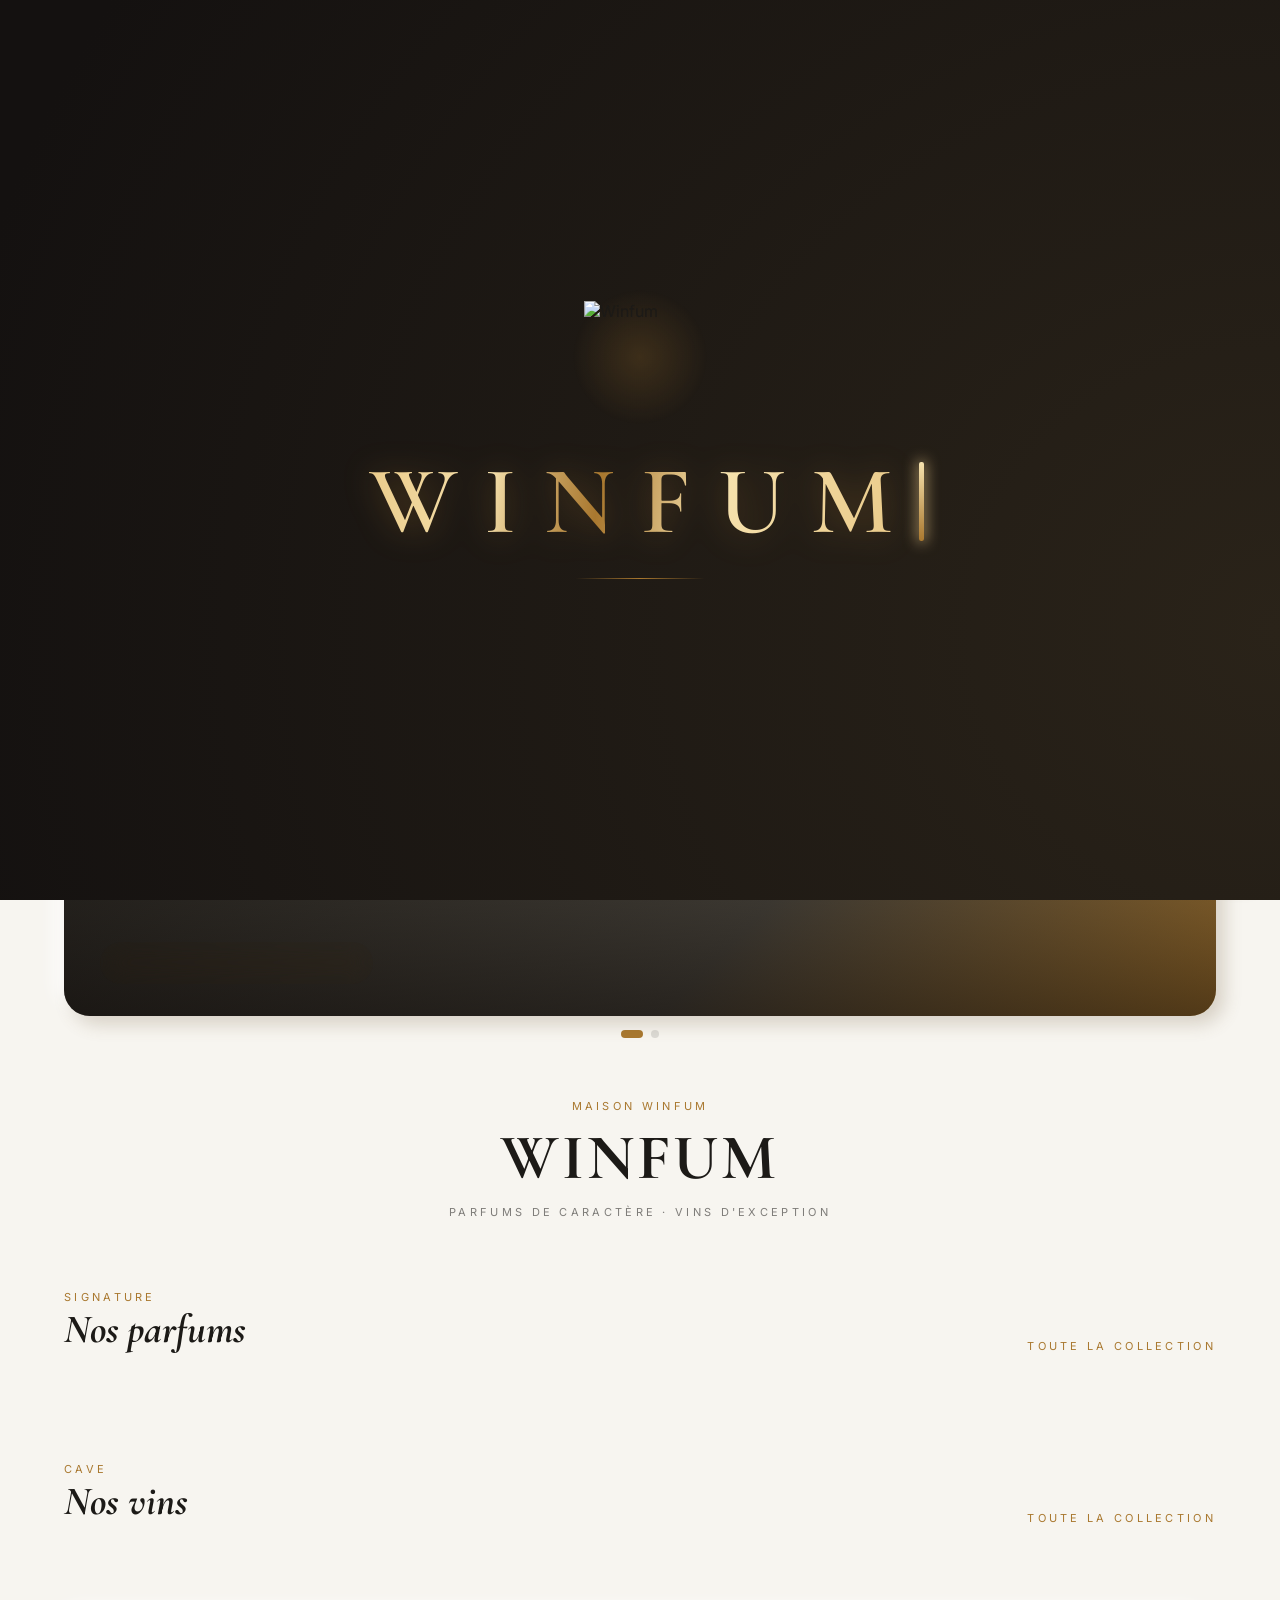
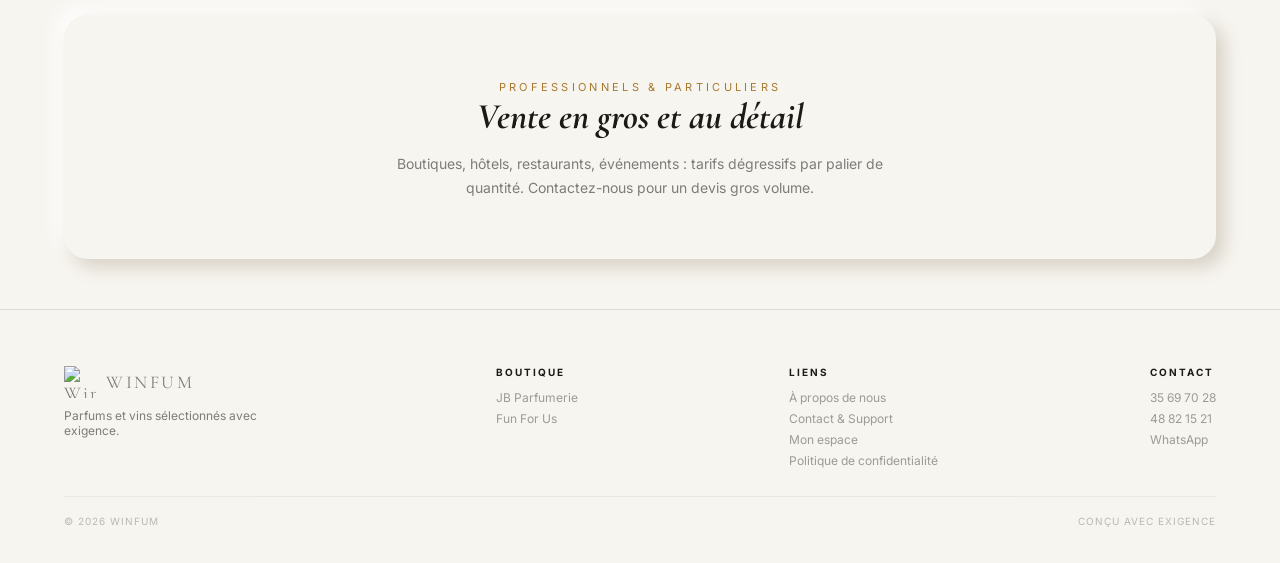
==== index.html @ 091c2624 "Update index.html" ====
<!DOCTYPE html>
<html lang="fr">
<head>
<script>(function(){try{var p=location.pathname,c=p.replace(/\/index\.html$/i,'/').replace(/\.html$/i,'');if(c!==p)history.replaceState(history.state,'',c+location.search+location.hash);}catch(e){}})();</script>
<script>(function(){try{if(localStorage.getItem('winfum_theme')==='dark')document.documentElement.setAttribute('data-theme','dark');}catch(e){}})();</script>

<meta charset="UTF-8">
<meta name="viewport" content="width=device-width, initial-scale=1, viewport-fit=cover">
<script src="winfum-store.js"></script>
<script src="winfum-share.js"></script>
<title>WINFUM — Parfums &amp; Vins d'exception</title>
<link rel="preconnect" href="https://fonts.googleapis.com">
<link rel="stylesheet" href="https://fonts.googleapis.com/css2?family=Cormorant+Garamond:ital,wght@0,400;0,600;0,700;1,500&family=Inter:wght@300;400;500;600&display=swap">
<style>
:root{--ink:#1c1a17;--bg:#f7f5f0;--gold:#a9782f;--wine:#7a1128;--deep:#1c1a17;--muted:rgba(28,26,23,.55);--line:rgba(28,26,23,.12);--glass:rgba(255,255,255,.55);--glass2:rgba(255,255,255,.85);--brd:rgba(255,255,255,.7);--hero-img:none;--parfum-img:none;--vin-img:none;--homme-img:none;--femme-img:none;--mixte-img:none;--promo-img:none;box-sizing:border-box;padding-top:env(safe-area-inset-top,0px);padding-bottom:env(safe-area-inset-bottom,0px)}
:root[data-theme="dark"]{--ink:#f2ede4;--bg:#141210;--muted:rgba(242,237,228,.58);--line:rgba(242,237,228,.14);--glass:rgba(40,36,32,.6);--glass2:rgba(40,36,32,.88);--brd:rgba(255,255,255,.08)}
[data-theme="dark"] body{background:var(--bg)}
[data-theme="dark"] input,[data-theme="dark"] textarea,[data-theme="dark"] select{background:#221f1c;color:#f2ede4;border-color:rgba(255,255,255,.14)}
[data-theme="dark"] img{filter:brightness(.92)}
/* --- corrections & habillage thème sombre --- */
[data-theme="dark"] .sbox,[data-theme="dark"] .card,[data-theme="dark"] .c-item,[data-theme="dark"] .qty button,[data-theme="dark"] #pm,[data-theme="dark"] .round,[data-theme="dark"] .esc,[data-theme="dark"] .ssug span,[data-theme="dark"] .chip{background:#221f1c;border-color:rgba(255,255,255,.1)}
[data-theme="dark"] .qty{background:#2a2723}
[data-theme="dark"] .spec{background:linear-gradient(180deg,#221f1c,#1a1815)}
[data-theme="dark"] .ing div:nth-child(odd){background:#262220}
[data-theme="dark"] .sp,[data-theme="dark"] .price,[data-theme="dark"] .c-line,[data-theme="dark"] .sub span:last-child,[data-theme="dark"] .pm-price b{color:var(--ink)}
[data-theme="dark"] .spec b{color:#e17c8c}
[data-theme="dark"] .round svg{color:#e17c8c}
[data-theme="dark"] .round.active svg{fill:#e17c8c;color:#e17c8c}
[data-theme="dark"] .pm-x,[data-theme="dark"] .x:hover{background:rgba(255,255,255,.08)}
[data-theme="dark"] .card:hover{box-shadow:0 18px 40px rgba(0,0,0,.35)}
.theme-toggle{display:flex;align-items:center;justify-content:center;width:34px;height:34px;border-radius:50%;border:1px solid var(--line);background:transparent;color:var(--ink);cursor:pointer;flex:none;transition:.2s}
.theme-toggle:hover{border-color:var(--gold)}
.theme-toggle svg{width:15px;height:15px}
.theme-toggle .ic-moon{display:none}
[data-theme="dark"] .theme-toggle .ic-sun{display:none}
[data-theme="dark"] .theme-toggle .ic-moon{display:block}
html{scroll-padding-top:100px;scroll-behavior:smooth}
*{margin:0;box-sizing:border-box}
body{font-variant-numeric:lining-nums;background:var(--bg);color:var(--ink);font-family:'Inter',system-ui,sans-serif;overflow-x:hidden}
h1,h2,h3,h4,.serif{font-family:'Cormorant Garamond',serif;font-variant-numeric:lining-nums}
a{color:inherit;text-decoration:none}
img,video{max-width:100%;display:block}
.wrap{max-width:1200px;margin:0 auto;padding:0 24px}
.tag{font-size:11px;letter-spacing:.3em;text-transform:uppercase;color:var(--gold)}
.glass{background:var(--glass);backdrop-filter:blur(16px) saturate(140%);-webkit-backdrop-filter:blur(16px) saturate(140%);border:1px solid var(--brd)}
.reveal{opacity:0;transform:translateY(22px);transition:opacity .7s ease,transform .7s cubic-bezier(.2,.7,.2,1)}
.reveal.in{opacity:1;transform:none}
.cover{position:absolute;inset:0;width:100%;height:100%;object-fit:cover}
.mph{font-family:'Cormorant Garamond',serif;letter-spacing:.15em;text-transform:uppercase;font-size:14px;opacity:.6;text-align:center;padding:0 12px}

/* header */
header{position:fixed;top:0;left:0;right:0;z-index:100;padding-top:env(safe-area-inset-top,0px)}
.bar{display:flex;align-items:center;justify-content:space-between;padding:12px 22px;margin:12px;border-radius:40px}
.brand{display:flex;align-items:center;gap:10px;font-family:'Cormorant Garamond',serif;font-size:20px;letter-spacing:.15em}
.mono{width:32px;height:32px;display:flex}
.mono img{width:100%;height:100%;object-fit:contain}
nav.links{display:flex;gap:24px;font-size:12px;letter-spacing:.1em;text-transform:uppercase}
nav.links a{opacity:.7;transition:.2s}nav.links a:hover{opacity:1}
.cat-dd{position:relative;display:flex;align-items:center}
.cat-dd summary{cursor:pointer;list-style:none;display:flex;align-items:center;gap:4px;opacity:.7;transition:.2s}
.cat-dd summary:hover{opacity:1}.cat-dd[open] summary{opacity:1}
.cat-dd summary::-webkit-details-marker{display:none}
.cat-dd .chev{width:10px;height:10px;transition:.25s}
.cat-dd[open] .chev{transform:rotate(180deg)}
.cat-menu{position:absolute;top:calc(100% + 12px);left:50%;transform:translateX(-50%);min-width:210px;border-radius:16px;padding:8px;display:flex;flex-direction:column;gap:2px;box-shadow:0 18px 40px rgba(28,26,23,.18);z-index:150;background:rgba(255,255,255,.85);backdrop-filter:blur(16px);-webkit-backdrop-filter:blur(16px);border:1px solid rgba(255,255,255,.7)}
.cat-menu a{display:flex;align-items:center;justify-content:space-between;gap:10px;padding:10px 12px;border-radius:10px;font-size:12.5px;text-transform:none;letter-spacing:0;opacity:1}
.cat-menu a:hover{background:rgba(169,120,47,.1)}
.pro{font-size:9px;letter-spacing:.1em;padding:2px 7px;border-radius:20px;background:linear-gradient(120deg,#a9782f,#c9a24a);color:#fff;font-weight:700}
.hdr-right{display:flex;align-items:center;gap:10px}
.icon-btn{position:relative;width:34px;height:34px;border-radius:50%;display:flex;align-items:center;justify-content:center;cursor:pointer;background:none;border:none;color:var(--ink)}
.icon-btn:hover{background:rgba(28,26,23,.06)}.icon-btn svg{width:17px;height:17px}
.badge{position:absolute;top:-2px;right:-2px;background:var(--wine);color:#fff;font-size:9px;font-weight:600;border-radius:50%;width:16px;height:16px;display:flex;align-items:center;justify-content:center}
.burger{display:none;flex-direction:column;gap:5px;cursor:pointer;width:34px;height:34px;align-items:center;justify-content:center}
.burger span{width:18px;height:1px;background:var(--ink)}
@media(max-width:900px){nav.links{display:none}.burger{display:flex}}
@media(max-width:480px){.bar{padding:10px 14px;margin:10px;gap:6px}.hdr-right{gap:2px}.icon-btn,.theme-toggle,.burger{width:30px;height:30px}}

/* overlays: recherche + menu */
.ov{position:fixed;inset:0;background:rgba(20,18,15,.5);backdrop-filter:blur(8px);-webkit-backdrop-filter:blur(8px);opacity:0;visibility:hidden;transition:.35s}
.ov.open{opacity:1;visibility:visible}
#search-overlay{z-index:250;display:flex;justify-content:center;padding:min(14vh,110px) 20px 20px}
#search-overlay{padding:min(12vh,100px) 16px 16px}
.sbox{width:100%;max-width:580px;height:fit-content;background:#fff;border-radius:24px;box-shadow:0 30px 80px rgba(20,10,12,.35);overflow:hidden;transform:translateY(-14px) scale(.98);transition:.4s cubic-bezier(.16,1,.3,1)}
#search-overlay.open .sbox{transform:none}
.sfield{display:flex;align-items:center;gap:12px;padding:18px 20px;border-bottom:1px solid var(--line)}
.sfield>svg{width:20px;height:20px;color:var(--wine);flex:none}
.sfield input{flex:1;min-width:0;background:none;border:none;outline:none;font-size:16px;color:var(--ink);font-family:inherit}
.sfield input::placeholder{color:var(--muted)}
.esc{border:1px solid var(--line);background:#faf7f1;border-radius:20px;padding:6px 12px;font-size:11px;font-family:inherit;color:var(--muted);cursor:pointer}
.esc:hover{color:var(--wine);border-color:var(--wine)}
.ssug{display:flex;gap:8px;flex-wrap:wrap;padding:14px 20px 4px}
.ssug span{display:flex;align-items:center;gap:7px;padding:7px 14px 7px 10px;border-radius:30px;background:#faf7f1;border:1px solid var(--line);font-size:12px;cursor:pointer;transition:.2s}
.ssug span:hover{border-color:var(--wine);color:var(--wine)}
.ssug i{width:9px;height:9px;border-radius:50%}
.slabel{padding:14px 20px 6px;font-size:11px;letter-spacing:.14em;text-transform:uppercase;color:var(--muted)}
.sres{max-height:52vh;overflow-y:auto;padding:0 10px 12px}
.srow{display:flex;align-items:center;gap:14px;padding:10px;border-radius:16px;cursor:pointer;transition:background .2s}
.srow:hover{background:rgba(122,17,40,.06)}
.st{position:relative;width:52px;height:52px;border-radius:14px;flex:none;overflow:hidden;display:flex;align-items:center;justify-content:center;color:#fff;font-size:13px;font-family:'Cormorant Garamond',serif;font-weight:600}
.si{flex:1;min-width:0}.si h4{font-size:19px;line-height:1.1}
.sm{font-size:12px;color:var(--muted);margin-top:3px}
.sp{font-weight:600;font-size:14px;color:var(--deep);flex:none}
.sempty{text-align:center;color:var(--muted);font-size:13px;padding:34px 20px}
.sempty svg{width:34px;height:34px;color:var(--gold);margin:0 auto 10px;display:block}
.x{cursor:pointer;width:30px;height:30px;border-radius:50%;display:flex;align-items:center;justify-content:center;flex:none}
.x:hover{background:rgba(28,26,23,.08)}
.empty{text-align:center;color:var(--muted);font-size:13px;padding:40px 0}
#menu-overlay{z-index:149}
#mobile-menu{position:fixed;top:calc(env(safe-area-inset-top,0px) + 18px);right:18px;left:18px;max-width:380px;margin-left:auto;z-index:150;display:flex;flex-direction:column;padding:18px;border-radius:26px;opacity:0;visibility:hidden;transform:translateY(-24px) scale(.95);transition:.4s cubic-bezier(.16,1,.3,1);background:var(--glass2);backdrop-filter:blur(28px);-webkit-backdrop-filter:blur(28px);border:1px solid var(--brd);box-shadow:0 24px 60px rgba(28,26,23,.18)}
#mobile-menu.open{opacity:1;visibility:visible;transform:none}
.menu-top{display:flex;align-items:center;justify-content:space-between;padding:2px 6px 12px}
#mobile-menu>a{display:flex;align-items:center;gap:14px;font-weight:500;font-size:16px;padding:13px 14px;border-radius:14px}
#mobile-menu>a .ic{width:20px;height:20px;flex:none;color:var(--gold)}
#mobile-menu>a::after{content:'›';margin-left:auto;color:var(--muted);font-size:20px;line-height:1}
#mobile-menu>a:hover{background:rgba(122,17,40,.08)}
.m-div{height:1px;background:var(--line);margin:6px}
.m-sub{font-size:10px;letter-spacing:.2em;text-transform:uppercase;color:var(--gold);padding:12px 14px 2px}

/* hero */
.hero{position:relative;height:78vh;min-height:480px;overflow:hidden;display:flex;align-items:flex-end;background:linear-gradient(150deg,#1c1a17,#4a463e 70%,#a9782f)}
.hero .poster{position:absolute;inset:0;background:var(--hero-img) center top/cover no-repeat}
.hero::before{content:'';position:absolute;inset:0;background:linear-gradient(180deg,rgba(20,8,10,.1) 25%,rgba(15,5,8,.8) 100%);z-index:1}
.hero-c{position:relative;z-index:2;padding:60px 56px 54px;color:#fff;max-width:720px}
.pill{display:inline-block;padding:6px 16px;border-radius:30px;font-size:10px;letter-spacing:.25em;text-transform:uppercase;background:rgba(255,255,255,.15);border:1px solid rgba(255,255,255,.3);backdrop-filter:blur(6px)}
.hero h1{font-size:clamp(46px,8vw,92px);font-style:italic;font-weight:600;margin-top:14px;line-height:.95}
.hero p{color:rgba(255,255,255,.8);margin-top:14px;font-size:15px;line-height:1.6;max-width:460px}
.hero-btns{display:flex;gap:12px;margin-top:24px;flex-wrap:wrap}
.btn{padding:13px 26px;border-radius:30px;font-size:11px;letter-spacing:.15em;text-transform:uppercase;cursor:pointer;border:1px solid rgba(255,255,255,.4);background:rgba(255,255,255,.14);color:#fff;backdrop-filter:blur(6px)}
.btn.solid{background:#fff;color:var(--deep);border-color:#fff}
.mute{position:absolute;bottom:24px;right:24px;z-index:2;width:38px;height:38px;border-radius:50%;background:rgba(255,255,255,.14);border:1px solid rgba(255,255,255,.3);display:none;align-items:center;justify-content:center;color:#fff;cursor:pointer}
.mute svg{width:15px;height:15px}.hero.has-video .mute{display:flex}
@media(max-width:600px){.hero-c{padding:40px 24px 44px}}

/* catégories */
.sec-head{display:flex;justify-content:space-between;align-items:flex-end;padding:60px 0 24px;flex-wrap:wrap;gap:16px}
.sec-head h2{font-size:clamp(28px,4vw,40px);font-style:italic}
.cats{display:flex;gap:16px;overflow-x:auto;padding:6px 2px 12px;scroll-snap-type:x mandatory}
.cat{flex:0 0 200px;height:250px;border-radius:20px;position:relative;overflow:hidden;cursor:pointer;scroll-snap-align:start;transition:transform .35s,box-shadow .2s}
.cat:hover{transform:translateY(-5px)}.cat.active{box-shadow:0 0 0 3px var(--wine)}
.cat .bg{position:absolute;inset:0;background-size:cover;background-position:center}
.c-homme .bg{background-image:var(--homme-img);background-color:#2b2925}
.c-femme .bg{background-image:var(--femme-img);background-color:#e8b9c4}
.c-mixte .bg{background-image:var(--mixte-img);background-color:#c9ab6d}
.c-all .bg{background-image:linear-gradient(150deg,#a9782f,#7a1128)}
.cat::after{content:'';position:absolute;inset:0;background:linear-gradient(180deg,transparent 40%,rgba(0,0,0,.6))}
.cat .tx{position:absolute;left:18px;right:18px;bottom:18px;z-index:2;color:#fff}
.cat .tx small{font-size:10px;letter-spacing:.2em;opacity:.8}
.cat .tx h3{font-size:26px;font-style:italic}
.chips{display:flex;gap:8px;flex-wrap:wrap}
.chip{padding:8px 16px;border-radius:30px;font-size:11px;letter-spacing:.08em;text-transform:uppercase;cursor:pointer;border:1px solid var(--line);background:#fff}
.chip.active{background:var(--deep);color:#fff;border-color:var(--deep)}

/* grille produits */
.grid{display:grid;grid-template-columns:repeat(auto-fill,minmax(240px,1fr));gap:22px;padding-bottom:40px}
.card{background:#fff;border:1px solid var(--line);border-radius:18px;overflow:hidden;cursor:pointer;transition:transform .35s,box-shadow .35s}
.card:hover{transform:translateY(-6px);box-shadow:0 18px 40px rgba(28,26,23,.12)}
.ph{position:relative;height:240px;display:flex;align-items:center;justify-content:center;color:#fff;overflow:hidden}
.g-homme{background:linear-gradient(155deg,#2b2925,#4a463e)}
.g-femme{background:linear-gradient(155deg,#e8b9c4,#f3d9db);color:rgba(28,26,23,.5)}
.g-mixte{background:linear-gradient(155deg,#c9ab6d,#e6d9bd);color:rgba(28,26,23,.5)}
.abv{position:absolute;top:12px;left:12px;z-index:2;padding:5px 11px;border-radius:20px;background:rgba(0,0,0,.4);color:#fff;font-size:10px;letter-spacing:.08em;backdrop-filter:blur(4px)}
.fav{position:absolute;top:12px;right:12px;z-index:2;width:34px;height:34px;border-radius:50%;background:rgba(255,255,255,.92);display:flex;align-items:center;justify-content:center;cursor:pointer}
.fav svg{width:15px;height:15px;color:var(--wine)}.fav.active svg{fill:var(--wine)}
.info{padding:16px 18px 18px}
.info .k{font-size:9px;letter-spacing:.2em;text-transform:uppercase;color:var(--gold)}
.info h3{font-size:22px;margin-top:4px}
.info .rg{font-size:12px;color:var(--muted);margin-top:2px}
.price{font-weight:600;font-size:22px;line-height:1;margin-top:12px;color:var(--deep);letter-spacing:-.01em}
.price span{font-size:14px;font-weight:500;margin-left:4px;color:var(--gold)}
.pack{font-size:12px;color:var(--muted);margin-top:4px}
.add{margin-top:14px;width:100%;padding:12px;background:var(--deep);border:none;border-radius:30px;color:#fff;font-size:11px;letter-spacing:.15em;text-transform:uppercase;cursor:pointer;transition:background .2s}
.add:hover{background:var(--wine)}

/* moments partagés */

/* promo JB */
.promo{margin:10px 0 50px;border-radius:24px;overflow:hidden;position:relative;min-height:240px;display:flex;align-items:center;background:linear-gradient(120deg,#3a0f18,#7a1128 60%,#9a2138)}
.promo .pbg{position:absolute;inset:0;background:var(--promo-img) center/cover no-repeat}
.promo::before{content:'';position:absolute;inset:0;background:linear-gradient(90deg,rgba(15,13,11,.85),rgba(15,13,11,.2));z-index:1}
.promo .pc{position:relative;z-index:2;color:#fff;padding:40px 44px}
.promo h3{font-size:clamp(26px,4vw,36px);font-style:italic;margin-top:8px}
.promo p{opacity:.85;margin-top:8px;font-size:14px;max-width:400px;line-height:1.6}
.promo .btn{display:inline-block;margin-top:18px}

footer{padding:56px 24px 36px;border-top:1px solid var(--line);font-size:12px;color:var(--muted)}
.cols{display:flex;flex-wrap:wrap;gap:40px;justify-content:space-between;padding-bottom:28px}
footer h4{font-family:Inter;color:var(--ink);font-size:10px;letter-spacing:.2em;text-transform:uppercase;margin-bottom:12px}
footer .l{display:flex;flex-direction:column;gap:6px}footer .l a{opacity:.75}
.bottom{border-top:1px solid var(--line);padding-top:18px;display:flex;justify-content:space-between;font-size:10px;letter-spacing:.1em;text-transform:uppercase;opacity:.5;flex-wrap:wrap;gap:10px}

/* panier */
#cart-overlay{z-index:200}
#cart-drawer{position:fixed;top:12px;right:12px;bottom:12px;width:min(390px,92vw);background:var(--glass2);backdrop-filter:blur(24px);-webkit-backdrop-filter:blur(24px);z-index:201;transform:translateX(calc(100% + 24px));transition:transform .5s cubic-bezier(.16,1,.4,1);display:flex;flex-direction:column;border:1px solid var(--brd);border-radius:22px;overflow:hidden}
#cart-drawer.open{transform:none}
.cart-head{display:flex;justify-content:space-between;align-items:center;padding:18px 20px;border-bottom:1px solid var(--line)}
.cart-head h3{font-size:24px}
#cart-items{flex:1;overflow-y:auto;padding:14px 16px}
.c-item{display:flex;gap:12px;padding:12px;border-radius:16px;margin-bottom:10px;background:#fff;border:1px solid var(--line)}
.c-thumb{width:58px;height:58px;border-radius:12px;flex:none;overflow:hidden;position:relative;display:flex;align-items:center;justify-content:center;color:#fff;font-size:11px;font-family:'Cormorant Garamond',serif}
.c-body{flex:1;min-width:0}
.c-top{display:flex;justify-content:space-between;gap:8px}
.c-top .nm{font-family:'Cormorant Garamond',serif;font-weight:700;font-size:18px}
.c-top .un{font-size:11.5px;color:var(--muted)}
.c-rm{flex:none;width:28px;height:28px;border-radius:50%;border:none;background:none;color:var(--muted);cursor:pointer;display:flex;align-items:center;justify-content:center}
.c-rm:hover{background:rgba(122,17,40,.08);color:var(--wine)}.c-rm svg{width:14px;height:14px}
.c-bot{display:flex;justify-content:space-between;align-items:center;margin-top:10px}
.qty{display:flex;align-items:center;background:#f3eee4;border-radius:30px;padding:3px}
.qty button{width:26px;height:26px;border-radius:50%;border:1px solid var(--line);background:#fff;color:var(--ink);font-size:15px;line-height:1;cursor:pointer;transition:.2s}
.qty button:hover{background:var(--wine);color:#fff;border-color:var(--wine)}
.qty span{width:30px;text-align:center;font-size:13px;font-weight:600}
.c-line{font-weight:600;font-size:15px;color:var(--deep)}
.cart-foot{padding:16px 20px;border-top:1px solid var(--line)}
.sub{display:flex;justify-content:space-between;align-items:baseline;margin-bottom:12px}
.sub span:first-child{font-size:12px;letter-spacing:.1em;text-transform:uppercase;color:var(--muted)}
.sub span:last-child{font-weight:600;font-size:22px;color:var(--deep)}
.checkout{width:100%;padding:14px;background:var(--deep);color:#fff;border:none;border-radius:30px;font-size:11px;letter-spacing:.15em;text-transform:uppercase;cursor:pointer}
.checkout:hover{background:var(--wine)}

/* fiche produit */
#pm-overlay{z-index:400}
#pm{position:fixed;left:50%;bottom:0;transform:translate(-50%,100%);width:min(600px,100%);max-height:93vh;background:#fff;z-index:401;border-radius:26px 26px 0 0;overflow-y:auto;transition:transform .5s cubic-bezier(.16,1,.3,1);padding-bottom:env(safe-area-inset-bottom,0px)}
@media(min-width:760px){#pm{bottom:3vh;border-radius:26px;max-height:92vh}}
#pm.open{transform:translate(-50%,0)}
.pm-x{position:absolute;top:14px;right:14px;background:rgba(28,26,23,.07);z-index:5}
.pm-top{padding:26px 24px 0}
.pm-badge{display:inline-block;padding:6px 14px;border-radius:20px;background:linear-gradient(120deg,#2b2925,#4a463e);color:#e9c988;font-size:10px;letter-spacing:.2em;text-transform:uppercase}
.pm-top h2{font-size:34px;font-style:italic;margin-top:10px}
.pm-top .rg{font-size:13px;color:var(--muted);margin-top:2px}
.pm-media{position:relative;margin:16px 24px 0;border-radius:18px;overflow:hidden}
.pm-scroll{display:flex;overflow-x:auto;scroll-snap-type:x mandatory;scrollbar-width:none}
.pm-scroll::-webkit-scrollbar{display:none}
.pm-slide{flex:0 0 100%;scroll-snap-align:start;aspect-ratio:1/1;position:relative;display:flex;align-items:center;justify-content:center;cursor:zoom-in;color:#fff}
.pm-slide .pl{position:absolute;z-index:2;width:54px;height:54px;border-radius:50%;background:rgba(255,255,255,.9);display:flex;align-items:center;justify-content:center;color:var(--wine)}
.pm-slide .pl svg{width:18px;height:18px;margin-left:3px}
.pm-dots{position:absolute;bottom:12px;left:50%;transform:translateX(-50%);display:flex;gap:6px;z-index:3}
.pm-dots i{width:6px;height:6px;border-radius:50%;background:rgba(255,255,255,.55);transition:.3s}
.pm-dots i.on{background:#fff;width:18px;border-radius:4px}
.pm-price{padding:22px 24px 0;display:flex;align-items:baseline;justify-content:space-between}
.pm-price b{font-weight:600;font-size:32px;line-height:1;color:var(--deep);letter-spacing:-.01em}
.pm-price b span{font-size:16px;font-weight:500;color:var(--gold);margin-left:5px}
.pm-pack{padding:6px 24px 0;font-size:13px;color:var(--muted)}
.specs{display:grid;grid-template-columns:repeat(3,1fr);gap:10px;padding:20px 24px 0}
.spec{border:1px solid var(--line);border-radius:16px;padding:14px 8px;text-align:center;background:linear-gradient(180deg,#fff,#faf6ee)}
.spec b{font-weight:600;font-size:17px;color:var(--wine);display:block;margin-bottom:2px}
.spec small{font-size:9px;letter-spacing:.14em;text-transform:uppercase;color:var(--muted)}
.pm-desc{padding:20px 24px 0;font-size:14px;line-height:1.75;color:var(--muted)}
.ing-h{padding:24px 24px 0;display:flex;align-items:center;gap:10px}
.ing-h h4{font-size:22px;font-style:italic}
.ing-h::after{content:'';flex:1;height:1px;background:var(--line)}
.ing{margin:12px 24px 0;border:1px solid var(--line);border-radius:18px;overflow:hidden}
.ing div{display:flex;justify-content:space-between;gap:16px;padding:13px 16px;font-size:13px;border-bottom:1px solid var(--line)}
.ing div:last-child{border:none}.ing div:nth-child(odd){background:#fbf8f2}
.ing span{color:var(--muted)}.ing b{font-weight:600;text-align:right}
.pm-act{display:flex;gap:10px;padding:24px}
.pm-add{flex:1;padding:15px;background:var(--deep);color:#fff;border:none;border-radius:30px;font-size:12px;letter-spacing:.12em;text-transform:uppercase;cursor:pointer}
.pm-add:hover{background:var(--wine)}
.round{width:48px;height:48px;border-radius:50%;border:1px solid var(--line);background:#fff;display:flex;align-items:center;justify-content:center;cursor:pointer;flex:none}
.round svg{width:18px;height:18px}.round.active svg{fill:var(--wine);color:var(--wine)}
.rel{padding:0 0 26px}
.rel h4{padding:0 24px;font-family:Inter;font-size:12px;letter-spacing:.1em;text-transform:uppercase;color:var(--muted);margin-bottom:12px}
.rel-s{display:flex;gap:12px;overflow-x:auto;padding:0 24px 4px}
.rel-c{flex:0 0 140px;cursor:pointer}
.rel-c .ph{height:120px;border-radius:12px;font-size:14px}
.rel-c .nm{font-size:13px;margin-top:6px}.rel-c .pr{font-size:12px;color:var(--muted)}

/* viewer */
#viewer{z-index:500;background:rgba(10,5,7,.8);display:flex;align-items:center;justify-content:center;flex-direction:column}
.v-media{position:relative;width:min(640px,88vw);height:64vh;border-radius:18px;overflow:hidden;display:flex;align-items:center;justify-content:center;background:#2b1015;color:#fff}
.v-media video,.v-media img{width:100%;height:100%;object-fit:contain}
.v-act{display:flex;gap:14px;margin-top:16px}
.v-btn{width:42px;height:42px;border-radius:50%;background:rgba(255,255,255,.12);border:1px solid rgba(255,255,255,.25);display:flex;align-items:center;justify-content:center;cursor:pointer;color:#fff}
.v-btn svg{width:16px;height:16px}
.v-nav{position:fixed;top:50%;transform:translateY(-50%);width:46px;height:46px;border-radius:50%;background:rgba(255,255,255,.12);border:1px solid rgba(255,255,255,.25);display:flex;align-items:center;justify-content:center;cursor:pointer;color:#fff;z-index:501}
.v-nav.l{left:20px}.v-nav.r{right:20px}
.v-close{position:fixed;top:calc(env(safe-area-inset-top,0px) + 20px);right:22px;color:#fff;font-size:22px;cursor:pointer;z-index:501}
@media(prefers-reduced-motion:reduce){*{transition:none!important}.reveal{opacity:1;transform:none}}

.stars{display:flex;gap:2px;margin-top:8px}
.pm-stars-row{display:flex;align-items:center;gap:10px;padding:14px 24px 0;font-size:12px;color:var(--muted)}
.pm-stars{display:flex;gap:2px}
.bdg{display:flex;gap:8px;flex-wrap:wrap;padding:14px 24px 0}
.bdg span{font-size:10px;letter-spacing:.1em;text-transform:uppercase;padding:6px 12px;border-radius:20px;border:1px solid var(--line);color:var(--muted)}

.g-rouge{background:linear-gradient(155deg,#4a0a17,#7a1128)}
.g-blanc{background:linear-gradient(155deg,#c9b06a,#efe4c4);color:rgba(28,26,23,.5)}
.g-rose{background:linear-gradient(155deg,#d98fa0,#f3d3db);color:rgba(28,26,23,.5)}
#preloader{position:fixed;inset:0;background:radial-gradient(ellipse at 50% 35%,#2a2319,#141110 75%);background-size:200% 200%;animation:bgShift 4s ease infinite;z-index:999;display:flex;flex-direction:column;align-items:center;justify-content:center;gap:18px;transition:opacity .8s ease .1s,visibility .8s}
@keyframes bgShift{50%{background-position:60% 60%}}
#preloader.hide{opacity:0;visibility:hidden;pointer-events:none}
.logo-mark{width:136px;height:136px;border-radius:50%;display:flex;align-items:center;justify-content:center;opacity:0;transform:scale(.4) rotate(-25deg);filter:blur(8px);animation:logoIn 1.1s cubic-bezier(.16,1,.3,1) .1s forwards,logoPulse 2.6s ease-in-out 1.3s infinite;position:relative;background:radial-gradient(circle,rgba(169,120,47,.22),transparent 70%)}
.logo-mark::before{content:'';position:absolute;inset:-22px;border:1px solid rgba(212,175,105,.22);border-radius:50%;opacity:0;animation:ringOut 1.8s ease .3s forwards}
@keyframes logoPulse{0%,100%{filter:drop-shadow(0 0 0 rgba(212,175,105,0))}50%{filter:drop-shadow(0 0 22px rgba(212,175,105,.45))}}
.logo-mark::after{content:'';position:absolute;inset:-10px;border:1px solid rgba(212,175,105,.4);border-radius:50%;opacity:0;animation:ringOut 1.3s ease .5s forwards}
@keyframes logoIn{to{opacity:1;transform:scale(1) rotate(0);filter:blur(0)}}
@keyframes ringOut{0%{opacity:1;transform:scale(.8)}100%{opacity:0;transform:scale(1.6)}}
#pre-word{position:relative;display:flex;align-items:center;justify-content:center;min-height:1.15em;font-family:'Cormorant Garamond',serif;font-weight:600;font-size:clamp(42px,11vw,96px);letter-spacing:.14em;text-indent:.14em;text-transform:uppercase;white-space:nowrap}
#pre-word .tw{position:relative;display:inline-flex;filter:drop-shadow(0 2px 16px rgba(169,120,47,.4))}
#pre-word .ch{display:inline-block;background:linear-gradient(100deg,#e9c988 0%,#f6e2ae 22%,#a9782f 45%,#f6e2ae 68%,#e9c988 100%);background-size:600% 100%;background-position:calc(var(--i)*20%) 0;-webkit-background-clip:text;background-clip:text;color:transparent;animation:chIn .42s cubic-bezier(.16,1,.3,1) both}
#pre-word .tw.shine .ch{animation:chShine .75s ease calc(var(--i)*.085s) both}
@keyframes chShine{0%,100%{filter:brightness(1)}42%{filter:brightness(2.2) drop-shadow(0 0 12px rgba(255,236,190,.95));transform:translateY(-.03em)}}
@keyframes chIn{0%{opacity:0;transform:translateY(.28em) scale(1.35);filter:blur(7px)}55%{opacity:1;filter:blur(0)}100%{opacity:1;transform:none;filter:blur(0)}}
#pre-word .caret{display:inline-block;width:.055em;height:.82em;margin-left:.12em;border-radius:2px;background:linear-gradient(180deg,#f6e2ae,#a9782f);box-shadow:0 0 14px 2px rgba(233,201,136,.65);animation:caretBlink .62s steps(1) infinite;vertical-align:-.06em}
#pre-word .caret.done{animation:caretBlink .62s steps(1) 4,caretOut .5s ease 2.5s forwards}
@keyframes caretBlink{0%,49%{opacity:1}50%,100%{opacity:0}}
@keyframes caretOut{to{opacity:0;width:0;margin:0}}
.pre-sub .sc{opacity:0}.pre-sub .sc.on{opacity:1}
@media(prefers-reduced-motion:reduce){#pre-word .ch{animation:none}#pre-word .caret{animation:none;opacity:0}}
.pre-line{width:0;height:1px;background:linear-gradient(90deg,transparent,var(--gold),transparent);opacity:0;animation:lineGrow .7s ease forwards paused}
@keyframes lineGrow{0%{opacity:1}to{width:130px;opacity:1}}
.pre-sub{font-size:10px;letter-spacing:.35em;text-transform:uppercase;color:rgba(247,245,240,.62);min-height:1.4em}
@keyframes fadeIn{to{opacity:1}}

/* annonces à la une */
.ann{padding:calc(env(safe-area-inset-top,0px) + 92px) 0 6px}
.ann-head{max-width:1200px;margin:0 auto;padding:0 24px 16px}
.ann-head h2{font-size:clamp(30px,4.6vw,46px);font-style:italic;line-height:1;margin-top:6px}
.ann-rail{display:flex;gap:16px;overflow-x:auto;padding:4px max(24px,calc((100vw - 1200px)/2 + 24px)) 14px;scroll-snap-type:x proximity;scrollbar-width:none}
.ann-rail::-webkit-scrollbar{display:none}
.ann-card{position:relative;flex:none;height:clamp(300px,50vh,430px);aspect-ratio:var(--r,.8);max-width:90vw;border-radius:22px;overflow:hidden;cursor:pointer;scroll-snap-align:start;background:linear-gradient(150deg,#2b1015,#7a1128 60%,#a9782f);color:#fff;display:flex;align-items:center;justify-content:center;transition:transform .4s,box-shadow .4s}
.ann-card:hover{transform:translateY(-5px);box-shadow:0 20px 44px rgba(28,26,23,.22)}
.ann-card::after{content:'';position:absolute;inset:0;background:linear-gradient(180deg,rgba(0,0,0,.25),transparent 30%,transparent 40%,rgba(10,5,7,.85));pointer-events:none}
.ann-tag{position:absolute;top:14px;left:14px;z-index:2;padding:6px 12px;border-radius:20px;font-size:10px;letter-spacing:.14em;text-transform:uppercase;background:rgba(255,255,255,.18);border:1px solid rgba(255,255,255,.35);backdrop-filter:blur(8px)}
.ann-card .pl{position:absolute;top:12px;right:12px;z-index:2;width:38px;height:38px;border-radius:50%;background:rgba(255,255,255,.9);color:var(--wine);display:flex;align-items:center;justify-content:center}
.ann-card .pl svg{width:14px;height:14px;margin-left:2px}
.ann-tx{position:absolute;left:0;right:0;bottom:0;z-index:2;padding:18px 20px 20px}
.ann-tx h3{font-size:clamp(22px,3vw,30px);font-style:italic;line-height:1.05}
.ann-tx p{font-size:13px;line-height:1.5;opacity:.85;margin-top:6px;display:-webkit-box;-webkit-line-clamp:2;-webkit-box-orient:vertical;overflow:hidden}
.ann-cta{display:inline-block;margin-top:12px;padding:8px 16px;border-radius:30px;background:#fff;color:var(--deep);font-size:10px;letter-spacing:.14em;text-transform:uppercase;font-weight:600}


.intro{padding:100px 24px 60px;text-align:center}
.intro h1{font-size:clamp(40px,9vw,90px);letter-spacing:.05em;text-transform:uppercase;line-height:.95}
.intro p{margin-top:16px;color:var(--muted);letter-spacing:.3em;font-size:11px;text-transform:uppercase}
.wholesale{margin:30px 0 50px;padding:60px 24px;text-align:center;border-radius:24px}
.wholesale h3{font-size:clamp(24px,4vw,36px);font-style:italic}
.wholesale p{color:var(--muted);max-width:520px;margin:14px auto 0;font-size:14px;line-height:1.7}

/* viewer : légende + actions */
.v-media{position:relative;width:min(720px,90vw);height:62vh}
.v-cap{color:#fff;text-align:center;margin-top:14px;max-width:min(640px,88vw)}
.v-cap h3{font-size:24px;font-style:italic}.v-cap p{font-size:13px;opacity:.75;margin-top:4px;line-height:1.5}
.v-cta{display:none;align-items:center;padding:0 20px;height:42px;border-radius:30px;background:#fff;color:var(--deep);font-size:11px;letter-spacing:.12em;text-transform:uppercase;font-weight:600}
.v-act{align-items:center;flex-wrap:wrap;justify-content:center}
#pm[data-type="parfum"] .only-vin{display:none}
#pm[data-type="vin"] .only-parfum{display:none}
a.pm-badge{text-decoration:none}

#toast{position:fixed;left:50%;bottom:calc(env(safe-area-inset-bottom,0px) + 90px);transform:translate(-50%,20px);background:#1c1a17;color:#fff;padding:11px 20px;border-radius:30px;font-size:13px;opacity:0;pointer-events:none;transition:.3s;z-index:700}
#toast.on{opacity:1;transform:translate(-50%,0)}

/* ============ v2 : en-tête, carrousel, affiches larges, néomorphisme ============ */
:root{--nm-hi:rgba(255,255,255,.95);--nm-lo:rgba(112,92,60,.24)}
:root[data-theme="dark"]{--nm-hi:rgba(255,255,255,.05);--nm-lo:rgba(0,0,0,.6)}

/* en-tête : recherche · logo + nom · panier / profil / thème / menu */
.bar{justify-content:flex-start;gap:14px;padding:9px 12px 9px 10px}
.hsearch{flex:1 1 auto;min-width:0;max-width:300px;height:40px;display:flex;align-items:center;gap:10px;padding:0 16px;border:none;border-radius:22px;background:var(--bg);color:var(--muted);font:inherit;font-size:13.5px;text-align:left;cursor:pointer;box-shadow:inset 3px 3px 7px var(--nm-lo),inset -3px -3px 7px var(--nm-hi);transition:color .2s}
.hsearch:hover{color:var(--ink)}
.hsearch svg{width:16px;height:16px;flex:none;color:var(--wine)}
.hsearch span{white-space:nowrap;overflow:hidden;text-overflow:ellipsis}
.brand{flex:none;font-size:17px;letter-spacing:.14em}
.hdr-right{margin-left:auto;gap:9px}
.icon-btn,.theme-toggle,.burger{width:38px;height:38px;border-radius:50%;border:none;background:var(--bg);color:var(--ink);box-shadow:3px 3px 7px var(--nm-lo),-3px -3px 7px var(--nm-hi);transition:box-shadow .2s,color .2s;padding:0}
.icon-btn:hover,.theme-toggle:hover{background:var(--bg);color:var(--wine)}
.icon-btn:active,.theme-toggle:active,.burger:active{box-shadow:inset 2px 2px 5px var(--nm-lo),inset -2px -2px 5px var(--nm-hi)}
.burger{display:flex}
:focus-visible{outline:2px solid var(--gold);outline-offset:2px}
@media(max-width:480px){
  .bar{gap:8px;padding:8px 8px 8px 8px}
  .brand{font-size:13px;letter-spacing:.08em;gap:6px}.mono{width:24px;height:24px}
  .hsearch{height:36px;padding:0 11px;gap:7px;font-size:12.5px}
  .hdr-right{gap:6px}.icon-btn,.theme-toggle,.burger{width:33px;height:33px}
}
@media(max-width:389px){.hdr-right>a.icon-btn{display:none}}

/* annonces : carrousel */
.ann{padding:calc(env(safe-area-inset-top,0px) + 88px) 0 4px}
.ann-head{padding-bottom:12px}
.ann-head h2{font-size:clamp(26px,4vw,38px)}
.ann-wrap{position:relative}
.ann-rail{position:relative;scroll-snap-type:x mandatory;scroll-padding-inline:max(24px,calc((100vw - 1200px)/2 + 24px));gap:14px;padding-bottom:10px}
.ann-card{height:clamp(255px,42vh,360px);scroll-snap-align:start;border-radius:20px}
.ann-nav{position:absolute;top:calc(50% - 5px);transform:translateY(-50%);z-index:5;width:42px;height:42px;border-radius:50%;border:none;background:var(--bg);color:var(--ink);font-size:22px;line-height:1;cursor:pointer;box-shadow:4px 4px 10px var(--nm-lo),-4px -4px 10px var(--nm-hi);transition:box-shadow .2s}
.ann-nav:active{box-shadow:inset 2px 2px 5px var(--nm-lo),inset -2px -2px 5px var(--nm-hi)}
.ann-nav.l{left:max(10px,calc((100vw - 1200px)/2 - 6px))}
.ann-nav.r{right:max(10px,calc((100vw - 1200px)/2 - 6px))}
.ann-dots,.hs-dots{display:flex;justify-content:center;gap:8px}
.ann-dots{padding:6px 0 0}
.ann-dots button,.hs-dots button{width:8px;height:8px;border-radius:50%;border:none;padding:0;cursor:pointer;background:var(--line);transition:.3s}
.ann-dots button.active{background:var(--gold);width:22px;border-radius:6px}
.ann-wrap.no-scroll .ann-nav,.ann-wrap.no-scroll+.ann-dots{display:none}
@media(max-width:700px){.ann-nav{display:none}.ann-card{height:clamp(240px,40vh,320px)}}

/* grandes affiches : rectangle couché, 1 slide / 7 s */
.hero-s{max-width:1200px;margin:20px auto 0;padding:0 24px}
.hero-s[hidden]{display:none}
.hs{position:relative;aspect-ratio:21/9;max-height:min(440px,62vh);width:100%;border-radius:26px;overflow:hidden;background:linear-gradient(135deg,#1c1a17,#4a463e 65%,#a9782f);box-shadow:8px 8px 18px var(--nm-lo),-8px -8px 18px var(--nm-hi)}
.hs-slide{position:absolute;inset:0;opacity:0;visibility:hidden;transition:opacity .9s ease,visibility .9s}
.hs-slide.active{opacity:1;visibility:visible}
.hs-slide img{position:absolute;inset:0;width:100%;height:100%;object-fit:cover}
.hs-slide::after{content:'';position:absolute;inset:0;background:linear-gradient(180deg,transparent 55%,rgba(10,6,4,.55));pointer-events:none}
.hs-btn{position:absolute;left:clamp(16px,3vw,36px);bottom:clamp(16px,3vw,32px);z-index:2;display:inline-flex;align-items:center;gap:10px;padding:13px 26px;border-radius:40px;background:rgba(255,255,255,.94);color:#1c1a17;font-size:11px;font-weight:600;letter-spacing:.14em;text-transform:uppercase;box-shadow:0 10px 24px rgba(0,0,0,.25);transition:transform .25s}
.hs-btn:hover{transform:translateX(4px)}
.hs-btn svg{width:14px;height:14px}
.hs .arrow{position:absolute;top:50%;transform:translateY(-50%);z-index:3;width:42px;height:42px;border-radius:50%;display:flex;align-items:center;justify-content:center;font-size:22px;line-height:1;border:1px solid rgba(255,255,255,.25);color:#fff;background:rgba(20,16,12,.38);backdrop-filter:blur(6px);-webkit-backdrop-filter:blur(6px);cursor:pointer;transition:background .2s}
.hs .arrow:hover{background:rgba(20,16,12,.6)}
.hs .arrow.left{left:14px}.hs .arrow.right{right:14px}
.hs-dots{padding:14px 0 0}
.hs-dots button.active{background:var(--gold);width:22px;border-radius:6px}
@media(max-width:700px){.hero-s{padding:0 16px;margin-top:16px}.hs{aspect-ratio:16/9;border-radius:20px}.hs .arrow{display:none!important}.hs-btn{padding:10px 18px;font-size:10px}}

/* mise en ordre du reste */
.intro{padding:56px 24px 22px}
.intro h1{font-size:clamp(34px,7vw,64px)}
.sec-head{padding:44px 0 20px}
.card{border:none;background:var(--bg);box-shadow:7px 7px 16px var(--nm-lo),-7px -7px 16px var(--nm-hi)}
.card:hover{box-shadow:10px 10px 22px var(--nm-lo),-8px -8px 18px var(--nm-hi)}
[data-theme="dark"] .card{background:var(--bg);border:none}
[data-theme="dark"] .card:hover{box-shadow:10px 10px 22px var(--nm-lo),-8px -8px 18px var(--nm-hi)}
.wholesale{background:var(--bg);border:none;backdrop-filter:none;-webkit-backdrop-filter:none;box-shadow:8px 8px 18px var(--nm-lo),-8px -8px 18px var(--nm-hi)}

@media(min-width:760px){#pm:not(.open){transform:translate(-50%,calc(100% + 6vh))}}
/* bouton WhatsApp : pro + néomorphisme */
.wa{position:fixed;right:18px;bottom:calc(env(safe-area-inset-bottom,0px) + 18px);z-index:90;width:60px;height:60px;border-radius:50%;background:var(--bg);color:#25d366;display:flex;align-items:center;justify-content:center;box-shadow:7px 7px 15px var(--nm-lo),-6px -6px 14px var(--nm-hi);transition:box-shadow .25s,transform .25s}
.wa svg{width:29px;height:29px;fill:currentColor;stroke:none}
.wa::after{content:'';position:absolute;top:8px;right:8px;width:11px;height:11px;border-radius:50%;background:#25d366;border:2px solid var(--bg)}
.wa:hover{transform:translateY(-2px)}
.wa:active{transform:none;box-shadow:inset 4px 4px 9px var(--nm-lo),inset -4px -4px 9px var(--nm-hi)}

.bar.glass{background:var(--bg);backdrop-filter:none;-webkit-backdrop-filter:none;border:none;box-shadow:6px 6px 14px var(--nm-lo),-5px -5px 12px var(--nm-hi)}
.cat-menu{background:var(--bg)!important;border:none!important;box-shadow:8px 8px 18px var(--nm-lo),-6px -6px 14px var(--nm-hi)!important}
.sbox,#pm,#cart-drawer,#mobile-menu,[data-theme="dark"] .sbox,[data-theme="dark"] #pm,[data-theme="dark"] #cart-drawer,[data-theme="dark"] #mobile-menu{background:var(--bg);backdrop-filter:none;-webkit-backdrop-filter:none;border:none}
.sfield,.ssug span,.esc,.round,.qty,.qty button,.c-item,[data-theme="dark"] .sfield,[data-theme="dark"] .ssug span,[data-theme="dark"] .esc,[data-theme="dark"] .round,[data-theme="dark"] .qty,[data-theme="dark"] .qty button,[data-theme="dark"] .c-item{background:var(--bg);border:none;box-shadow:4px 4px 9px var(--nm-lo),-3px -3px 8px var(--nm-hi)}
.sfield,[data-theme="dark"] .sfield{box-shadow:inset 3px 3px 7px var(--nm-lo),inset -3px -3px 7px var(--nm-hi)}
.chip,[data-theme="dark"] .chip{background:var(--bg);border:none;box-shadow:4px 4px 9px var(--nm-lo),-3px -3px 8px var(--nm-hi)}
.add,.checkout,.pm-add,[data-theme="dark"] .add,[data-theme="dark"] .checkout,[data-theme="dark"] .pm-add{box-shadow:4px 4px 9px var(--nm-lo),-3px -3px 8px var(--nm-hi)}
.spec,.ing,[data-theme="dark"] .spec,[data-theme="dark"] .ing{background:var(--bg);border:none;box-shadow:4px 4px 9px var(--nm-lo),-3px -3px 8px var(--nm-hi)}
.ing div:nth-child(odd),[data-theme="dark"] .ing div:nth-child(odd){background:transparent}

mark{background:rgba(201,162,74,.30);color:inherit;border-radius:3px;padding:0 2px}
.sx{font-size:11.5px;line-height:1.45;color:var(--muted);margin-top:3px;display:-webkit-box;-webkit-line-clamp:2;-webkit-box-orient:vertical;overflow:hidden}
.g-dflt-parfum{background:linear-gradient(155deg,#a9782f,#e6d9bd);color:rgba(28,26,23,.55)}
.g-dflt-vin{background:linear-gradient(155deg,#4a0a17,#a9782f)}

/* ===== « Comment commander ? » + panier au-dessus de la fiche produit ===== */
#cart-overlay{z-index:450}#cart-drawer{z-index:451}
.pm-how{padding:14px 24px 0}
.how-link{display:inline-flex;align-items:center;gap:8px;border:none;cursor:pointer;font:600 12px 'Inter',sans-serif;letter-spacing:.02em;color:var(--wine);background:var(--bg);padding:10px 16px;border-radius:30px;box-shadow:4px 4px 9px var(--nm-lo),-3px -3px 8px var(--nm-hi);transition:box-shadow .2s}
.how-link svg{width:16px;height:16px;flex:none}
.how-link:active{box-shadow:inset 3px 3px 7px var(--nm-lo),inset -3px -3px 7px var(--nm-hi)}
[data-theme="dark"] .how-link{color:#e17c8c}
#how-overlay{z-index:650}
#how{position:fixed;left:50%;top:50%;z-index:651;width:min(430px,calc(100vw - 28px));max-height:86vh;overflow-y:auto;background:var(--bg);color:var(--ink);border-radius:26px;padding:26px 24px 22px;box-shadow:12px 12px 30px rgba(0,0,0,.3),-6px -6px 18px var(--nm-hi);opacity:0;visibility:hidden;transform:translate(-50%,-46%) scale(.96);transition:.35s cubic-bezier(.16,1,.3,1)}
#how.open{opacity:1;visibility:visible;transform:translate(-50%,-50%)}
.how-x{position:absolute;top:14px;right:14px}
#how h3{font-size:30px;font-style:italic;margin-top:6px;line-height:1.05}
.how-intro{font-size:13.5px;line-height:1.65;color:var(--muted);margin-top:10px}
.how-steps{list-style:none;margin:18px 0 0;padding:0;counter-reset:hw}
.how-steps li{display:flex;gap:13px;align-items:flex-start;margin-bottom:15px;font-size:13.5px;line-height:1.55;color:var(--muted)}
.how-steps li::before{counter-increment:hw;content:counter(hw);flex:none;width:28px;height:28px;border-radius:50%;display:flex;align-items:center;justify-content:center;font:600 13px 'Inter',sans-serif;color:#fff;background:linear-gradient(135deg,#a9782f,#c9a24a);box-shadow:3px 3px 7px var(--nm-lo)}
.how-steps b{display:block;color:var(--ink);font-weight:600;font-size:14px;margin-bottom:1px}
.how-wa{color:#1a9d4d;font-weight:600}
.how-ok{width:100%;margin-top:6px;padding:14px;border:none;border-radius:30px;background:var(--deep);color:#fff;font:500 12px 'Inter',sans-serif;letter-spacing:.14em;text-transform:uppercase;cursor:pointer;box-shadow:4px 4px 9px var(--nm-lo),-3px -3px 8px var(--nm-hi)}
.how-ok:hover{background:var(--wine)}

/* ===== boutons « verre » sur les affiches et les annonces ===== */
.hs-btn,.ann-cta,.v-cta{color:#fff;font-weight:600;border:1px solid rgba(255,255,255,.5);background:linear-gradient(135deg,rgba(255,255,255,.36),rgba(255,255,255,.10));-webkit-backdrop-filter:blur(14px) saturate(170%);backdrop-filter:blur(14px) saturate(170%);box-shadow:0 8px 24px rgba(0,0,0,.28),inset 0 1px 0 rgba(255,255,255,.7),inset 0 -1px 0 rgba(255,255,255,.12);text-shadow:0 1px 6px rgba(0,0,0,.4);overflow:hidden;transition:transform .25s,background .25s,box-shadow .25s}
.hs-btn::before,.ann-cta::before,.v-cta::before{content:'';position:absolute;inset:0;border-radius:inherit;background:linear-gradient(115deg,rgba(255,255,255,.45) 0%,rgba(255,255,255,0) 42%);opacity:.55;pointer-events:none}
.ann-cta,.v-cta{position:relative}
.ann-cta{display:inline-flex;align-items:center;gap:8px;padding:10px 18px;margin-top:12px}
.ann-cta svg,.v-cta svg{width:13px;height:13px;flex:none}
.v-cta{gap:8px}
.hs-btn:hover,.ann-cta:hover,.v-cta:hover{background:linear-gradient(135deg,rgba(255,255,255,.5),rgba(255,255,255,.18));box-shadow:0 10px 28px rgba(0,0,0,.34),inset 0 1px 0 rgba(255,255,255,.85),inset 0 -1px 0 rgba(255,255,255,.18)}
.hs-btn:active,.ann-cta:active,.v-cta:active{transform:scale(.97)}

/* ===== couvertures produits : la photo ENTIÈRE est visible (haut + bas), quel que soit son format ===== */
.ph{height:auto;aspect-ratio:1/1}
.ph .cover:not(video),.rel-c .ph .cover,.c-thumb .cover,.st .cover{object-fit:contain}
.ph:has(img.cover),.rel-c .ph:has(img.cover),.c-thumb:has(img.cover),.st:has(img.cover){background:#fff}
.ph img.cover{padding:2%;transition:transform .5s cubic-bezier(.2,.7,.2,1)}
.card:hover .ph img.cover{transform:scale(1.04)}
.rel-c .ph{height:auto;aspect-ratio:1/1}
[data-theme="dark"] .ph:has(img.cover),[data-theme="dark"] .rel-c .ph:has(img.cover),[data-theme="dark"] .c-thumb:has(img.cover),[data-theme="dark"] .st:has(img.cover){background:#fff}
@media(max-width:560px){.grid{grid-template-columns:repeat(2,minmax(0,1fr));gap:14px}.info{padding:12px 12px 14px}.info h3{font-size:18px}.price{font-size:19px;margin-top:8px}.add{padding:11px 6px;font-size:10px;letter-spacing:.1em}}
</style>
<link rel="stylesheet" href="winfum-fiche.css">
<script src="winfum-fiche.js"></script>
</head>
<body>

<div id="preloader"><div class="logo-mark"><img class="logo-img" alt="Winfum" style="width:82%;height:82%;object-fit:contain"></div><div id="pre-word"></div><div class="pre-line" id="pre-line"></div><div class="pre-sub" id="pre-sub">Parfums · Vins</div></div>

<header>
  <div class="bar glass">
    <button class="hsearch" onclick="openSearch()" aria-label="Rechercher"><svg viewBox="0 0 24 24" fill="none" stroke="currentColor" stroke-width="2"><circle cx="11" cy="11" r="7"/><path d="M21 21l-4.3-4.3"/></svg><span>Rechercher…</span></button>
    <a class="brand" href="index.html"><span class="mono"><img class="logo-img" alt="Winfum"></span>WINFUM</a>
    <div class="hdr-right">
      <button class="icon-btn" onclick="openCart()" aria-label="Panier"><svg viewBox="0 0 24 24" fill="none" stroke="currentColor" stroke-width="2"><circle cx="9" cy="21" r="1"/><circle cx="19" cy="21" r="1"/><path d="M1 1h4l2.7 13.4a2 2 0 002 1.6h9.6a2 2 0 002-1.6L23 6H6"/></svg><span class="badge" id="cart-count">0</span></button>
      <a class="icon-btn" href="espace.html" aria-label="Mon espace"><svg viewBox="0 0 24 24" fill="none" stroke="currentColor" stroke-width="2"><circle cx="12" cy="8" r="4"/><path d="M4 21c0-4.4 3.6-8 8-8s8 3.6 8 8"/></svg></a>
      <button class="theme-toggle" onclick="toggleTheme()" aria-label="Changer de thème"><svg class="ic-sun" viewBox="0 0 24 24" fill="none" stroke="currentColor" stroke-width="2"><circle cx="12" cy="12" r="4"/><path d="M12 2v2M12 20v2M4.9 4.9l1.4 1.4M17.7 17.7l1.4 1.4M2 12h2M20 12h2M4.9 19.1l1.4-1.4M17.7 6.3l1.4-1.4"/></svg><svg class="ic-moon" viewBox="0 0 24 24" fill="none" stroke="currentColor" stroke-width="2"><path d="M21 12.8A9 9 0 1111.2 3 7 7 0 0021 12.8z"/></svg></button>
      <button class="burger" onclick="toggleMenu(true)" aria-label="Menu"><span></span><span></span></button>
    </div>
  </div>
</header>

<div class="ov" id="menu-overlay" onclick="toggleMenu(false)"></div>
<div id="mobile-menu">
  <div class="menu-top"><span class="brand" style="font-size:18px;gap:8px"><span class="mono" style="width:26px;height:26px"><img class="logo-img" alt="Winfum"></span>WINFUM</span><span class="x" onclick="toggleMenu(false)">✕</span></div>
  <div class="m-sub">Nos catégories</div>
  <a href="jbparfumerie.html" onclick="toggleMenu(false)"><svg class="ic" viewBox="0 0 24 24" fill="none" stroke="currentColor" stroke-width="1.7" stroke-linecap="round" stroke-linejoin="round" style="color:#a9782f"><rect x="9.5" y="2" width="5" height="3.2" rx="1"/><path d="M12 5.2V8"/><path d="M8.5 8h7a3.5 3.5 0 013.5 3.5v6a3.5 3.5 0 01-3.5 3.5h-7A3.5 3.5 0 015 17.5v-6A3.5 3.5 0 018.5 8z"/><path d="M9.2 14.2h5.6"/></svg><span>JB Parfumerie</span><span class="pro" style="margin-left:auto">PRO</span></a>
  <a href="funforus.html" onclick="toggleMenu(false)"><svg class="ic" viewBox="0 0 24 24" fill="none" stroke="currentColor" stroke-width="1.7" stroke-linecap="round" stroke-linejoin="round" style="color:#7a1128"><path d="M8 3h8l-1 8a3 3 0 01-6 0L8 3z"/><path d="M12 14v7M9 21h6"/></svg><span>Fun For Us · Vins</span><span class="pro" style="margin-left:auto">PRO</span></a>
  <div class="m-div"></div>
  <a href="espace.html"><svg class="ic" viewBox="0 0 24 24" fill="none" stroke="currentColor" stroke-width="1.7" stroke-linecap="round" stroke-linejoin="round"><circle cx="12" cy="8" r="4"/><path d="M4 21c0-4.4 3.6-8 8-8s8 3.6 8 8"/></svg><span>Mon espace</span></a>
  <div class="m-div"></div>
  <a href="#annonces" onclick="toggleMenu(false)"><svg class="ic" viewBox="0 0 24 24" fill="none" stroke="currentColor" stroke-width="1.7" stroke-linecap="round" stroke-linejoin="round"><path d="M4 4h13v16H6a2 2 0 01-2-2V4z"/><path d="M17 8h3v10a2 2 0 01-2 2M8 8h5M8 12h5"/></svg><span>Actualités</span></a>
  <a href="apropos.html"><svg class="ic" viewBox="0 0 24 24" fill="none" stroke="currentColor" stroke-width="1.7" stroke-linecap="round" stroke-linejoin="round"><circle cx="12" cy="12" r="9"/><path d="M12 16v-5M12 8h.01"/></svg><span>À propos de nous</span></a>
  <a href="contact-support.html"><svg class="ic" viewBox="0 0 24 24" fill="none" stroke="currentColor" stroke-width="1.7" stroke-linecap="round" stroke-linejoin="round"><path d="M4 4h16v13H7l-3 3V4z"/></svg><span>Contact &amp; Support</span></a>
</div>

<div class="ov" id="search-overlay" onclick="if(event.target===this)closeSearch()">
  <div class="sbox">
    <div class="sfield">
      <svg viewBox="0 0 24 24" fill="none" stroke="currentColor" stroke-width="2"><circle cx="11" cy="11" r="7"/><path d="M21 21l-4.3-4.3"/></svg>
      <input id="search-input" placeholder="Nom, description, catégorie, prix…" autocomplete="off">
      <button class="esc" onclick="closeSearch()">Fermer</button>
    </div>
    <div class="ssug"><span onclick="quickSearch('parfum')"><i style="background:#a9782f"></i>Parfums</span><span onclick="quickSearch('vin')"><i style="background:#7a1128"></i>Vins</span><span onclick="quickSearch('homme')"><i style="background:#4a463e"></i>Homme</span><span onclick="quickSearch('femme')"><i style="background:#d98fa0"></i>Femme</span></div>
    <div class="slabel" id="slabel"></div>
    <div class="sres" id="search-results"></div>
  </div>
</div>

<section class="ann" id="annonces">
  <div class="ann-head"><span class="tag">Annonces Winfum</span><h2 class="serif">À la une</h2></div>
  <div class="ann-wrap" id="ann-wrap">
    <button class="ann-nav l" onclick="annStep(-1)" aria-label="Précédent">‹</button>
    <div class="ann-rail" id="ann-rail"></div>
    <button class="ann-nav r" onclick="annStep(1)" aria-label="Suivant">›</button>
  </div>
  <div class="ann-dots" id="ann-dots"></div>
</section>

<section class="hero-s" id="hero-s">
  <div class="hs" id="hs">
    <div id="hs-track"></div>
    <button class="arrow left" onclick="goHero(-1)" aria-label="Affiche précédente">‹</button><button class="arrow right" onclick="goHero(1)" aria-label="Affiche suivante">›</button>
  </div>
  <div class="hs-dots" id="hs-dots"></div>
</section>

<section class="intro reveal">
  <span class="tag">Maison Winfum</span>
  <h1 class="serif" style="margin-top:14px">Winfum</h1>
  <p>Parfums de caractère · Vins d'exception</p>
</section>

<main class="wrap">
  <section id="parfums">
    <div class="sec-head reveal"><div><span class="tag">Signature</span><h2 class="serif">Nos parfums</h2></div><a href="jbparfumerie.html" class="tag">Toute la collection</a></div>
    <div class="grid" id="grid-parfum"></div>
  </section>
  <section id="vins">
    <div class="sec-head reveal"><div><span class="tag">Cave</span><h2 class="serif">Nos vins</h2></div><a href="funforus.html" class="tag">Toute la collection</a></div>
    <div class="grid" id="grid-vin"></div>
  </section>
  <div class="wholesale glass reveal" id="gros">
    <span class="tag">Professionnels &amp; particuliers</span>
    <h3 class="serif">Vente en gros et au détail</h3>
    <p>Boutiques, hôtels, restaurants, événements : tarifs dégressifs par palier de quantité. Contactez-nous pour un devis gros volume.</p>
  </div>
</main>

<footer id="contact">
  <div class="wrap">
    <div class="cols">
      <div><div class="brand" style="font-size:18px;margin-bottom:10px"><span class="mono"><img class="logo-img" alt="Winfum"></span>WINFUM</div><p style="max-width:220px">Parfums et vins sélectionnés avec exigence.</p></div>
      <div><h4>Boutique</h4><div class="l"><a href="jbparfumerie.html">JB Parfumerie</a><a href="funforus.html">Fun For Us</a></div></div>
      <div><h4>Liens</h4><div class="l"><a href="apropos.html">À propos de nous</a><a href="contact-support.html">Contact &amp; Support</a><a href="espace.html">Mon espace</a><a href="confidentiality.html">Politique de confidentialité</a></div></div>
      <div><h4>Contact</h4><div class="l"><a href="tel:35697028">35 69 70 28</a><a href="tel:48821521">48 82 15 21</a><a href="https://wa.me/50948821521" target="_blank">WhatsApp</a></div></div>
    </div>
    <div class="bottom"><span>© 2026 Winfum</span><span>Conçu avec exigence</span></div>
  </div>
</footer>

<a class="wa" href="https://wa.me/50948821521" target="_blank" rel="noopener" aria-label="Discuter sur WhatsApp"><svg viewBox="0 0 24 24"><path d="M17.472 14.382c-.297-.149-1.758-.867-2.03-.967-.273-.099-.471-.148-.67.15-.197.297-.767.966-.94 1.164-.173.199-.347.223-.644.075-.297-.15-1.255-.463-2.39-1.475-.883-.788-1.48-1.761-1.653-2.059-.173-.297-.018-.458.13-.606.134-.133.298-.347.446-.52.149-.174.198-.298.298-.497.099-.198.05-.371-.025-.52-.075-.149-.669-1.612-.916-2.207-.242-.579-.487-.5-.669-.51-.173-.008-.371-.01-.57-.01-.198 0-.52.074-.792.372-.272.297-1.04 1.016-1.04 2.479 0 1.462 1.065 2.875 1.213 3.074.149.198 2.096 3.2 5.077 4.487.709.306 1.262.489 1.694.625.712.227 1.36.195 1.871.118.571-.085 1.758-.719 2.006-1.413.248-.694.248-1.289.173-1.413-.074-.124-.272-.198-.57-.347m-5.421 7.403h-.004a9.87 9.87 0 01-5.031-1.378l-.361-.214-3.741.982.998-3.648-.235-.374a9.86 9.86 0 01-1.51-5.26c.001-5.45 4.436-9.884 9.888-9.884 2.64 0 5.122 1.03 6.988 2.898a9.825 9.825 0 012.893 6.994c-.003 5.45-4.437 9.884-9.885 9.884m8.413-18.297A11.815 11.815 0 0012.05 0C5.495 0 .16 5.335.157 11.892c0 2.096.547 4.142 1.588 5.945L.057 24l6.305-1.654a11.882 11.882 0 005.683 1.448h.005c6.554 0 11.89-5.335 11.893-11.893a11.821 11.821 0 00-3.48-8.413z"/></svg></a>
<div id="toast"></div>

<div class="ov" id="cart-overlay" onclick="closeCart()"></div>
<div id="cart-drawer">
  <div class="cart-head"><h3 class="serif">Votre panier</h3><span class="x" onclick="closeCart()">✕</span></div>
  <div id="cart-items"></div>
  <div class="cart-foot"><div class="sub"><span>Total</span><span id="cart-total">0 G</span></div><button class="checkout" onclick="checkout()">Commander sur WhatsApp</button></div>
</div>

<div class="ov" id="how-overlay" onclick="closeHow()"></div>
<div id="how" role="dialog" aria-modal="true" aria-labelledby="how-t">
  <span class="x how-x" onclick="closeHow()" aria-label="Fermer">✕</span>
  <span class="tag">Commande</span>
  <h3 class="serif" id="how-t">Comment commander ?</h3>
  <p class="how-intro">C'est simple : tout se passe sur <span class="how-wa">WhatsApp</span>, avec nous.</p>
  <ol class="how-steps">
    <li><div><b>Ajoutez vos produits au panier</b>Choisissez les articles et les quantités que vous voulez.</div></li>
    <li><div><b>Touchez « Commander sur WhatsApp »</b>Ce bouton apparaît dans le panier dès qu'un produit y est ajouté.</div></li>
    <li><div><b>Votre liste nous est transférée</b>Elle arrive automatiquement chez nous sur WhatsApp, déjà écrite : il ne vous reste qu'à envoyer le message.</div></li>
    <li><div><b>Donnez-nous vos coordonnées</b>Vous nous donnez vos coordonnées, puis nous validons la transaction ensemble.</div></li>
  </ol>
  <button class="how-ok" onclick="closeHow()">J'ai compris</button>
</div>

<div class="ov" id="pm-overlay" onclick="closeProduct()"></div>
<div id="pm"></div>

<div class="ov" id="viewer">
  <div class="v-close" onclick="closeViewer()">✕</div>
  <div class="v-nav l" onclick="navViewer(-1)">‹</div><div class="v-nav r" onclick="navViewer(1)">›</div>
  <div class="v-media" id="v-media"></div>
  <div class="v-cap"><h3 class="serif" id="v-title"></h3><p id="v-text"></p></div>
  <div class="v-act" style="margin-top:14px">
    <a class="v-btn" id="v-dl" download target="_blank" title="Enregistrer"><svg viewBox="0 0 24 24" fill="none" stroke="currentColor" stroke-width="2"><path d="M12 3v12m0 0l-4-4m4 4l4-4M4 21h16"/></svg></a>
    <div class="v-btn" onclick="shareCurrent()" title="Partager"><svg viewBox="0 0 24 24" fill="none" stroke="currentColor" stroke-width="2"><circle cx="18" cy="5" r="3"/><circle cx="6" cy="12" r="3"/><circle cx="18" cy="19" r="3"/><path d="M8.6 13.5l6.8 3.9M15.4 6.6L8.6 10.5"/></svg></div>
    <div class="v-btn" onclick="copyCurrent()" title="Copier le lien direct"><svg viewBox="0 0 24 24" fill="none" stroke="currentColor" stroke-width="2"><path d="M10 13a5 5 0 007 0l3-3a5 5 0 00-7-7l-1 1"/><path d="M14 11a5 5 0 00-7 0l-3 3a5 5 0 007 7l1-1"/></svg></div>
    <a class="v-cta" id="v-cta" href="#"></a>
  </div>
</div>

<script>
/* ============================================================
   ZONE ADMIN — COLLEZ VOS LIENS ICI puis Ctrl+S
   Laissez "" pour ne rien afficher (un fond élégant apparaît).
   ============================================================ */
const LOGO_URL="https://i.postimg.cc/cH4Hyzb7/Logo-winfum.png";
const PARFUM_POSTER_URL="https://i.postimg.cc/B6YvqgWW/Parfum-winfum.png";
const VIN_POSTER_URL="https://i.postimg.cc/W3W42nRL/Vin-winfum.png";

/* ANNONCES À LA UNE (affiches ou vidéos) — la carte s'adapte toute seule au format du média.
   t = 'image' ou 'video' · u = lien du média · tag/title/text = textes · cta+link = bouton (facultatif)
   Supprimez une ligne pour retirer une annonce ; tableau vide = la section disparaît.  */
let announcements=[
 {id:'a1',t:'image',u:'',ratio:.8,tag:'Nouveauté',title:'Nouvelle collection Homme',text:'Ambre Noir et Cèdre Royal : des sillages boisés signés JB Parfumerie.',cta:'Voir les parfums',link:'jbparfumerie.html'},
 {id:'a2',t:'video',u:'',ratio:1.78,tag:'Vidéo',title:'Vendanges 2026',text:'Dans le chai avec Fun For Us : la récolte en images.',cta:'Voir les vins',link:'funforus.html'},
 {id:'a3',t:'image',u:'',ratio:1,tag:'Professionnels',title:'Offre gros volume',text:'Tarifs dégressifs pour boutiques, hôtels et restaurants.',cta:'Nous écrire',link:'https://wa.me/50948821521'},
];

/* PRODUITS — prix en G. Modifiez aussi les mêmes produits dans jbparfumerie.html / funforus.html */
let products=[
 {id:'p1',type:'parfum',cat:'homme',coll:'JB Parfumerie',page:'jbparfumerie.html',name:'Ambre Noir',retail:65,pack:'Pack de 6 pour 350 G',rating:4.6,ph:'AN',desc:"Un sillage boisé et ambré, profond et racé, pour l'homme qui affirme sa présence sans un mot.",media:[{t:'image',u:''},{t:'image',u:''},{t:'video',u:''}]},
 {id:'p3',type:'parfum',cat:'femme',coll:'JB Parfumerie',page:'jbparfumerie.html',name:'Fleur de Lune',retail:70,pack:'Pack de 6 pour 380 G',rating:4.8,ph:'FL',desc:"Un bouquet floral lumineux, entre jasmin et musc blanc, pour une élégance douce et féminine.",media:[{t:'image',u:''},{t:'image',u:''},{t:'video',u:''}]},
 {id:'p5',type:'parfum',cat:'mixte',coll:'JB Parfumerie',page:'jbparfumerie.html',name:'Petit Prince',retail:35,pack:'Pack de 6 pour 190 G',rating:4.3,ph:'PP',desc:"Une fragrance douce et fraîche, pensée pour toute la famille, homme comme femme.",media:[{t:'image',u:''},{t:'image',u:''}]},
 {id:'v1',type:'vin',cat:'rouge',coll:'Fun For Us',page:'funforus.html',name:'Château Rouge',region:'Plaine du Cul-de-Sac, Haïti',retail:233,pack:'Pack de 6 pour 1290 G',abv:'13%',vol:'75 cl',rating:4.7,ph:'CR',
  desc:"Un rouge corsé aux tanins soyeux, notes de fruits noirs mûrs et pointe d'épices boisées. Idéal avec des grillades ou des fromages affinés.",
  ing:[['Cépage','Cabernet Sauvignon & Merlot'],['Élevage','12 mois en fût de chêne'],['Origine du raisin','Terroir haïtien sélectionné'],['Sucre résiduel','< 2 g/L (sec)']],
  media:[{t:'image',u:''},{t:'image',u:''},{t:'video',u:''}]},
 {id:'v2',type:'vin',cat:'blanc',coll:'Fun For Us',page:'funforus.html',name:'Domaine Blanc',region:'Léogâne, Haïti',retail:198,pack:'Pack de 6 pour 1080 G',abv:'12%',vol:'75 cl',rating:4.5,ph:'DB',
  desc:"Un blanc frais et vif, arômes d'agrumes et de fleurs blanches, parfait à l'apéritif ou avec des fruits de mer.",
  ing:[['Cépage','Chardonnay & Ugni Blanc'],['Élevage','6 mois en cuve inox'],['Origine du raisin','Terroir haïtien sélectionné'],['Sucre résiduel','< 3 g/L (sec)']],
  media:[{t:'image',u:''},{t:'image',u:''}]},
 {id:'v3',type:'vin',cat:'rose',coll:'Fun For Us',page:'funforus.html',name:'Rosé Éclat',region:'Kenscoff, Haïti',retail:182,pack:'Pack de 6 pour 990 G',abv:'11.5%',vol:'75 cl',rating:4.6,ph:'RE',
  desc:"Robe pâle et lumineuse, notes de fraise et de pêche blanche. Un rosé léger et gourmand pour toutes les occasions.",
  ing:[['Cépage','Grenache & Syrah'],['Élevage','4 mois en cuve inox'],['Origine du raisin','Terroir haïtien sélectionné'],['Sucre résiduel','4 g/L (demi-sec)']],
  media:[{t:'image',u:''},{t:'image',u:''},{t:'video',u:''}]},
];
/* ============================================================ */
const DEMO_PRODUCTS=products.slice();

const $=id=>document.getElementById(id);
const CATL={homme:'Homme',femme:'Femme',mixte:'Mixte',rouge:'Rouge',blanc:'Blanc',rose:'Rosé'};
const cssImg=(k,u)=>document.documentElement.style.setProperty(k,u?`url("${u}")`:'none');
document.querySelectorAll('.logo-img').forEach(i=>i.src=LOGO_URL);
cssImg('--parfum-img',PARFUM_POSTER_URL);cssImg('--vin-img',VIN_POSTER_URL);

/* preloader : le mot WINFUM est « tapé » lettre par lettre sous le logo (curseur doré, léger temps d'hésitation, reflet qui passe à la fin) */
(function(){
  const word="WINFUM",pw=$('pre-word'),sub=$('pre-sub'),subTxt=(sub.textContent||'Parfums · Vins').trim(),reduce=matchMedia('(prefers-reduced-motion:reduce)').matches;
  pw.innerHTML='<span class="tw"></span><i class="caret"></i>';
  const tw=pw.querySelector('.tw'),caret=pw.querySelector('.caret');sub.innerHTML='';
  const gaps=[620,150,170,340,150,165];      /* délai avant chaque lettre (ms) : W-I-N … pause … F-U-M */
  let t=0;
  word.split('').forEach((l,i)=>{t+=reduce?0:gaps[i];setTimeout(()=>{const s=document.createElement('span');s.className='ch';s.style.setProperty('--i',i);s.textContent=l;tw.appendChild(s);},t);});
  const typed=t+420;
  setTimeout(()=>{caret.classList.add('done');tw.classList.add('shine');$('pre-line').style.animationDelay='0s';$('pre-line').style.animationPlayState='running';},typed+80);
  setTimeout(()=>{subTxt.split('').forEach((c,i)=>{const s=document.createElement('span');s.className='sc';s.textContent=c;sub.appendChild(s);setTimeout(()=>s.classList.add('on'),reduce?0:i*38);});},typed+520);
  const end=typed+520+subTxt.length*38+900;
  setTimeout(()=>$('preloader').classList.add('hide'),end);
})();

const io=new IntersectionObserver(es=>es.forEach(e=>{if(e.isIntersecting){e.target.classList.add('in');io.unobserve(e.target)}}),{threshold:.1});
document.querySelectorAll('.reveal').forEach(el=>io.observe(el));


/* grandes affiches (rectangle couché) — 1 slide toutes les 7 secondes */
const HERO_DELAY=7000;
let heroSlides=[
 {u:PARFUM_POSTER_URL,cta:'Voir la boutique Parfums',link:'jbparfumerie.html'},
 {u:VIN_POSTER_URL,cta:'Voir la boutique Vins',link:'funforus.html'}
];
let heroIdx=0,heroTimer=null,heroHold=false;
const esc=s=>String(s==null?'':s).replace(/[&<>"']/g,c=>({'&':'&amp;','<':'&lt;','>':'&gt;','"':'&quot;',"'":'&#39;'}[c]));
const ARR='<svg viewBox="0 0 24 24" fill="none" stroke="currentColor" stroke-width="2.2" stroke-linecap="round" stroke-linejoin="round"><path d="M5 12h14M13 6l6 6-6 6"/></svg>';
function renderHero(){
  const n=heroSlides.length;if(heroIdx>=n)heroIdx=0;
  $('hero-s').hidden=!n;
  $('hs-track').innerHTML=heroSlides.map((s,i)=>`<div class="hs-slide${i===heroIdx?' active':''}">${s.u?`<img src="${esc(s.u)}" alt="${esc(s.title||'Affiche Winfum')}"${i?' loading="lazy"':''}>`:''}<a class="hs-btn" href="${esc(s.link||'#parfums')}"${/^https?:/.test(s.link||'')?' target="_blank" rel="noopener"':''}>${esc(s.cta||'Découvrir')}${ARR}</a></div>`).join('');
  $('hs-dots').innerHTML=n>1?heroSlides.map((_,i)=>`<button class="${i===heroIdx?'active':''}" onclick="setHero(${i})" aria-label="Affiche ${i+1}"></button>`).join(''):'';
  document.querySelectorAll('#hs .arrow').forEach(a=>a.style.display=n>1?'':'none');
  heroRestart();
}
function setHero(i){heroIdx=i;document.querySelectorAll('.hs-slide').forEach((s,j)=>s.classList.toggle('active',j===i));document.querySelectorAll('#hs-dots button').forEach((d,j)=>d.classList.toggle('active',j===i));heroRestart();}
function goHero(d){setHero((heroIdx+d+heroSlides.length)%heroSlides.length);}
function heroRestart(){clearInterval(heroTimer);if(heroSlides.length>1&&!heroHold)heroTimer=setInterval(()=>goHero(1),HERO_DELAY);}
(function(){
  const hs=$('hs');let hx=null;
  hs.addEventListener('mouseenter',()=>{heroHold=true;clearInterval(heroTimer);});
  hs.addEventListener('mouseleave',()=>{heroHold=false;heroRestart();});
  hs.addEventListener('touchstart',e=>{hx=e.touches[0].clientX;},{passive:true});
  hs.addEventListener('touchend',e=>{if(hx===null)return;const d=e.changedTouches[0].clientX-hx;hx=null;if(Math.abs(d)>45)goHero(d>0?-1:1);});
})();

/* utilitaires */
const PLAY='<svg viewBox="0 0 24 24" fill="currentColor"><path d="M8 5v14l11-7z"/></svg>';
function mediaEl(m,full,label){
  if(!m||!m.u)return `<span class="mph">${label||''}</span>`;
  const st=full?' style="position:static"':'';
  if(m.t==='video')return `<video class="cover" src="${m.u}" ${full?'controls autoplay':'muted preload="metadata"'} playsinline${st}></video>`;
  return `<img class="cover" src="${m.u}" alt="" loading="lazy"${st}>`;
}
const cover=p=>p.media[0].t==='image'?p.media[0]:null;
const HEART='<svg viewBox="0 0 24 24" fill="none" stroke="currentColor" stroke-width="2"><path d="M20.8 4.6a5.5 5.5 0 00-7.8 0L12 5.6l-1-1a5.5 5.5 0 10-7.8 7.8l1 1L12 21l7.8-7.6 1-1a5.5 5.5 0 000-7.8z"/></svg>';
function starsHTML(r,s=12){let h='';for(let i=1;i<=5;i++){const f=i<=Math.round(r);h+=`<svg viewBox="0 0 24 24" ${f?'fill="currentColor"':'fill="none" stroke="currentColor" stroke-width="2"'} style="color:var(--gold);width:${s}px;height:${s}px"><path d="M12 2l2.9 6.9 7.1.6-5.4 4.9 1.7 7-6.3-3.9L5.7 21l1.7-7L2 8.5l7.1-.6z"/></svg>`;}return h;}
const base=()=>location.href.split('#')[0];
function toast(m){const t=$('toast');t.textContent=m;t.classList.add('on');clearTimeout(toast.h);toast.h=setTimeout(()=>t.classList.remove('on'),2200);}
async function copyLink(u){try{await navigator.clipboard.writeText(u);toast('Lien copié')}catch(e){prompt('Copiez ce lien :',u)}}
function shareLink(u,title,text){if(navigator.share)navigator.share({title,text:text||title,url:u}).catch(()=>{});else copyLink(u);}

/* annonces */
const setRatio=(el,w,h)=>{if(w&&h){el.style.setProperty('--r',Math.min(2.2,Math.max(.55,w/h)));requestAnimationFrame(annRefresh);}};
let annIdx=0,annTimer=null,annHold=false,annSync=null;
const annPad=()=>parseFloat(getComputedStyle($('ann-rail')).paddingLeft)||0;
function annDots(){document.querySelectorAll('#ann-dots button').forEach((b,j)=>b.classList.toggle('active',j===annIdx));}
function annGo(i){const r=$('ann-rail'),c=r.children[i];if(!c)return;annIdx=i;r.scrollTo({left:c.offsetLeft-annPad(),behavior:'smooth'});annDots();}
function annStep(d){const n=$('ann-rail').children.length;annGo((annIdx+d+n)%n);annRestart();}
function annRefresh(){const r=$('ann-rail');$('ann-wrap').classList.toggle('no-scroll',r.scrollWidth<=r.clientWidth+4);}
function annRestart(){clearInterval(annTimer);const r=$('ann-rail');if(annHold||r.children.length<2||r.scrollWidth<=r.clientWidth+4)return;annTimer=setInterval(()=>annGo((annIdx+1)%r.children.length),5000);}
(function(){
  const w=$('ann-wrap'),r=$('ann-rail');
  w.addEventListener('mouseenter',()=>{annHold=true;clearInterval(annTimer);});
  w.addEventListener('mouseleave',()=>{annHold=false;annRestart();});
  w.addEventListener('touchstart',()=>{annHold=true;clearInterval(annTimer);},{passive:true});
  w.addEventListener('touchend',()=>{annHold=false;setTimeout(annRestart,3000);},{passive:true});
  r.addEventListener('scroll',()=>{clearTimeout(annSync);annSync=setTimeout(()=>{const p=annPad();let best=0,bd=1e9;[...r.children].forEach((c,i)=>{const d=Math.abs(c.offsetLeft-p-r.scrollLeft);if(d<bd){bd=d;best=i;}});if(r.scrollLeft+r.clientWidth>=r.scrollWidth-4)best=r.children.length-1;annIdx=best;annDots();},90);},{passive:true});
  addEventListener('resize',annRefresh);
})();
function annBtn(a){
  const ext=/^https?:/.test(a.link||'');
  if(a.link)return `<a class="ann-cta" href="${esc(a.link)}"${ext?' target="_blank" rel="noopener"':''} onclick="event.stopPropagation()">${esc(a.cta||'Découvrir')}${ARR}</a>`;
  return `<span class="ann-cta">${esc(a.cta||'Voir')}${ARR}</span>`;
}
function renderAnn(){
  const rail=$('ann-rail');rail.innerHTML='';
  $('annonces').style.display=announcements.length?'':'none';
  if(!announcements.length)return;
  announcements.forEach((a,i)=>{
    const el=document.createElement('div');el.className='ann-card';
    el.style.setProperty('--r',a.ratio||(a.t==='video'?1.78:.8));
    const med=!a.u?`<span class="mph">${esc(a.title)}</span>`:a.t==='video'?`<video class="cover" src="${esc(a.u)}" muted autoplay loop playsinline></video>`:`<img class="cover" src="${esc(a.u)}" alt="">`;
    el.innerHTML=med+`<div class="ann-tag">${esc(a.tag||(a.t==='video'?'Vidéo':'Affiche'))}</div>`+(a.t==='video'?`<div class="pl">${PLAY}</div>`:'')+`<div class="ann-tx"><h3 class="serif">${esc(a.title)}</h3><p>${esc(a.text||'')}</p>${annBtn(a)}</div>`;
    el.onclick=()=>openViewer(announcements.map(x=>({...x,label:x.title})),i,'ann');
    rail.appendChild(el);
    const m=el.querySelector('img,video');
    if(m){if(m.tagName==='IMG')m.onload=()=>setRatio(el,m.naturalWidth,m.naturalHeight);else m.onloadedmetadata=()=>setRatio(el,m.videoWidth,m.videoHeight);}
  });
  $('ann-dots').innerHTML=announcements.map((_,i)=>`<button onclick="annGo(${i});annRestart()" aria-label="Annonce ${i+1}"></button>`).join('');
  annIdx=0;rail.scrollLeft=0;annDots();annRefresh();annRestart();
}

/* favoris */
let favs=[];try{favs=JSON.parse(localStorage.getItem('winfum_favs')||'[]')}catch(e){}
function toggleFav(id,el){
  if(el.dataset.busy)return;el.dataset.busy='1';setTimeout(()=>{delete el.dataset.busy;},400);
  const on=!favs.includes(id);favs=on?[...favs,id]:favs.filter(x=>x!==id);
  try{localStorage.setItem('winfum_favs',JSON.stringify(favs))}catch(e){}
  el.classList.toggle('active',on);toast(on?'Ajouté à vos favoris ♥':'Retiré des favoris');
}

/* grilles */
function renderGrids(){
  ['parfum','vin'].forEach(type=>{
    const g=$('grid-'+type);g.innerHTML='';
    const L=products.filter(p=>p.type===type);
    if(!L.length)g.innerHTML='<div class="sempty" style="grid-column:1/-1">Nos produits arrivent bientôt.</div>';
    L.forEach(p=>{
      const el=document.createElement('div');el.className='card reveal';el.dataset.pid=p.id;
      el.innerHTML=`<div class="ph g-${gk(p)}">${mediaEl(cover(p),false,p.name)}${p.details&&p.details.badge?`<span class="cbadge">${WinfumFiche.esc(p.details.badge)}</span>`:''}${p.abv?`<span class="abv">${p.abv} vol.</span>`:''}<div class="fav ${favs.includes(p.id)?'active':''}">${HEART}</div></div>
        <div class="info"><div class="k">${catName(p)}</div><h3 class="serif ${WinfumFiche.tfClass(p)}">${p.name}</h3>${p.region?`<div class="rg">${p.region}</div>`:''}${p.rating?`<div class="stars">${WinfumFiche.stars(p.rating)}${p.ratingCount?`<small>(${p.ratingCount})</small>`:''}</div>`:''}
        <div class="price">${p.retail}<span>G</span></div><div class="pack">${p.pack}</div><button class="add">Ajouter au panier</button></div>`;
      el.querySelector('.fav').onclick=e=>{e.stopPropagation();toggleFav(p.id,e.currentTarget)};
      el.querySelector('.add').onclick=e=>{e.stopPropagation();addToCart(p.id)};
      el.onclick=()=>openProduct(p.id);
      g.appendChild(el);io.observe(el);
    });
  });
}

/* menu + recherche */
function toggleMenu(o){$('mobile-menu').classList.toggle('open',o);$('menu-overlay').classList.toggle('open',o);}
function toggleTheme(){const html=document.documentElement,isDark=html.getAttribute('data-theme')==='dark';if(isDark){html.removeAttribute('data-theme');try{localStorage.setItem('winfum_theme','light')}catch(e){}}else{html.setAttribute('data-theme','dark');try{localStorage.setItem('winfum_theme','dark')}catch(e){}}}

/* ============================================================ */
/* Contenu géré depuis l'admin / manager (table banners) */
const SUPABASE_URL="https://cxobpfaffgevxblnbwft.supabase.co";
const SUPABASE_ANON_KEY="sb_publishable_bA-89TIqjkUhoA5NIlf7uQ_UUbb8oSB";
async function getSb(){
  if(!window.supabase){await new Promise((res,rej)=>{const s=document.createElement('script');s.src='https://cdn.jsdelivr.net/npm/@supabase/supabase-js@2/dist/umd/supabase.js';s.onload=res;s.onerror=rej;document.head.appendChild(s);});}
  return window.WINFUM_SB||(window.WINFUM_SB=window.supabase.createClient(SUPABASE_URL,SUPABASE_ANON_KEY));
}
async function loadBanners(){
  try{
    const sb=await getSb();
    const {data,error}=await sb.from('banners').select('*').in('placement',['home_announce','home_hero']).eq('is_active',true).order('sort_order',{ascending:true});
    if(error)throw error;
    const rows=data||[];
    const ann=rows.filter(b=>b.placement==='home_announce').map(b=>({id:String(b.id),t:b.media_type==='video'?'video':'image',u:b.image_url||'',tag:b.tag||'',title:b.title||'',text:b.body||'',cta:b.cta_label||'',link:b.link_url||''}));
    const hero=rows.filter(b=>b.placement==='home_hero'&&b.image_url).map(b=>({u:b.image_url,cta:b.cta_label||'',link:b.link_url||'',title:b.title||''}));
    if(ann.length){announcements=ann;renderAnn();}
    if(hero.length){heroSlides=hero;heroIdx=0;renderHero();}
  }catch(e){console.warn('Bannières :',e.message||e);}
}

/* ============================================================ */
/* Produits ajoutés depuis l'admin / manager (table products) */
const SHOW_DEMO_WHEN_EMPTY=true; // true : les produits d'exemple restent tant qu'un département n'a AUCUN produit réel. false : on ne les affiche jamais.
function slugCat(name){return (name||'').toLowerCase().normalize('NFD').replace(/[\u0300-\u036f]/g,'').replace(/[^a-z0-9]+/g,'-').replace(/(^-|-$)/g,'')||'autre';}
function mapRow(r,catsById){
  const dept=r.department==='vin'?'vin':'parfum',c=catsById[r.category_id],label=c?c.name:'Autre',slug=slugCat(label);
  CATL[slug]=label;
  const media=[...(r.images||[]).filter(Boolean).map(u=>({t:'image',u})),...(r.videos||[]).filter(Boolean).map(u=>({t:'video',u}))];
  const p={id:r.id,type:dept,cat:slug,catLabel:label,coll:dept==='vin'?'Fun For Us':'JB Parfumerie',page:dept==='vin'?'funforus.html':'jbparfumerie.html',name:r.name||'',retail:r.price_retail,pack:r.pack_label||'',rating:r.rating||0,ratingCount:0,details:r.details||{},ph:(r.name||'').slice(0,2).toUpperCase(),desc:r.description||'',sku:r.sku||'',unit:r.unit_label||'',media:media.length?media:[{t:'image',u:''}]};
  if(dept==='vin'){
    p.region=r.region||'';p.abv=r.abv!=null?r.abv+'%':'';p.vol=r.volume_cl?r.volume_cl+' cl':'';
    const ing=[];if(r.grape)ing.push(['Cépage',r.grape]);if(r.aging)ing.push(['Élevage',r.aging]);ing.push(['Origine du raisin',r.region||'Haïti']);if(r.residual_sugar)ing.push(['Sucre résiduel',r.residual_sugar]);
    p.ing=ing;
  }
  return p;
}
/* notes des clients : moyenne + nombre d'avis par produit (table product_reviews ; ignorée si elle n'existe pas encore) */
async function loadRatings(sb){
  try{const r=await sb.from('product_reviews').select('product_id,rating').eq('is_active',true).limit(5000);if(r.error)throw r.error;
    const m={};(r.data||[]).forEach(x=>{(m[x.product_id]=m[x.product_id]||[]).push(x.rating);});
    products.forEach(p=>{const a=m[String(p.id)];if(a&&a.length){p.rating=Math.round(a.reduce((s,v)=>s+v,0)/a.length*10)/10;p.ratingCount=a.length;}});}catch(e){}
}
async function loadProducts(){
  try{
    const sb=await getSb();
    const [catsRes,prodRes]=await Promise.all([
      sb.from('categories').select('*').eq('is_active',true),
      sb.from('products').select('*').eq('is_active',true).in('department',['parfum','vin']).order('created_at',{ascending:false})
    ]);
    if(prodRes.error)throw prodRes.error;
    const catsById={};(catsRes.data||[]).forEach(c=>catsById[c.id]=c);
    const real={parfum:[],vin:[]};
    (prodRes.data||[]).forEach(r=>{const p=mapRow(r,catsById);real[p.type].push(p);});
    const next=[];
    ['parfum','vin'].forEach(d=>{if(real[d].length)next.push(...real[d]);else if(SHOW_DEMO_WHEN_EMPTY)next.push(...DEMO_PRODUCTS.filter(p=>p.type===d));});
    products=next;window.__shopReady=true;
    await loadRatings(sb);
    renderGrids();renderCart();
    WS.suggest(products,[['parfum','Parfums','#a9782f'],['vin','Vins','#7a1128']],null,catName);
    if($('search-overlay').classList.contains('open'))renderSearch($('search-input').value);
    handleDeepLink();
  }catch(e){window.__shopReady=true;renderCart();console.warn('Produits :',e.message||e);}
}
document.addEventListener('click',e=>{document.querySelectorAll('.cat-dd[open]').forEach(d=>{if(!d.contains(e.target))d.removeAttribute('open')})});
function openSearch(){$('search-overlay').classList.add('open');setTimeout(()=>$('search-input').focus(),250);renderSearch('');}
function closeSearch(){$('search-overlay').classList.remove('open');$('search-input').value='';}
$('search-input').addEventListener('input',e=>renderSearch(e.target.value));
function quickSearch(q){$('search-input').value=q;renderSearch(q);}
/* ===== Recherche avancée : sans accents, plusieurs mots, fautes légères, descriptions, prix (ex. « vin < 200 ») ===== */
const WS=(()=>{
  const esc=s=>String(s==null?'':s).replace(/[&<>"']/g,c=>({'&':'&amp;','<':'&lt;','>':'&gt;','"':'&quot;',"'":'&#39;'}[c]));
  const norm=s=>String(s==null?'':s).toLowerCase().replace(/œ/g,'oe').replace(/æ/g,'ae').normalize('NFD').replace(/[\u0300-\u036f]/g,'').replace(/[^a-z0-9\s]/g,' ').replace(/\s+/g,' ').trim();
  const stem=w=>w.length>3&&/[sx]$/.test(w)?w.slice(0,-1):w;
  function lev(a,b,max){
    if(Math.abs(a.length-b.length)>max)return max+1;
    let prev=Array.from({length:b.length+1},(_,i)=>i);
    for(let i=1;i<=a.length;i++){
      const cur=[i];let min=i;
      for(let j=1;j<=b.length;j++){const v=Math.min(prev[j]+1,cur[j-1]+1,prev[j-1]+(a[i-1]===b[j-1]?0:1));cur[j]=v;if(v<min)min=v;}
      if(min>max)return max+1;prev=cur;
    }
    return prev[b.length];
  }
  function wm(t,w){
    if(w===t)return 1;
    if(w.startsWith(t))return .9;
    if(t.length>=3&&w.includes(t))return .6;
    if(t.length>=4){
      const max=t.length>=8?2:1;
      const d=Math.min(lev(t,w,max),lev(t,w.slice(0,t.length),max));
      if(d<=max)return .45;
    }
    return 0;
  }
  function parse(q){
    let raw=String(q||'').toLowerCase();const price={min:null,max:null};
    raw=raw.replace(/(\d+)\s*(?:-|à|a)\s*(\d+)\s*g?\b/g,(m,a,b)=>{price.min=Math.min(+a,+b);price.max=Math.max(+a,+b);return ' ';});
    raw=raw.replace(/(?:<=?|moins de|maximum|max|jusqu'?à|jusqu'?a|sous)\s*(\d+)\s*g?\b/g,(m,n)=>{price.max=+n;return ' ';});
    raw=raw.replace(/(?:>=?|plus de|minimum|min|à partir de|a partir de|dès|des)\s*(\d+)\s*g?\b/g,(m,n)=>{price.min=+n;return ' ';});
    const tokens=[...new Set(norm(raw).split(' ').filter(Boolean).map(stem))];
    return {tokens,price};
  }
  function search(list,q,fieldsFn){
    const {tokens,price}=parse(q);
    const hasPrice=price.min!=null||price.max!=null;
    if(!tokens.length&&!hasPrice)return {list:list.slice(),tokens:[],mode:'all'};
    const inPrice=p=>(price.min==null||p.retail>=price.min)&&(price.max==null||p.retail<=price.max);
    const res=list.map((p,i)=>{
      if(!inPrice(p))return null;
      const fields=fieldsFn(p).map(([txt,w])=>({w,words:norm(txt).split(' ').filter(Boolean)}));
      let sum=0,hit=0;
      tokens.forEach(t=>{
        let best=0;
        fields.forEach(f=>{let m=0;for(const w of f.words){const s=wm(t,w);if(s>m)m=s;if(m===1)break;}if(m)best=Math.max(best,m*f.w);});
        if(best>0){hit++;sum+=best;}
      });
      return {p,i,sum,hit};
    }).filter(Boolean);
    let out=res.filter(r=>r.hit===tokens.length),mode='and';
    if(!out.length&&tokens.length>1){out=res.filter(r=>r.hit>0);mode='or';}
    out.sort((a,b)=>b.sum-a.sum||(hasPrice&&!tokens.length?a.p.retail-b.p.retail:a.i-b.i));
    return {list:out.map(r=>r.p),tokens,mode};
  }
  const isWord=s=>/[\p{L}\p{N}]/u.test(s);
  function hl(text,tokens){
    const src=String(text==null?'':text);if(!tokens.length)return esc(src);
    return src.split(/([^\p{L}\p{N}]+)/u).map(part=>{
      if(!part)return '';if(!isWord(part))return esc(part);
      const w=norm(part);return w&&tokens.some(t=>wm(t,w)>=.6)?'<mark>'+esc(part)+'</mark>':esc(part);
    }).join('');
  }
  function snippet(text,tokens){
    const src=String(text||'').replace(/\s+/g,' ').trim();if(!src||!tokens.length)return '';
    const parts=src.split(' ');
    const idx=parts.findIndex(p=>norm(p).split(' ').some(w=>w&&tokens.some(t=>wm(t,w)>=.6)));
    if(idx<0)return '';
    const s=Math.max(0,idx-5),e=Math.min(parts.length,idx+12);
    return (s>0?'… ':'')+hl(parts.slice(s,e).join(' '),tokens)+(e<parts.length?' …':'');
  }
  function fields(p,dept){
    const d=dept||p.type;
    return [[p.name,10],[p.catLabel||p.cat,6],[d==='vin'?'vin vins wine bouteille cuvee':'parfum parfums fragrance senteur eau de parfum cologne flacon',5],[p.coll||'',4],[p.region||'',5],[(p.ing||[]).flat().join(' '),4],[p.pack||'',2],[p.desc||'',2],[(p.sku||'')+' '+(p.unit||''),2],[p.retail+' g '+(p.abv||'')+' '+(p.vol||''),2]];
  }
  const COL={homme:'#4a463e',femme:'#d98fa0',mixte:'#c9ab6d',rouge:'#7a1128',blanc:'#c9a24a',rose:'#d98fa0'};
  function suggest(prods,lead,dept,labelOf){
    const box=document.querySelector('.ssug');if(!box)return;
    const items=(lead||[]).slice(),seen=new Set();
    prods.forEach(p=>{const k=labelOf(p);if(k&&!seen.has(k)&&items.length<8){seen.add(k);items.push([k,k,COL[p.cat]||(((dept||p.type)==='vin')?'#7a1128':'#a9782f')]);}});
    if(!items.length)return;
    box.innerHTML=items.map(([q,l,c])=>'<span data-q="'+esc(q)+'"><i style="background:'+c+'"></i>'+esc(l)+'</span>').join('');
    box.querySelectorAll('span').forEach(s=>s.onclick=()=>quickSearch(s.dataset.q));
  }
  return {search,hl,snippet,fields,suggest,esc,norm};
})();
const gk=p=>['homme','femme','mixte','rouge','blanc','rose'].includes(p.cat)?p.cat:(p.type==='vin'?'dflt-vin':'dflt-parfum');
const catName=p=>p.catLabel||CATL[p.cat]||p.cat;
function renderSearch(q){
  const box=$('search-results'),t=q.trim(),r=WS.search(products,q,p=>WS.fields(p)),list=r.list;
  $('slabel').textContent=t?(list.length?(list.length+(list.length>1?' résultats':' résultat')+(r.mode==='or'?' proches':'')):'Aucun résultat'):'Toute la boutique';
  box.innerHTML=list.length?'':'<div class="sempty"><svg viewBox="0 0 24 24" fill="none" stroke="currentColor" stroke-width="1.5"><circle cx="11" cy="11" r="7"/><path d="M21 21l-4.3-4.3"/></svg>Aucun résultat pour « '+WS.esc(t)+' ».<br>Essayez un nom, une catégorie, un mot de la description ou un prix (ex. « vin &lt; 200 »).</div>';
  list.forEach(p=>{
    const m=cover(p),el=document.createElement('div');el.className='srow';
    const sn=WS.snippet(p.desc,r.tokens)||WS.snippet((p.ing||[]).flat().join(' · '),r.tokens);
    el.innerHTML=`<div class="st g-${gk(p)}">${m&&m.u?`<img class="cover" src="${m.u}" alt="">`:p.ph}</div><div class="si"><h4 class="serif">${WS.hl(p.name,r.tokens)}</h4><div class="sm">${p.type==='vin'?'Vin':'Parfum'} · ${WS.esc(catName(p))} · ${WS.esc(p.coll)}</div>${sn?`<div class="sx">${sn}</div>`:''}</div><div class="sp">${p.retail} G</div>`;
    el.onclick=()=>{closeSearch();openProduct(p.id)};box.appendChild(el);
  });
}

/* fiche produit */
let curP=null;
function openProduct(id,replace){
  const p=products.find(x=>x.id===id);if(!p)return;curP=p;
  const P=Object.assign({},p,{brand:p.coll,brandHref:p.page});WinfumShare.prepare(P);
  WinfumFiche.render($('pm'),P,{isFav:favs.includes(p.id),onFav:el=>toggleFav(p.id,el),onAdd:()=>addToCart(p.id),
    onViewer:i=>openViewer(p.media.map(x=>({...x,label:p.name})),i,'media'),
    related:products.filter(x=>x.type===p.type&&x.id!==p.id).map(r=>({id:r.id,name:r.name,retail:r.retail,tf:WinfumFiche.tfClass(r),thumb:`<div class="ph g-${gk(r)}">${mediaEl(cover(r),false,r.ph)}</div>`})),
    onOpen:openProduct,current:()=>curP&&curP.id,onRated:(avg,n)=>{p.rating=avg;p.ratingCount=n;}});
  $('pm-overlay').classList.add('open');$('pm').classList.add('open');$('pm').scrollTop=0;
  if(!replace)history.pushState({pm:1,pid:id},'',location.pathname+'#p-'+id);
}
function closeProduct(fromPop){
  $('pm-overlay').classList.remove('open');$('pm').classList.remove('open');
  if(fromPop!==true&&history.state&&history.state.pm)history.back();
}
window.addEventListener('popstate',e=>{
  if(sheetPops>0){sheetPops--;return;}
  if(SHEETS.length){SHEETS.pop().close();return;}
  if(e.state&&e.state.sheet)return;
  if(e.state&&e.state.pm)openProduct(e.state.pid,true);else{closeProduct(true);closeViewer();}
});
function shareProduct(){if(curP)WinfumShare.product(curP);}

/* viewer (produits + annonces) */
let vList=[],vIdx=0,vMode='media';
function openViewer(list,i,mode){vList=list;vIdx=i;vMode=mode||'media';renderViewer();$('viewer').classList.add('open');}
function renderViewer(){
  const it=vList[vIdx];$('v-media').innerHTML=mediaEl(it,true,it.label||'');
  $('v-title').textContent=vMode==='ann'?it.title:'';$('v-text').textContent=vMode==='ann'?(it.text||''):'';
  const dl=$('v-dl');dl.style.display=it.u?'flex':'none';if(it.u)dl.href=it.u;
  const cta=$('v-cta');if(it.link){cta.style.display='inline-flex';cta.innerHTML=esc(it.cta||'Découvrir')+ARR;cta.href=it.link;if(/^https?:/.test(it.link)){cta.target='_blank';cta.rel='noopener';}else{cta.removeAttribute('target');cta.removeAttribute('rel');}}else cta.style.display='none';
  if(vMode==='ann')history.replaceState(history.state,'',location.pathname+location.search+'#a-'+it.id);
}
const itemLink=()=>{const it=vList[vIdx];return vMode==='ann'?base()+'#a-'+it.id:(it.u||location.href);};
function shareCurrent(){const it=vList[vIdx];shareLink(itemLink(),it.title||it.label||'Winfum',it.text);}
function copyCurrent(){copyLink(itemLink());}
function navViewer(d){vIdx=(vIdx+d+vList.length)%vList.length;renderViewer();}
function closeViewer(){
  $('viewer').classList.remove('open');$('v-media').innerHTML='';
  if(vMode==='ann'&&location.hash.startsWith('#a-'))history.replaceState(history.state,'',location.pathname+location.search);
}
document.addEventListener('keydown',e=>{
  if($('viewer').classList.contains('open')){
    if(e.key==='ArrowRight')navViewer(1);if(e.key==='ArrowLeft')navViewer(-1);if(e.key==='Escape')closeViewer();
  }else if(e.key==='Escape'){if($('how').classList.contains('open')){closeHow();return;}if($('cart-drawer').classList.contains('open')){closeCart();return;}closeProduct();closeSearch();toggleMenu(false);}
});
let tx=null;
$('viewer').addEventListener('touchstart',e=>tx=e.touches[0].clientX);
$('viewer').addEventListener('touchend',e=>{if(tx===null)return;const d=e.changedTouches[0].clientX-tx;if(Math.abs(d)>50)navViewer(d>0?-1:1);tx=null;});

/* lien partagé : défile jusqu'au produit, le met en évidence, puis ouvre sa fiche */
let deepDone=false;
function handleDeepLink(){
  if(deepDone)return;const m=location.hash.match(/^#[pv]-(.+)/);if(!m)return;
  let id=m[1];try{id=decodeURIComponent(id)}catch(e){}
  const p=products.find(x=>String(x.id)===id);if(!p)return;
  deepDone=true;WinfumShare.reveal(p.id,openProduct);
}

/* panier */
let cart=[];try{cart=JSON.parse(localStorage.getItem('winfum_cart')||'[]')}catch(e){}
function save(){try{localStorage.setItem('winfum_cart',JSON.stringify(cart.map(c=>({id:c.id,qty:c.qty}))))}catch(e){}renderCart();}
let addLock=false;
function addToCart(id){
  if(addLock)return;addLock=true;setTimeout(()=>addLock=false,500);
  const h=cart.find(c=>c.id===id);if(h)h.qty++;else cart.push({id,qty:1});save();openCart();
  toast('Produit ajouté au panier ✓');
}
function changeQty(id,d){const h=cart.find(c=>c.id===id);if(!h)return;h.qty+=d;if(h.qty<=0)cart=cart.filter(c=>c.id!==id);save();}
function removeItem(id){cart=cart.filter(c=>c.id!==id);save();}
const TRASH='<svg viewBox="0 0 24 24" fill="none" stroke="currentColor" stroke-width="2"><path d="M3 6h18M8 6V4a1 1 0 011-1h6a1 1 0 011 1v2m2 0l-1 14a1 1 0 01-1 1H7a1 1 0 01-1-1L5 6"/></svg>';
function renderCart(){
  const box=$('cart-items');
  const vis=cart.filter(c=>products.find(p=>p.id===c.id));
  box.innerHTML=vis.length?'':(cart.length&&!window.__shopReady)?'<div class="empty">Chargement de votre panier…</div>':'<div class="empty">Votre panier est vide.<br>Ajoutez un produit pour commencer.</div>';
  let total=0,count=0;
  vis.forEach(c=>{
    const p=products.find(x=>x.id===c.id),m=cover(p);total+=p.retail*c.qty;count+=c.qty;
    const row=document.createElement('div');row.className='c-item';
    row.innerHTML=`<div class="c-thumb g-${gk(p)}">${m&&m.u?mediaEl(m,false,''):p.ph}</div>
      <div class="c-body"><div class="c-top"><div><div class="nm">${p.name}</div><div class="un">${p.retail} G · l'unité</div></div>
      <button class="c-rm" title="Retirer" onclick="removeItem('${p.id}')">${TRASH}</button></div>
      <div class="c-bot"><div class="qty"><button onclick="changeQty('${p.id}',-1)">−</button><span>${c.qty}</span><button onclick="changeQty('${p.id}',1)">+</button></div>
      <div class="c-line">${p.retail*c.qty} G</div></div></div>`;
    box.appendChild(row);
  });
  $('cart-total').textContent=total+' G';$('cart-count').textContent=count;
}
/* ===== bouton « retour » du téléphone : ferme seulement la fenêtre ouverte (panier, « Comment commander ? ») ===== */
const SHEETS=[];let sheetPops=0;
function sheetOpen(name,closeFn){SHEETS.push({name,close:closeFn});try{history.pushState({sheet:name},'',location.href)}catch(e){}}
function sheetClosed(name){const i=SHEETS.findIndex(s=>s.name===name);if(i<0)return;SHEETS.splice(i,1);sheetPops++;history.back();}
function howUI(o){$('how-overlay').classList.toggle('open',o);$('how').classList.toggle('open',o);}
function openHow(){if($('how').classList.contains('open'))return;howUI(true);sheetOpen('how',()=>howUI(false));}
function closeHow(){if(!$('how').classList.contains('open'))return;howUI(false);sheetClosed('how');}
function cartUI(o){$('cart-overlay').classList.toggle('open',o);$('cart-drawer').classList.toggle('open',o);}
function openCart(){if($('cart-drawer').classList.contains('open'))return;cartUI(true);sheetOpen('cart',()=>cartUI(false));}
function closeCart(){if(!$('cart-drawer').classList.contains('open'))return;cartUI(false);sheetClosed('cart');}
function checkout(){
  if(!cart.length)return;
  let total=0,msg='Bonjour Winfum, je souhaite commander :\n';
  cart.forEach(c=>{const p=products.find(x=>x.id===c.id);total+=p.retail*c.qty;msg+=`- ${p.name} x${c.qty} (${p.retail*c.qty} G)\n`;});
  msg+=`Total : ${total} G`;
  window.open('https://wa.me/50948821521?text='+encodeURIComponent(msg),'_blank');
}

renderAnn();renderHero();renderGrids();renderCart();WS.suggest(products,[['parfum','Parfums','#a9782f'],['vin','Vins','#7a1128']],null,catName);loadBanners();loadProducts();
window.addEventListener('load',()=>{
  handleDeepLink();if(deepDone)return;
  let m;
  m=location.hash.match(/^#a-(.+)/);
  if(m){const i=announcements.findIndex(a=>a.id===m[1]);if(i>=0){scrollTo(0,0);openViewer(announcements.map(x=>({...x,label:x.title})),i,'ann');}}
});
/* ===== panier & favoris : mêmes données sur toutes les pages, mises à jour automatiques ===== */
function reloadFromStore(){
  try{cart=JSON.parse(localStorage.getItem('winfum_cart')||'[]')}catch(e){cart=[]}
  try{favs=JSON.parse(localStorage.getItem('winfum_favs')||'[]')}catch(e){favs=[]}
  if(!Array.isArray(cart))cart=[];if(!Array.isArray(favs))favs=[];
  renderCart();renderGrids();
}
window.addEventListener('winfum:sync',e=>{reloadFromStore();if(e.detail)e.detail.handled=true;});
window.addEventListener('storage',e=>{if(e.key==='winfum_cart'||e.key==='winfum_favs')reloadFromStore();});
window.addEventListener('pageshow',e=>{if(e.persisted)reloadFromStore();});
</script>
<script src="winfum-account.js"></script>
</body>
</html>
---- winfum-fiche.css ----
/* WINFUM — fiche produit « premium » (parfums, vins) + polices de titre. Chargé après le style de chaque page. */

/* ===== polices du titre choisies dans l'admin ===== */
.tf-classic{font-family:'Cormorant Garamond',serif;font-style:italic}
.tf-elegant{font-family:'Playfair Display',Georgia,serif;font-style:normal;font-weight:600}
.tf-modern{font-family:'Montserrat','Inter',sans-serif;font-style:normal;font-weight:600;letter-spacing:-.015em}
.tf-luxe{font-family:'Cinzel',Georgia,serif;font-style:normal;font-weight:600;letter-spacing:.06em;text-transform:uppercase}
.tf-signature{font-family:'Great Vibes',cursive;font-style:normal;font-weight:400;letter-spacing:0}
.info h3.tf-elegant{font-size:19px}.info h3.tf-modern{font-size:17px}.info h3.tf-luxe{font-size:15px;line-height:1.25}.info h3.tf-signature{font-size:30px;line-height:1.05}
.rel-c .nm.tf-signature{font-size:19px}.rel-c .nm.tf-luxe{font-size:11px}
@media(max-width:560px){.info h3.tf-elegant{font-size:16px}.info h3.tf-modern{font-size:14.5px}.info h3.tf-luxe{font-size:12.5px}.info h3.tf-signature{font-size:25px}}

/* badge + étoiles sur les cartes */
.ph .cbadge{position:absolute;left:10px;top:10px;z-index:2;padding:5px 11px;border-radius:20px;background:linear-gradient(120deg,#7a1128,#a9782f);color:#fff;font-size:9.5px;font-weight:600;letter-spacing:.12em;text-transform:uppercase;box-shadow:0 4px 12px rgba(122,17,40,.3)}
.info .stars small{font-size:11px;color:var(--muted);margin-left:5px;align-self:center}

/* ===== étoiles (partielles, nettes) ===== */
.fx-stars{position:relative;display:inline-block;line-height:0;vertical-align:middle}
.fx-stars svg{width:15px;height:15px;display:inline-block;margin-right:1px}
.fx-stars .bg{display:inline-block;white-space:nowrap}.fx-stars .bg svg{fill:rgba(128,118,100,.28)}
.fx-stars .fg{position:absolute;left:0;top:0;white-space:nowrap;overflow:hidden;width:var(--p)}.fx-stars .fg svg{fill:#c99a3b}
.fx-stars.big svg{width:20px;height:20px}

/* ===== la fiche ===== */
#pm{--fxr:26px;scroll-padding-bottom:90px;background:var(--bg)}
.fx-how svg,.fx-share svg,.fx-play svg,.fx-thumbs span svg{stroke:currentColor}
.fx-how .how-link svg{fill:none;stroke:currentColor;stroke-width:2;stroke-linecap:round;stroke-linejoin:round}
#pm .pm-x{position:sticky;top:12px;float:right;margin:12px 12px -52px 0;z-index:12;width:38px;height:38px;border-radius:50%;background:rgba(255,255,255,.92);box-shadow:0 4px 14px rgba(0,0,0,.18);display:flex;align-items:center;justify-content:center;color:#1c1a17}
.fx-media{position:relative;background:#fff;border-radius:0 0 var(--fxr) var(--fxr);overflow:hidden}
.fx-scroll{display:flex;overflow-x:auto;scroll-snap-type:x mandatory;scrollbar-width:none;-webkit-overflow-scrolling:touch}
.fx-scroll::-webkit-scrollbar{display:none}
.fx-slide{flex:0 0 100%;scroll-snap-align:center;aspect-ratio:1/1;position:relative;display:flex;align-items:center;justify-content:center;cursor:zoom-in;background:#fff}
.fx-slide img,.fx-slide video{width:100%;height:100%;object-fit:contain;padding:3%}
.fx-slide .fx-ph{font:600 56px 'Cormorant Garamond',serif;color:rgba(28,26,23,.18);letter-spacing:.1em}
.fx-play{position:absolute;width:58px;height:58px;border-radius:50%;background:rgba(255,255,255,.94);box-shadow:0 6px 20px rgba(0,0,0,.25);display:flex;align-items:center;justify-content:center;color:var(--wine)}
.fx-play svg{width:22px;height:22px;fill:currentColor;margin-left:3px}
.fx-badge{position:absolute;left:14px;top:14px;z-index:3;padding:7px 14px;border-radius:20px;background:linear-gradient(120deg,#7a1128,#a9782f);color:#fff;font-size:10px;font-weight:600;letter-spacing:.16em;text-transform:uppercase;box-shadow:0 6px 16px rgba(122,17,40,.3)}
.fx-count{position:absolute;right:14px;bottom:12px;z-index:3;padding:5px 11px;border-radius:20px;background:rgba(28,26,23,.55);color:#fff;font-size:11px;letter-spacing:.06em;backdrop-filter:blur(6px);-webkit-backdrop-filter:blur(6px)}
.fx-thumbs{display:flex;gap:8px;overflow-x:auto;padding:12px 20px 0;scrollbar-width:none}
.fx-thumbs::-webkit-scrollbar{display:none}
.fx-thumbs button{flex:none;width:54px;height:54px;border-radius:12px;border:2px solid transparent;background:#fff;padding:3px;cursor:pointer;overflow:hidden;opacity:.6;transition:.25s;box-shadow:2px 2px 6px var(--nm-lo),-2px -2px 6px var(--nm-hi)}
.fx-thumbs button.on{border-color:var(--gold);opacity:1}
.fx-thumbs img{width:100%;height:100%;object-fit:contain}
.fx-thumbs span{display:flex;width:100%;height:100%;align-items:center;justify-content:center;color:var(--wine)}.fx-thumbs span svg{width:18px;height:18px;fill:currentColor}

.fx-head{padding:22px 24px 0}
.fx-meta{display:flex;align-items:center;gap:10px;flex-wrap:wrap}
.fx-brand{font-size:10px;font-weight:600;letter-spacing:.2em;text-transform:uppercase;color:#e9c988;background:linear-gradient(120deg,#2b2925,#4a463e);padding:6px 13px;border-radius:20px}
.fx-cat{font-size:11px;letter-spacing:.14em;text-transform:uppercase;color:var(--gold)}
.fx-title{font-size:clamp(34px,8.5vw,44px);line-height:1.05;margin-top:12px;color:var(--ink)}
.fx-title.tf-elegant{font-size:clamp(28px,7vw,36px)}.fx-title.tf-modern{font-size:clamp(26px,6.5vw,33px)}.fx-title.tf-luxe{font-size:clamp(23px,5.8vw,29px);line-height:1.25}.fx-title.tf-signature{font-size:clamp(50px,13vw,64px);line-height:1}
.fx-tag{margin-top:8px;font:italic 500 18px/1.35 'Cormorant Garamond',serif;color:var(--muted)}
.fx-rate{display:inline-flex;align-items:center;gap:8px;margin-top:12px;font-size:13px;color:var(--muted);text-decoration:none}
.fx-rate .n{font-weight:700;color:var(--ink)}.fx-rate .c{text-decoration:underline;text-underline-offset:3px;text-decoration-color:rgba(128,118,100,.4)}

.fx-buy{display:flex;align-items:flex-end;justify-content:space-between;gap:12px;padding:20px 24px 0}
.fx-price b{display:block;font-weight:600;font-size:38px;line-height:1;color:var(--deep);letter-spacing:-.02em}
.fx-price b span{font-size:17px;font-weight:500;color:var(--gold);margin-left:6px}
.fx-price small{display:block;margin-top:6px;font-size:10px;letter-spacing:.2em;text-transform:uppercase;color:var(--muted)}
.fx-pack{font-size:12px;font-weight:500;color:var(--wine);padding:8px 14px;border-radius:30px;background:rgba(122,17,40,.07);text-align:right}
.fx-how{padding:14px 24px 0}
.fx-trust{display:flex;gap:8px;flex-wrap:wrap;padding:16px 24px 0}
.fx-trust span{display:inline-flex;align-items:center;gap:6px;font-size:10px;letter-spacing:.09em;text-transform:uppercase;color:var(--muted);padding:7px 12px;border-radius:30px;border:1px solid var(--line)}
.fx-trust svg,.fx-hl svg{width:13px;height:13px;fill:none;stroke:var(--gold);stroke-width:2.6;stroke-linecap:round;stroke-linejoin:round;flex:none}
.fx-hl{list-style:none;margin:16px 24px 0;padding:16px 18px;border-radius:18px;display:grid;gap:10px;background:var(--bg);box-shadow:inset 3px 3px 8px var(--nm-lo),inset -3px -3px 8px var(--nm-hi)}
.fx-hl li{display:flex;gap:10px;align-items:flex-start;font-size:13.5px;line-height:1.45;color:var(--ink)}.fx-hl li svg{margin-top:3px}

.fx-facts{display:grid;gap:10px;padding:20px 24px 0;grid-template-columns:repeat(3,1fr)}
.fx-facts.n1{grid-template-columns:1fr}.fx-facts.n2{grid-template-columns:repeat(2,1fr)}
.fx-facts div{border-radius:18px;padding:16px 8px;text-align:center;background:var(--bg);box-shadow:5px 5px 12px var(--nm-lo),-4px -4px 10px var(--nm-hi)}
.fx-facts b{display:block;font-weight:600;font-size:15px;line-height:1.25;color:var(--wine);overflow-wrap:break-word;hyphens:auto}
.fx-facts small{display:block;margin-top:5px;font-size:9px;letter-spacing:.16em;text-transform:uppercase;color:var(--muted)}

.fx-sec{padding:28px 24px 0}
.fx-sh{display:flex;align-items:center;gap:12px;margin-bottom:14px}
.fx-sh h4{font-size:25px;font-style:italic;font-weight:600;white-space:nowrap}
.fx-sh::after{content:'';flex:1;height:1px;background:linear-gradient(90deg,var(--line),transparent)}

.fx-pyr{position:relative;display:grid;gap:14px}
.fx-pyr::before{content:'';position:absolute;left:19px;top:22px;bottom:22px;width:2px;background:linear-gradient(var(--gold),var(--wine));opacity:.35;border-radius:2px}
.tier{position:relative;display:flex;gap:14px;align-items:flex-start}
.ic{flex:none;width:40px;height:40px;border-radius:50%;display:flex;align-items:center;justify-content:center;background:var(--bg);color:var(--wine);box-shadow:3px 3px 8px var(--nm-lo),-3px -3px 8px var(--nm-hi);position:relative;z-index:1;font-style:normal}
.ic svg{width:18px;height:18px;fill:none;stroke:currentColor;stroke-width:1.8;stroke-linecap:round;stroke-linejoin:round}
.tier b,.fx-tast b{display:block;font-size:14px;font-weight:600;color:var(--ink)}
.tier small{display:block;font-size:11px;color:var(--muted);margin-top:1px}
.chips{display:flex;flex-wrap:wrap;gap:7px;margin-top:9px}
.fx-chip{font-size:12px;padding:7px 13px;border-radius:30px;background:var(--bg);color:var(--muted);box-shadow:2px 2px 6px var(--nm-lo),-2px -2px 6px var(--nm-hi)}
.tier .fx-chip{color:var(--ink);font-weight:500}
.fx-chip.on{background:linear-gradient(120deg,#7a1128,#a9782f);color:#fff;box-shadow:0 4px 12px rgba(122,17,40,.25)}
.fx-line{margin-top:16px}.fx-line small{font-size:10px;letter-spacing:.18em;text-transform:uppercase;color:var(--muted)}.fx-line .chips{margin-top:8px}
.fx-gauges{display:grid;gap:14px}
.fx-gauge{display:grid;grid-template-columns:70px 1fr auto;gap:12px;align-items:center;font-size:13px}
.fx-gauge span{color:var(--muted);font-size:11px;letter-spacing:.14em;text-transform:uppercase}
.fx-gauge .seg{display:grid;grid-template-columns:repeat(5,1fr);gap:5px}
.fx-gauge i{height:8px;border-radius:6px;background:rgba(128,118,100,.22)}.fx-gauge i.on{background:linear-gradient(90deg,#a9782f,#7a1128)}
.fx-gauge b{font-weight:600;font-size:12px;color:var(--wine);min-width:64px;text-align:right}
.fx-tast{display:grid;gap:14px}.fx-tast>div{display:flex;gap:14px;align-items:flex-start}
.fx-tast p,.fx-plain{font-size:13.5px;line-height:1.65;color:var(--muted);margin-top:2px}

/* description propre et lisible */
.fx-desc{font-size:15px;line-height:1.85;color:var(--muted);position:relative;overflow:hidden}
.fx-desc p{margin:0 0 14px}.fx-desc p:last-child{margin-bottom:0}
.fx-desc b{color:var(--ink);font-weight:600}
.fx-desc h4{font:italic 600 22px/1.25 'Cormorant Garamond',serif;color:var(--ink);margin:20px 0 8px}
.fx-desc ul,.fx-desc ol{margin:0 0 14px;padding-left:0;list-style:none}
.fx-desc ul li{position:relative;padding-left:22px;margin-bottom:7px}
.fx-desc ul li::before{content:'';position:absolute;left:2px;top:.72em;width:7px;height:7px;border-radius:50%;background:linear-gradient(135deg,var(--gold),var(--wine))}
.fx-desc ol{counter-reset:o}.fx-desc ol li{counter-increment:o;position:relative;padding-left:28px;margin-bottom:7px}
.fx-desc ol li::before{content:counter(o);position:absolute;left:0;top:.05em;font:600 13px 'Cormorant Garamond',serif;color:var(--gold)}
.fx-desc blockquote{margin:16px 0;padding:6px 0 6px 18px;border-left:3px solid var(--gold);font:italic 500 19px/1.5 'Cormorant Garamond',serif;color:var(--ink)}
.fx-desc a{color:var(--wine);text-decoration:underline;text-underline-offset:3px}
.fx-desc .c-gold{color:var(--gold)}.fx-desc .c-wine{color:var(--wine)}.fx-desc .c-mute{color:var(--muted)}
.fx-desc u{text-decoration-color:var(--gold);text-decoration-thickness:1.5px;text-underline-offset:4px}
.fx-desc.collapsed{max-height:9.5em}
.fx-desc.collapsed::after{content:'';position:absolute;left:0;right:0;bottom:0;height:4.2em;background:linear-gradient(transparent,var(--bg))}
.fx-more{margin-top:12px;border:none;background:none;cursor:pointer;font:600 12px 'Inter',sans-serif;letter-spacing:.1em;text-transform:uppercase;color:var(--wine);padding:8px 0}

/* avis */
.fx-rload{font-size:13px;color:var(--muted);padding:6px 0}
.fx-rsum{display:grid;grid-template-columns:auto 1fr;gap:22px;align-items:center;padding:18px;border-radius:20px;background:var(--bg);box-shadow:5px 5px 12px var(--nm-lo),-4px -4px 10px var(--nm-hi)}
.fx-avg{text-align:center}.fx-avg b{display:block;font:600 46px/1 'Cormorant Garamond',serif;color:var(--ink)}.fx-avg small{display:block;margin-top:4px;font-size:11px;color:var(--muted)}
.fx-dist{display:grid;gap:5px}.fx-dist .row{display:grid;grid-template-columns:12px 1fr 24px;gap:8px;align-items:center;font-size:11px;color:var(--muted)}
.fx-dist i{height:7px;border-radius:6px;background:rgba(128,118,100,.2);overflow:hidden}.fx-dist u{display:block;height:100%;background:linear-gradient(90deg,#a9782f,#7a1128);border-radius:6px;transition:width .6s}
.fx-dist em{font-style:normal;text-align:right}
.fx-rcta{margin-top:16px;padding:16px 18px;border-radius:18px;border:1px dashed var(--line);display:flex;align-items:center;justify-content:space-between;gap:12px;flex-wrap:wrap}
.fx-rcta p{font-size:13px;line-height:1.5;color:var(--muted);flex:1;min-width:180px}
.btn-ghost{display:inline-block;border:1px solid var(--line);background:var(--bg);color:var(--ink);padding:10px 18px;border-radius:30px;font:600 11px 'Inter',sans-serif;letter-spacing:.1em;text-transform:uppercase;cursor:pointer;text-decoration:none;box-shadow:3px 3px 8px var(--nm-lo),-3px -3px 8px var(--nm-hi)}
.btn-ghost.danger{color:#a4262c}.fx-rcta.mine>div{display:flex;gap:8px}
.fx-rform{margin-top:16px;padding:18px;border-radius:20px;background:var(--bg);box-shadow:inset 3px 3px 9px var(--nm-lo),inset -3px -3px 9px var(--nm-hi)}
.fx-rform>b{display:block;font-size:20px;font-style:italic;margin-bottom:10px}
.fx-rform .pick{display:flex;gap:6px;margin-bottom:12px}
.fx-rform .pick button{border:none;background:none;padding:4px;cursor:pointer;transition:transform .2s}
.fx-rform .pick button:active{transform:scale(.9)}
.fx-rform .pick svg{width:34px;height:34px;fill:rgba(128,118,100,.28);transition:fill .2s}.fx-rform .pick button.on svg{fill:#c99a3b}
.fx-rform textarea{width:100%;min-height:84px;resize:vertical;border:none;outline:none;border-radius:14px;padding:13px 14px;font:16px/1.5 'Inter',sans-serif;color:var(--ink);background:var(--bg);box-shadow:inset 2px 2px 6px var(--nm-lo),inset -2px -2px 6px var(--nm-hi)}
.fx-rform .act{display:flex;gap:8px;margin-top:12px;align-items:center}
.pm-send{border:none;cursor:pointer;padding:13px 22px;border-radius:30px;background:linear-gradient(120deg,#7a1128,#a9782f);color:#fff;font:600 11px 'Inter',sans-serif;letter-spacing:.12em;text-transform:uppercase;box-shadow:0 6px 16px rgba(122,17,40,.28)}
.pm-send:disabled{opacity:.6}
.fx-rlist{margin-top:18px;display:grid;gap:16px}
.fx-rev{display:flex;gap:12px;align-items:flex-start;padding-bottom:16px;border-bottom:1px solid var(--line)}.fx-rev:last-child{border:none}
.fx-rev .av{flex:none;width:38px;height:38px;border-radius:50%;display:flex;align-items:center;justify-content:center;font:600 16px 'Cormorant Garamond',serif;font-style:normal;color:#fff;background:linear-gradient(135deg,#a9782f,#7a1128)}
.fx-rev .top{display:flex;align-items:center;gap:10px;flex-wrap:wrap}.fx-rev .top b{font-size:14px}
.fx-rev small{display:block;font-size:11px;color:var(--muted);margin-top:1px}
.fx-rev p{margin-top:6px;font-size:13.5px;line-height:1.6;color:var(--muted);overflow-wrap:anywhere}

.fx-rel{padding-bottom:6px}.fx-rel .rel-s{padding:0 0 4px}
.fx-rel .rel-c .ph{box-shadow:5px 5px 12px var(--nm-lo),-4px -4px 10px var(--nm-hi)}

/* barre d'achat fixe en bas de la fiche */
.fx-act{position:sticky;bottom:0;z-index:8;display:flex;gap:10px;align-items:center;padding:14px 20px calc(14px + env(safe-area-inset-bottom,0px));margin-top:26px;background:linear-gradient(transparent,var(--bg) 26%);backdrop-filter:blur(10px);-webkit-backdrop-filter:blur(10px)}
.fx-act .pm-add{flex:1;padding:16px;border:none;border-radius:34px;background:linear-gradient(120deg,#1c1a17,#3a3631);color:#fff;font:600 12px 'Inter',sans-serif;letter-spacing:.14em;text-transform:uppercase;cursor:pointer;box-shadow:0 8px 22px rgba(28,26,23,.3)}
.fx-act .pm-add:hover{background:linear-gradient(120deg,#7a1128,#a9782f)}
.fx-act .round{width:52px;height:52px;box-shadow:4px 4px 10px var(--nm-lo),-3px -3px 8px var(--nm-hi);border:none;background:var(--bg)}

[data-theme="dark"] .fx-media,[data-theme="dark"] .fx-slide{background:#fff}
[data-theme="dark"] .fx-act .pm-add{background:linear-gradient(120deg,#7a1128,#a9782f)}
[data-theme="dark"] .fx-chip.on,[data-theme="dark"] .fx-brand{color:#fff}
[data-theme="dark"] .fx-price b{color:#f1e7d2}[data-theme="dark"] .fx-pack{color:#e17c8c;background:rgba(225,124,140,.1)}
@media(min-width:760px){.fx-slide{aspect-ratio:1/.92}}
@media(prefers-reduced-motion:reduce){.fx-dist u{transition:none}}
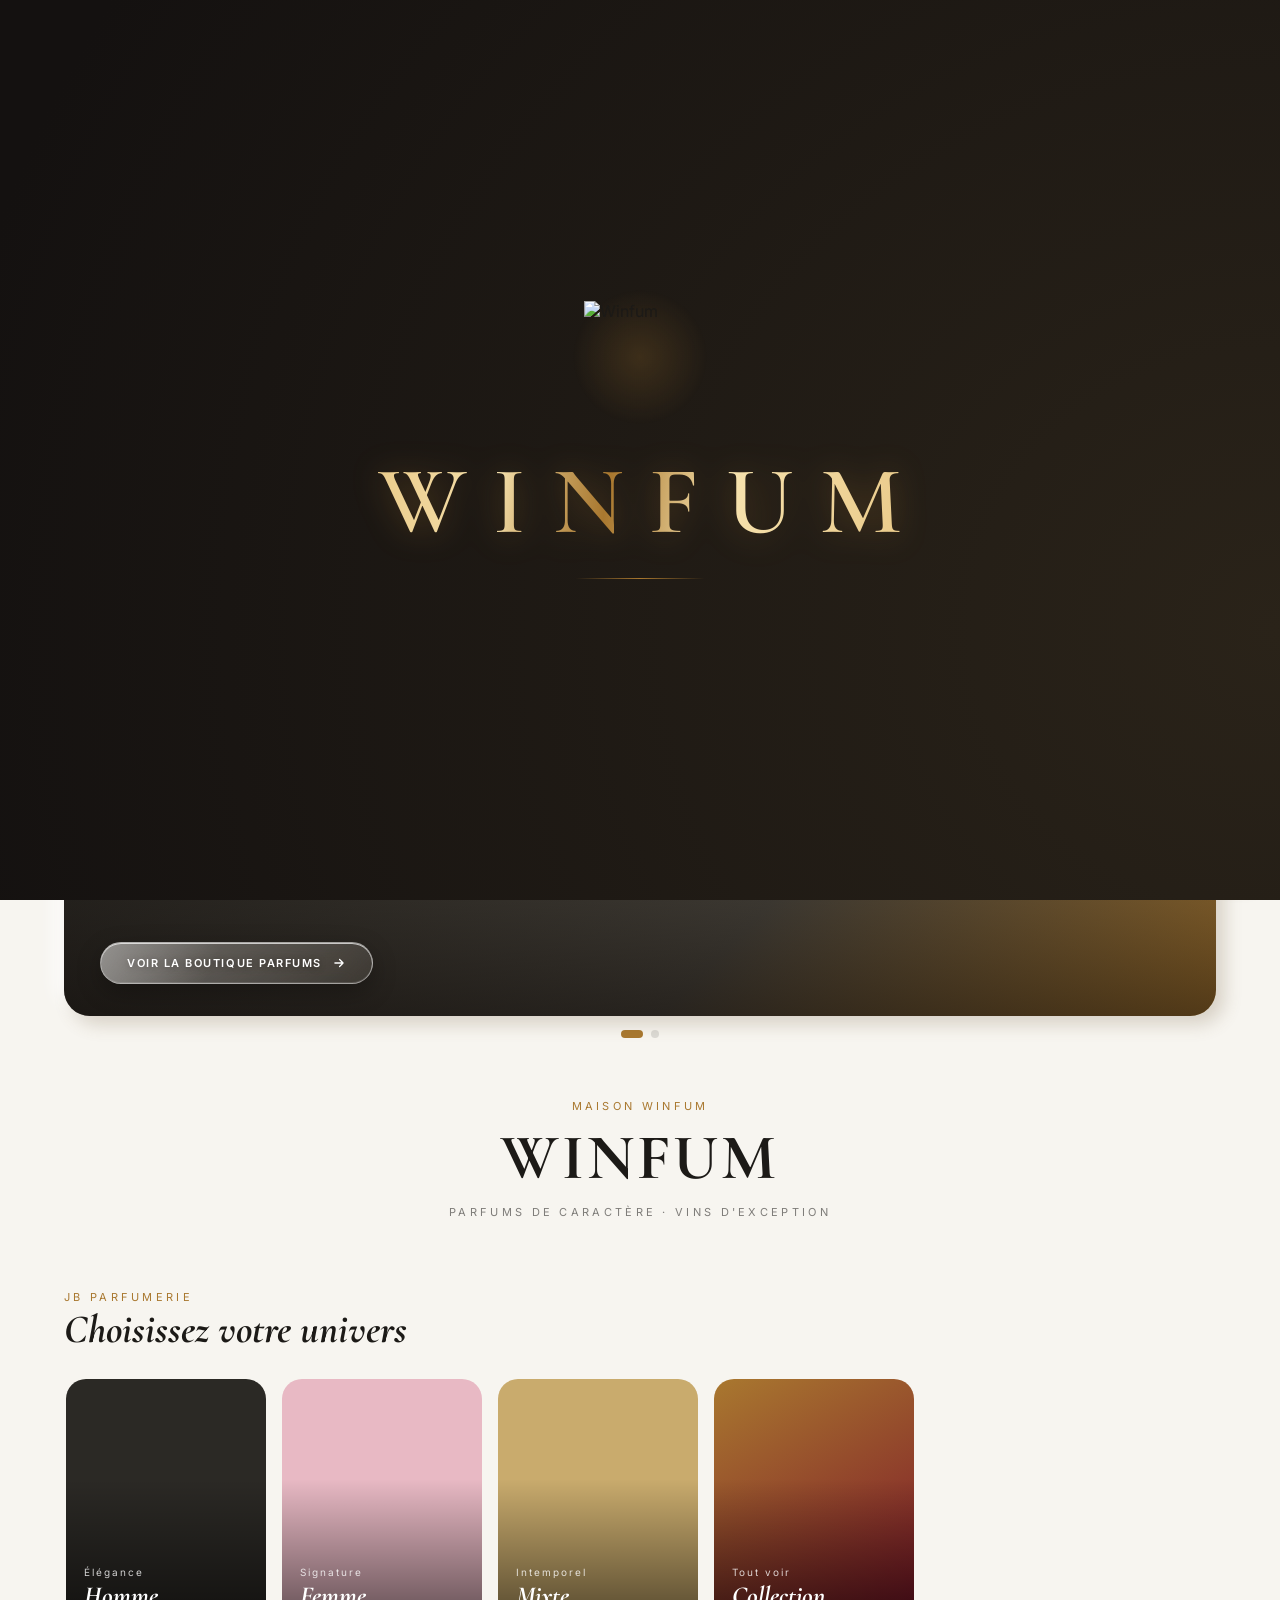
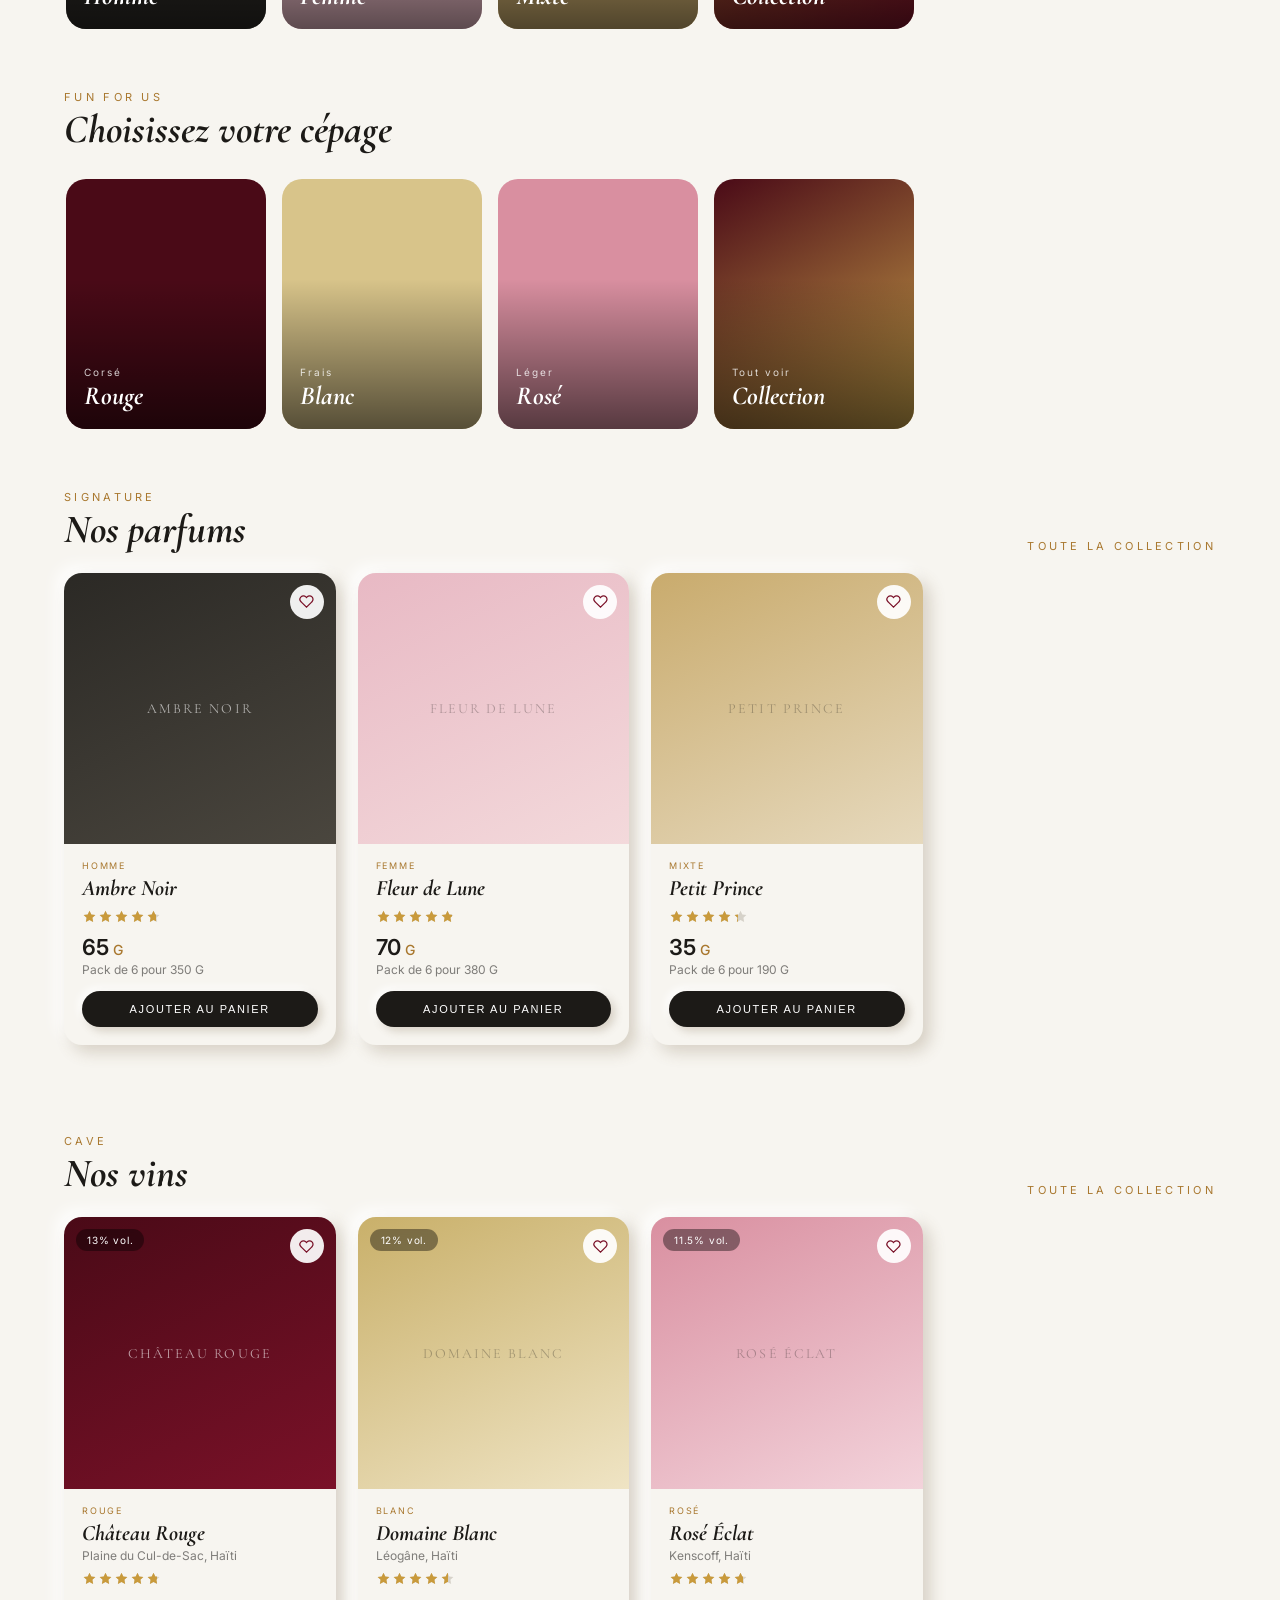
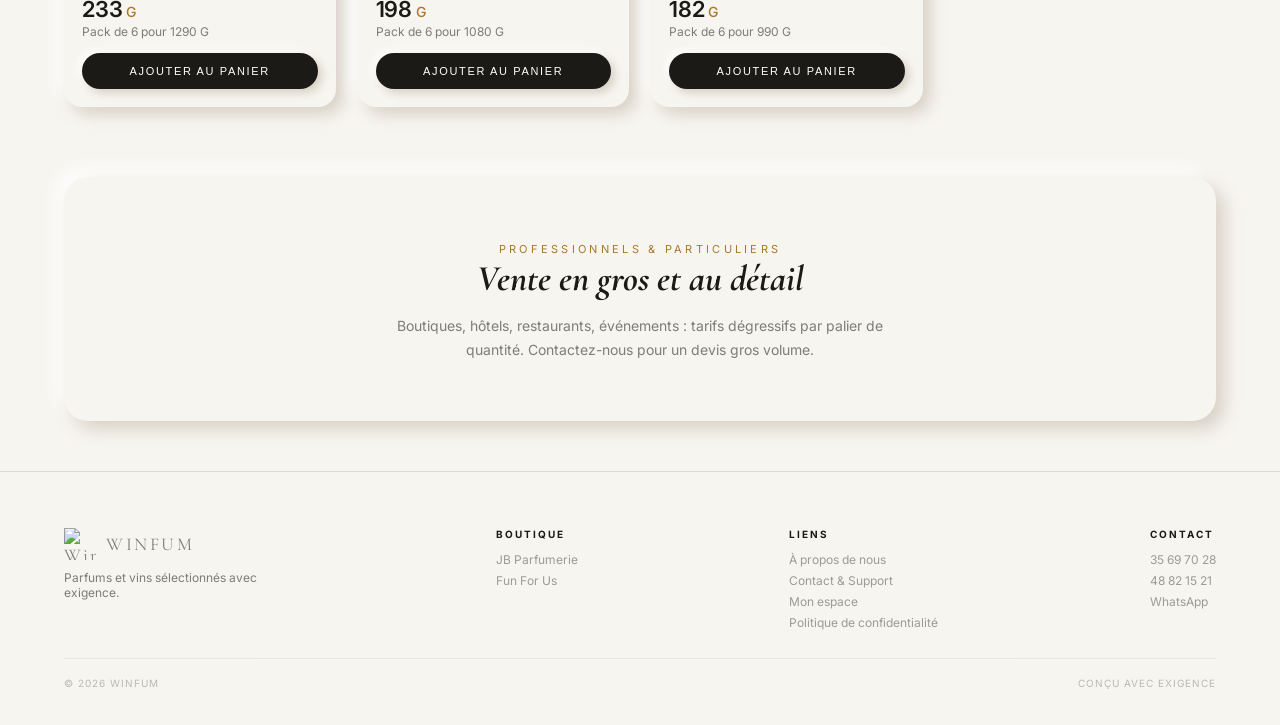
==== commit b1c952eb: "Add files via upload" ====
--- a/index.html
+++ b/index.html
@@ -8,6 +8,7 @@
 <meta name="viewport" content="width=device-width, initial-scale=1, viewport-fit=cover">
 <script src="winfum-store.js"></script>
 <script src="winfum-share.js"></script>
+<script src="winfum-site.js"></script>
 <title>WINFUM — Parfums &amp; Vins d'exception</title>
 <link rel="preconnect" href="https://fonts.googleapis.com">
 <link rel="stylesheet" href="https://fonts.googleapis.com/css2?family=Cormorant+Garamond:ital,wght@0,400;0,600;0,700;1,500&family=Inter:wght@300;400;500;600&display=swap">
@@ -555,6 +556,12 @@
 </section>
 
 <main class="wrap">
+  <section id="univers">
+    <div class="sec-head reveal"><div><span class="tag">JB Parfumerie</span><h2 class="serif">Choisissez votre univers</h2></div></div>
+    <div class="cats" id="cats-parfum"></div>
+    <div class="sec-head reveal"><div><span class="tag">Fun For Us</span><h2 class="serif">Choisissez votre cépage</h2></div></div>
+    <div class="cats" id="cats-vin"></div>
+  </section>
   <section id="parfums">
     <div class="sec-head reveal"><div><span class="tag">Signature</span><h2 class="serif">Nos parfums</h2></div><a href="jbparfumerie.html" class="tag">Toute la collection</a></div>
     <div class="grid" id="grid-parfum"></div>
@@ -690,8 +697,8 @@
 /* grandes affiches (rectangle couché) — 1 slide toutes les 7 secondes */
 const HERO_DELAY=7000;
 let heroSlides=[
- {u:PARFUM_POSTER_URL,cta:'Voir la boutique Parfums',link:'jbparfumerie.html'},
- {u:VIN_POSTER_URL,cta:'Voir la boutique Vins',link:'funforus.html'}
+ {u:PARFUM_POSTER_URL,def:'parfum',cta:'Voir la boutique Parfums',link:'jbparfumerie.html'},
+ {u:VIN_POSTER_URL,def:'vin',cta:'Voir la boutique Vins',link:'funforus.html'}
 ];
 let heroIdx=0,heroTimer=null,heroHold=false;
 const esc=s=>String(s==null?'':s).replace(/[&<>"']/g,c=>({'&':'&amp;','<':'&lt;','>':'&gt;','"':'&quot;',"'":'&#39;'}[c]));
@@ -856,6 +863,7 @@
     ]);
     if(prodRes.error)throw prodRes.error;
     const catsById={};(catsRes.data||[]).forEach(c=>catsById[c.id]=c);
+    homeCats=catsRes.data||[];buildHomeCats();
     const real={parfum:[],vin:[]};
     (prodRes.data||[]).forEach(r=>{const p=mapRow(r,catsById);real[p.type].push(p);});
     const next=[];
@@ -999,7 +1007,10 @@
 
 /* viewer (produits + annonces) */
 let vList=[],vIdx=0,vMode='media';
-function openViewer(list,i,mode){vList=list;vIdx=i;vMode=mode||'media';renderViewer();$('viewer').classList.add('open');}
+function openViewer(list,i,mode){
+  vList=list;vIdx=i||0;vMode=mode||'media';renderViewer();
+  if(!$('viewer').classList.contains('open')){$('viewer').classList.add('open');sheetOpen('viewer',viewerUI);}
+}
 function renderViewer(){
   const it=vList[vIdx];$('v-media').innerHTML=mediaEl(it,true,it.label||'');
   $('v-title').textContent=vMode==='ann'?it.title:'';$('v-text').textContent=vMode==='ann'?(it.text||''):'';
@@ -1011,10 +1022,11 @@
 function shareCurrent(){const it=vList[vIdx];shareLink(itemLink(),it.title||it.label||'Winfum',it.text);}
 function copyCurrent(){copyLink(itemLink());}
 function navViewer(d){vIdx=(vIdx+d+vList.length)%vList.length;renderViewer();}
-function closeViewer(){
+function viewerUI(){
   $('viewer').classList.remove('open');$('v-media').innerHTML='';
   if(vMode==='ann'&&location.hash.startsWith('#a-'))history.replaceState(history.state,'',location.pathname+location.search);
 }
+function closeViewer(){if(!$('viewer').classList.contains('open'))return;viewerUI();sheetClosed('viewer');}
 document.addEventListener('keydown',e=>{
   if($('viewer').classList.contains('open')){
     if(e.key==='ArrowRight')navViewer(1);if(e.key==='ArrowLeft')navViewer(-1);if(e.key==='Escape')closeViewer();
@@ -1080,6 +1092,32 @@
   window.open('https://wa.me/50948821521?text='+encodeURIComponent(msg),'_blank');
 }
 
+/* cartes catégories de l'accueil : une carte par catégorie (admin › Catégories) ; un clic ouvre la boutique déjà filtrée.
+   Image de chaque carte = admin › Contenu du site › Cartes catégories */
+const CAT_SUB={homme:'Élégance',femme:'Signature',mixte:'Intemporel',rouge:'Corsé',blanc:'Frais',rose:'Léger'};
+const CAT_BG={homme:'#2b2925',femme:'#e8b9c4',mixte:'#c9ab6d',rouge:'#4a0a17',blanc:'#d8c48a',rose:'#d98fa0'};
+const CAT_DEF={parfum:['Homme','Femme','Mixte'],vin:['Rouge','Blanc','Rosé']};
+let SITE={},homeCats=[];
+const cssUrl=u=>String(u).replace(/["'()\s\\]/g,c=>encodeURIComponent(c));
+function buildHomeCats(){
+  [['parfum','jbparfumerie.html','Univers'],['vin','funforus.html','Cépage']].forEach(([dept,page,dflt])=>{
+    const box=$('cats-'+dept);if(!box)return;
+    let names=homeCats.filter(c=>c.department===dept&&!c.parent_id).sort((a,b)=>(a.sort_order||0)-(b.sort_order||0)).map(c=>c.name);
+    if(!names.length)names=CAT_DEF[dept];
+    box.innerHTML=names.map(n=>{
+      const k=slugCat(n),img=SITE[WinfumSite.themeKey(n)]||'';
+      return `<a class="cat" href="${page}?cat=${encodeURIComponent(k)}"><div class="bg" style="background-color:${CAT_BG[k]||'#4a463e'}${img?`;background-image:url('${cssUrl(img)}')`:''}"></div><div class="tx"><small>${esc(CAT_SUB[k]||dflt)}</small><h3 class="serif">${esc(n)}</h3></div></a>`;
+    }).join('')+`<a class="cat" href="${page}"><div class="bg" style="background-image:linear-gradient(150deg,${dept==='vin'?'#4a0a17,#c9a24a':'#a9782f,#7a1128'})"></div><div class="tx"><small>Tout voir</small><h3 class="serif">Collection</h3></div></a>`;
+  });
+}
+buildHomeCats();
+WinfumSite.content().then(c=>{
+  SITE=c;
+  if(c.parfum_poster_url)cssImg('--parfum-img',c.parfum_poster_url);
+  if(c.vin_poster_url)cssImg('--vin-img',c.vin_poster_url);
+  heroSlides.forEach(h=>{if(h.def==='parfum'&&c.parfum_poster_url)h.u=c.parfum_poster_url;if(h.def==='vin'&&c.vin_poster_url)h.u=c.vin_poster_url;});
+  renderHero();buildHomeCats();
+});
 renderAnn();renderHero();renderGrids();renderCart();WS.suggest(products,[['parfum','Parfums','#a9782f'],['vin','Vins','#7a1128']],null,catName);loadBanners();loadProducts();
 window.addEventListener('load',()=>{
   handleDeepLink();if(deepDone)return;
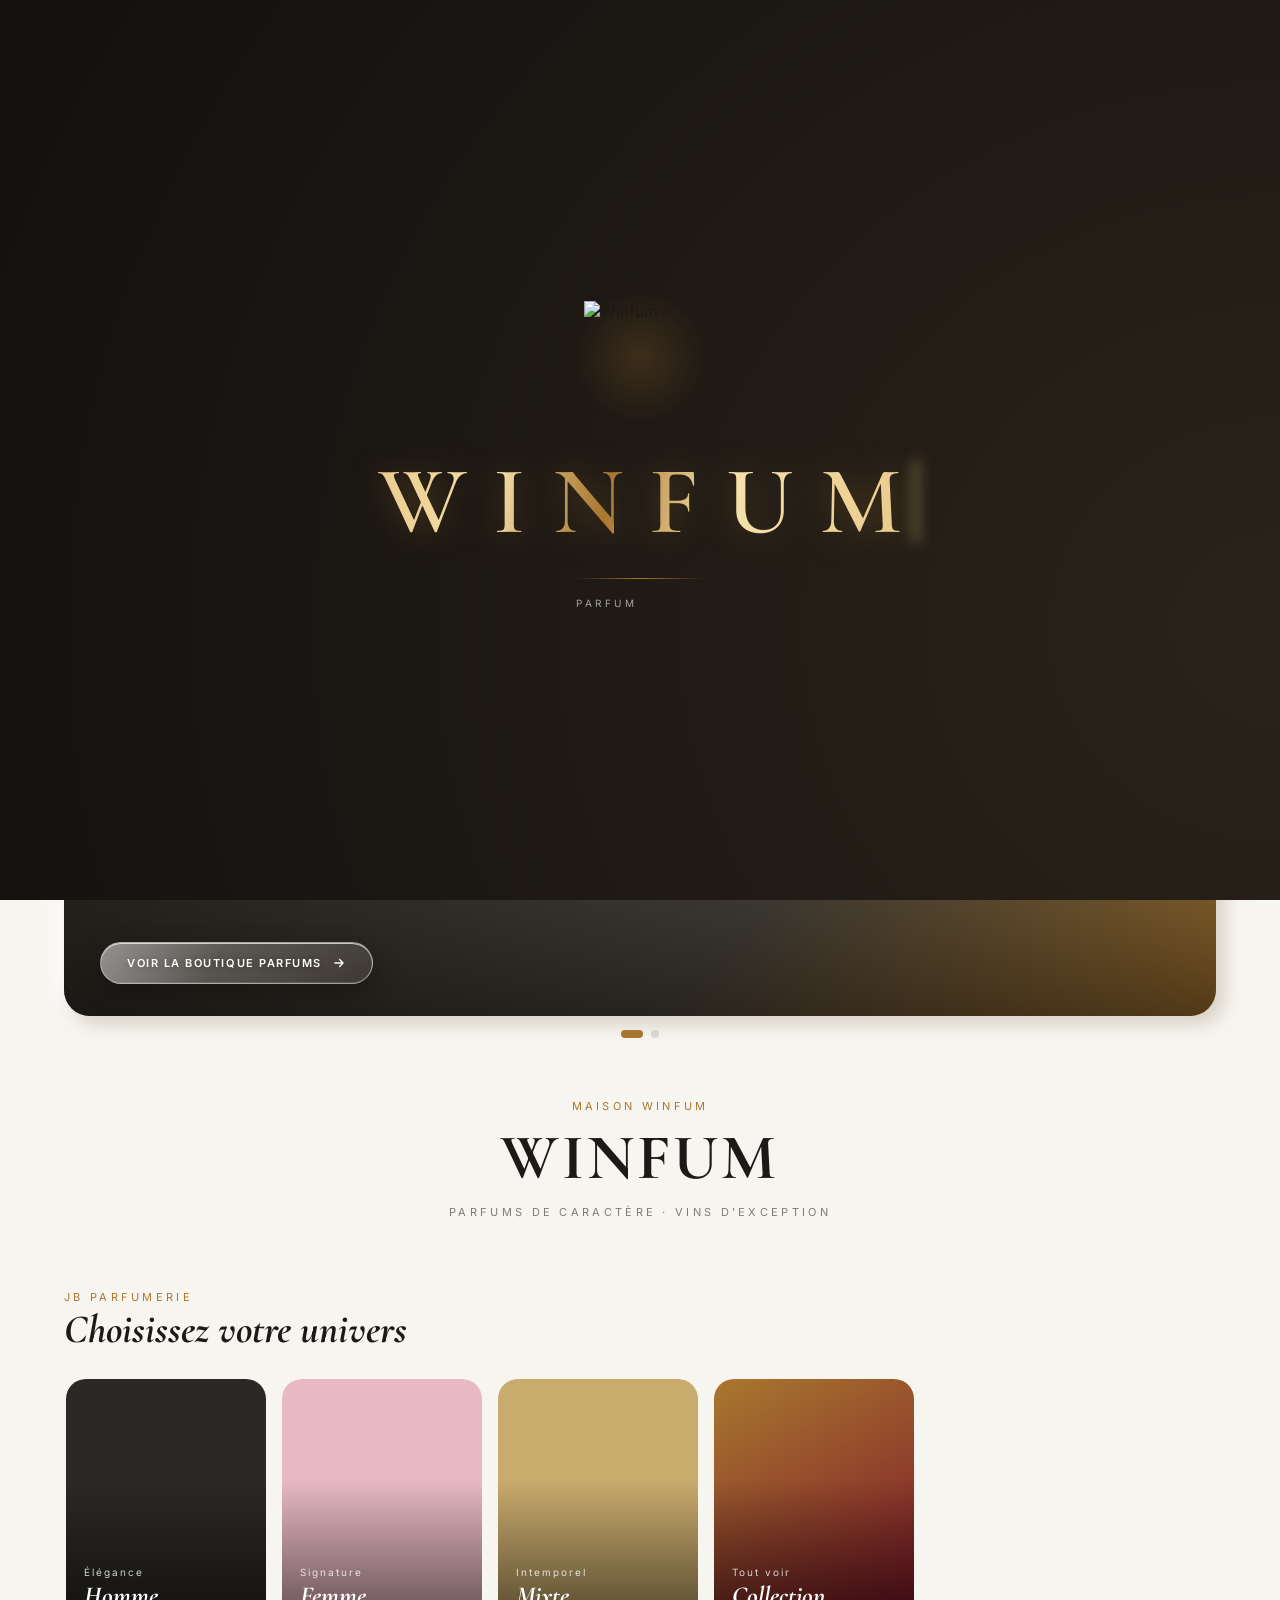
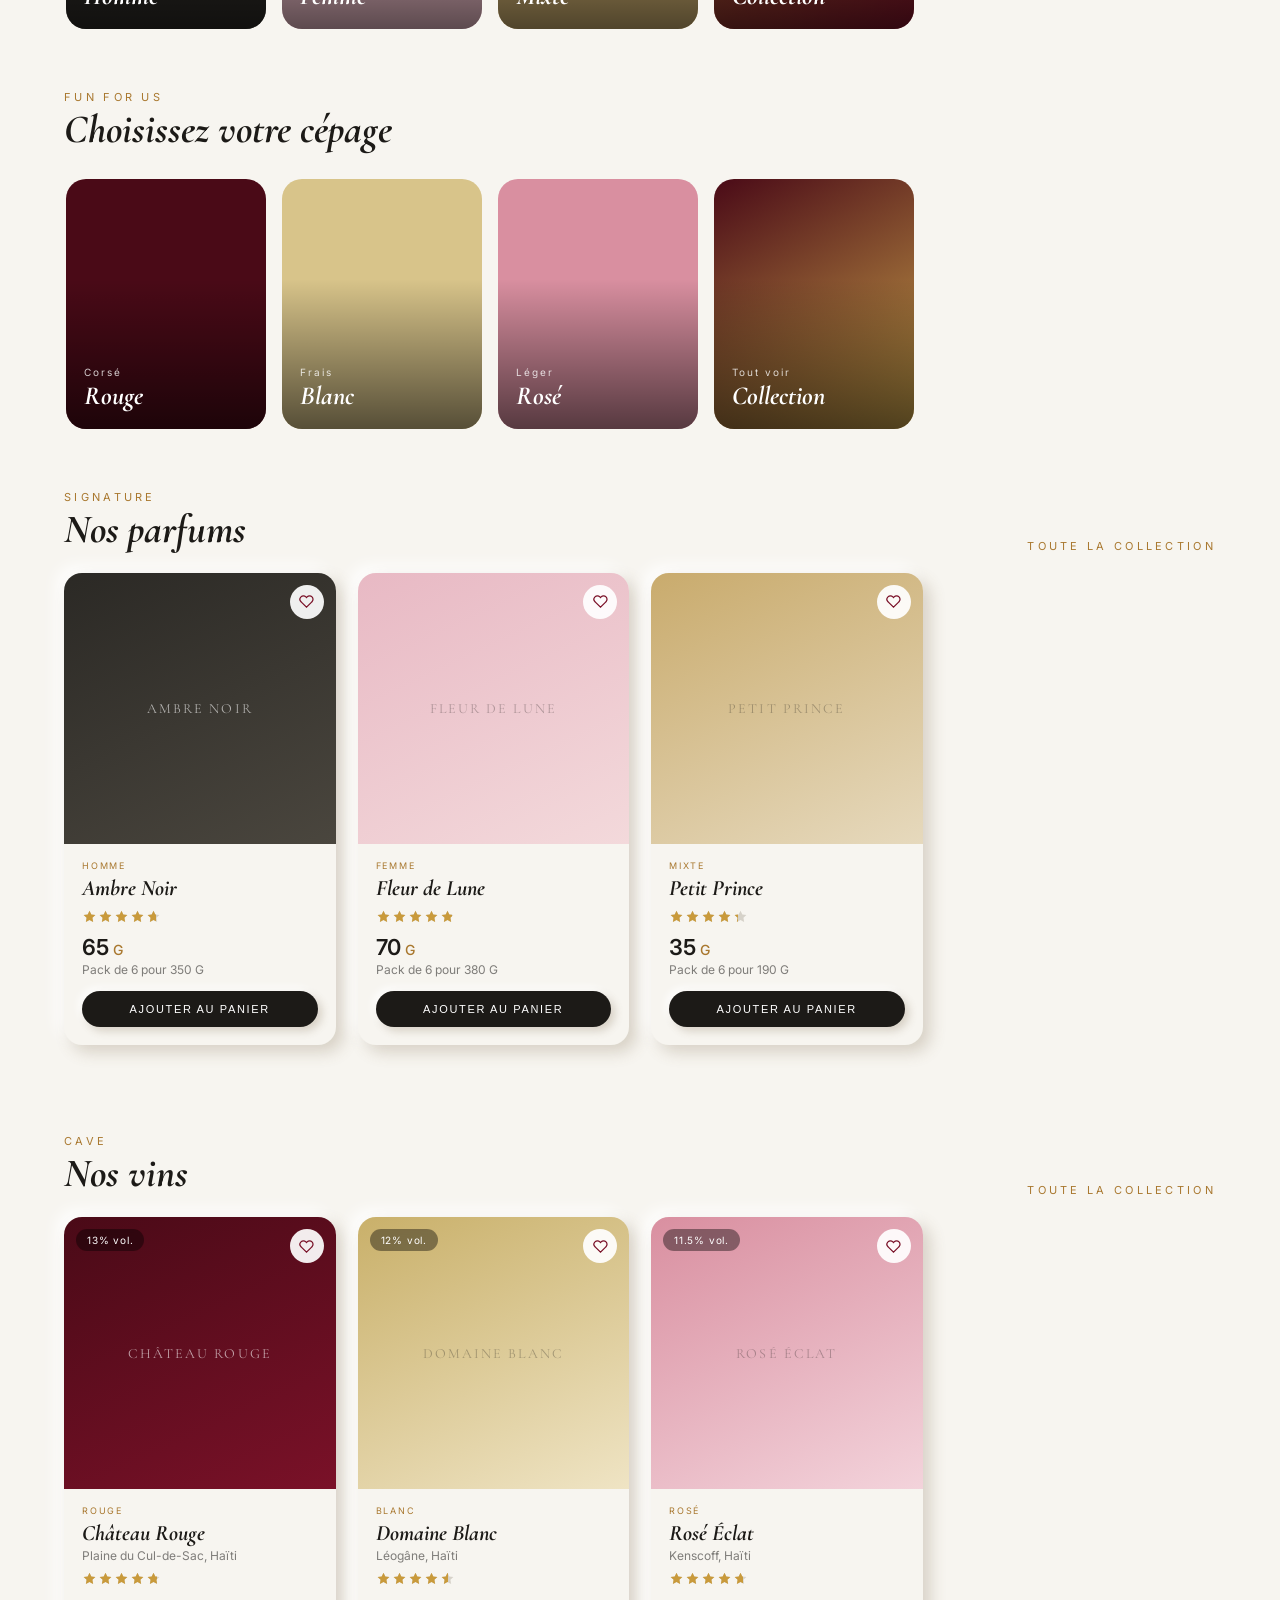
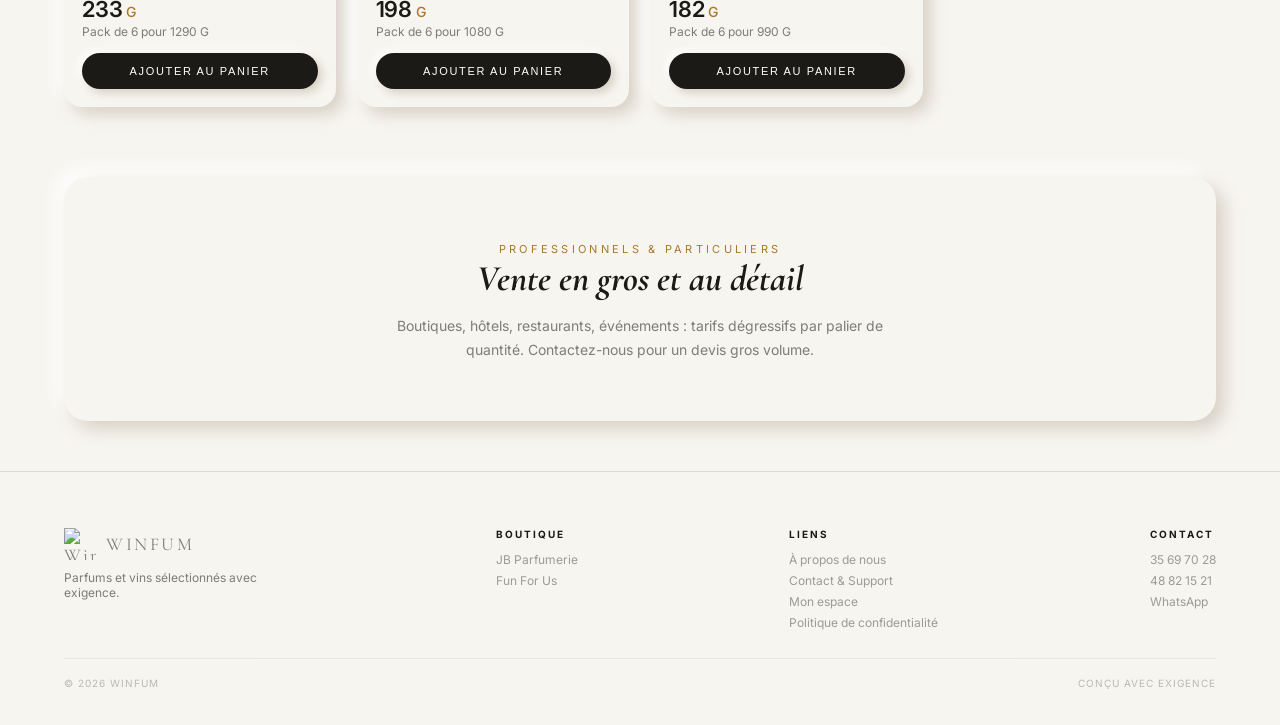
==== commit 773f6a0d: "Add files via upload" ====
--- a/index.html
+++ b/index.html
@@ -486,6 +486,7 @@
 </style>
 <link rel="stylesheet" href="winfum-fiche.css">
 <script src="winfum-fiche.js"></script>
+<script src="winfum-3d.js"></script>
 </head>
 <body>
 
--- a/winfum-fiche.css
+++ b/winfum-fiche.css
@@ -158,3 +158,15 @@
 [data-theme="dark"] .fx-price b{color:#f1e7d2}[data-theme="dark"] .fx-pack{color:#e17c8c;background:rgba(225,124,140,.1)}
 @media(min-width:760px){.fx-slide{aspect-ratio:1/.92}}
 @media(prefers-reduced-motion:reduce){.fx-dist u{transition:none}}
+
+/* ===== vue 3D du produit ===== */
+.fx-3d{position:absolute;inset:0;z-index:4;background:#fff}
+.fx-3d[hidden]{display:none}
+.fx-3d-btn{position:absolute;left:14px;bottom:12px;z-index:5;display:inline-flex;align-items:center;gap:8px;padding:9px 15px 9px 12px;border:none;border-radius:30px;background:rgba(28,26,23,.86);color:#f4e2b8;font:600 11px/1 'Inter',system-ui,sans-serif;letter-spacing:.1em;text-transform:uppercase;cursor:pointer;box-shadow:0 8px 22px rgba(0,0,0,.28);backdrop-filter:blur(6px);-webkit-backdrop-filter:blur(6px);transition:transform .2s,background .2s}
+.fx-3d-btn:active{transform:scale(.96)}
+.fx-3d-btn svg{width:18px;height:18px}
+.fx-3d-btn.on{background:#fff;color:var(--ink,#1c1a17);box-shadow:0 6px 18px rgba(0,0,0,.18)}
+.fx-media.has3d .fx-count{bottom:14px}
+.fx-media.has3d:not(.seen3d) .fx-3d-btn:not(.on){animation:fx3dpulse 2.4s ease-in-out 1.2s 3}
+@keyframes fx3dpulse{0%,100%{box-shadow:0 8px 22px rgba(0,0,0,.28),0 0 0 0 rgba(201,154,59,.55)}50%{box-shadow:0 8px 22px rgba(0,0,0,.28),0 0 0 10px rgba(201,154,59,0)}}
+@media(prefers-reduced-motion:reduce){.fx-media.has3d .fx-3d-btn{animation:none!important}}
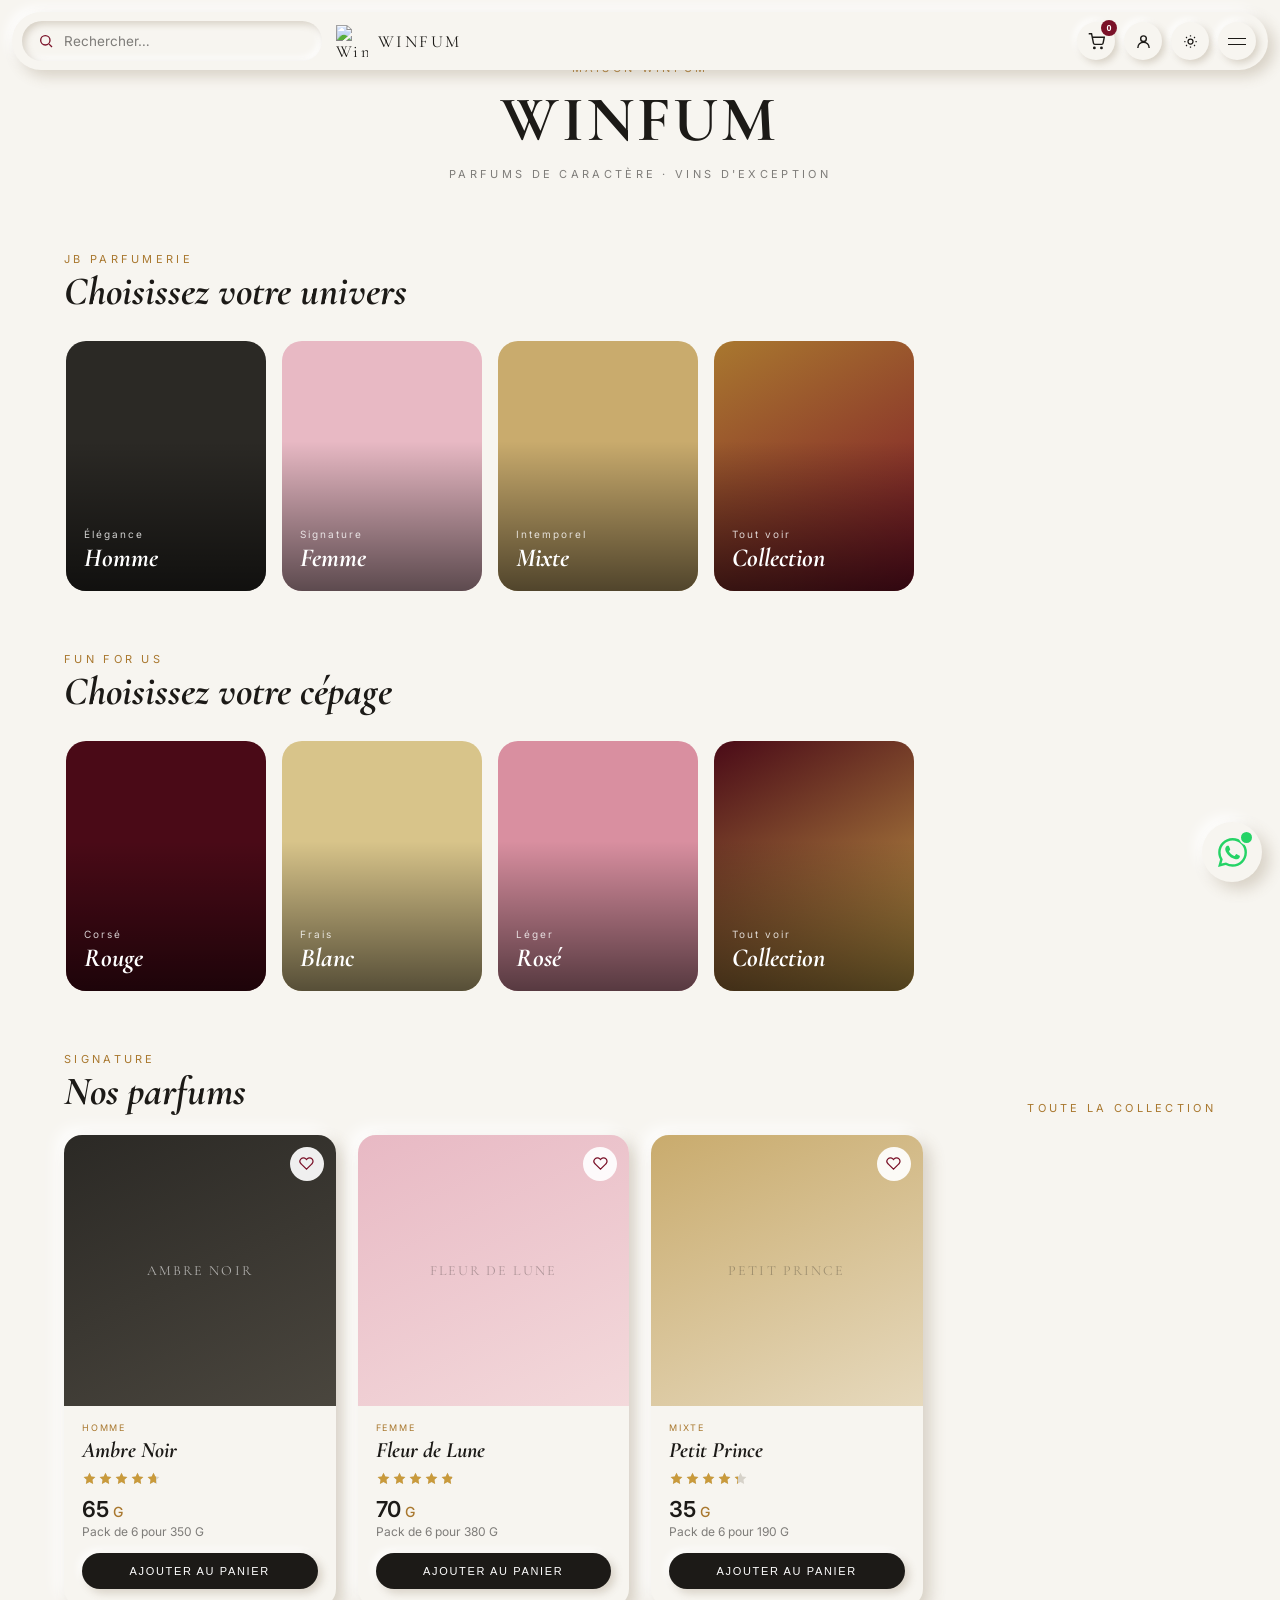
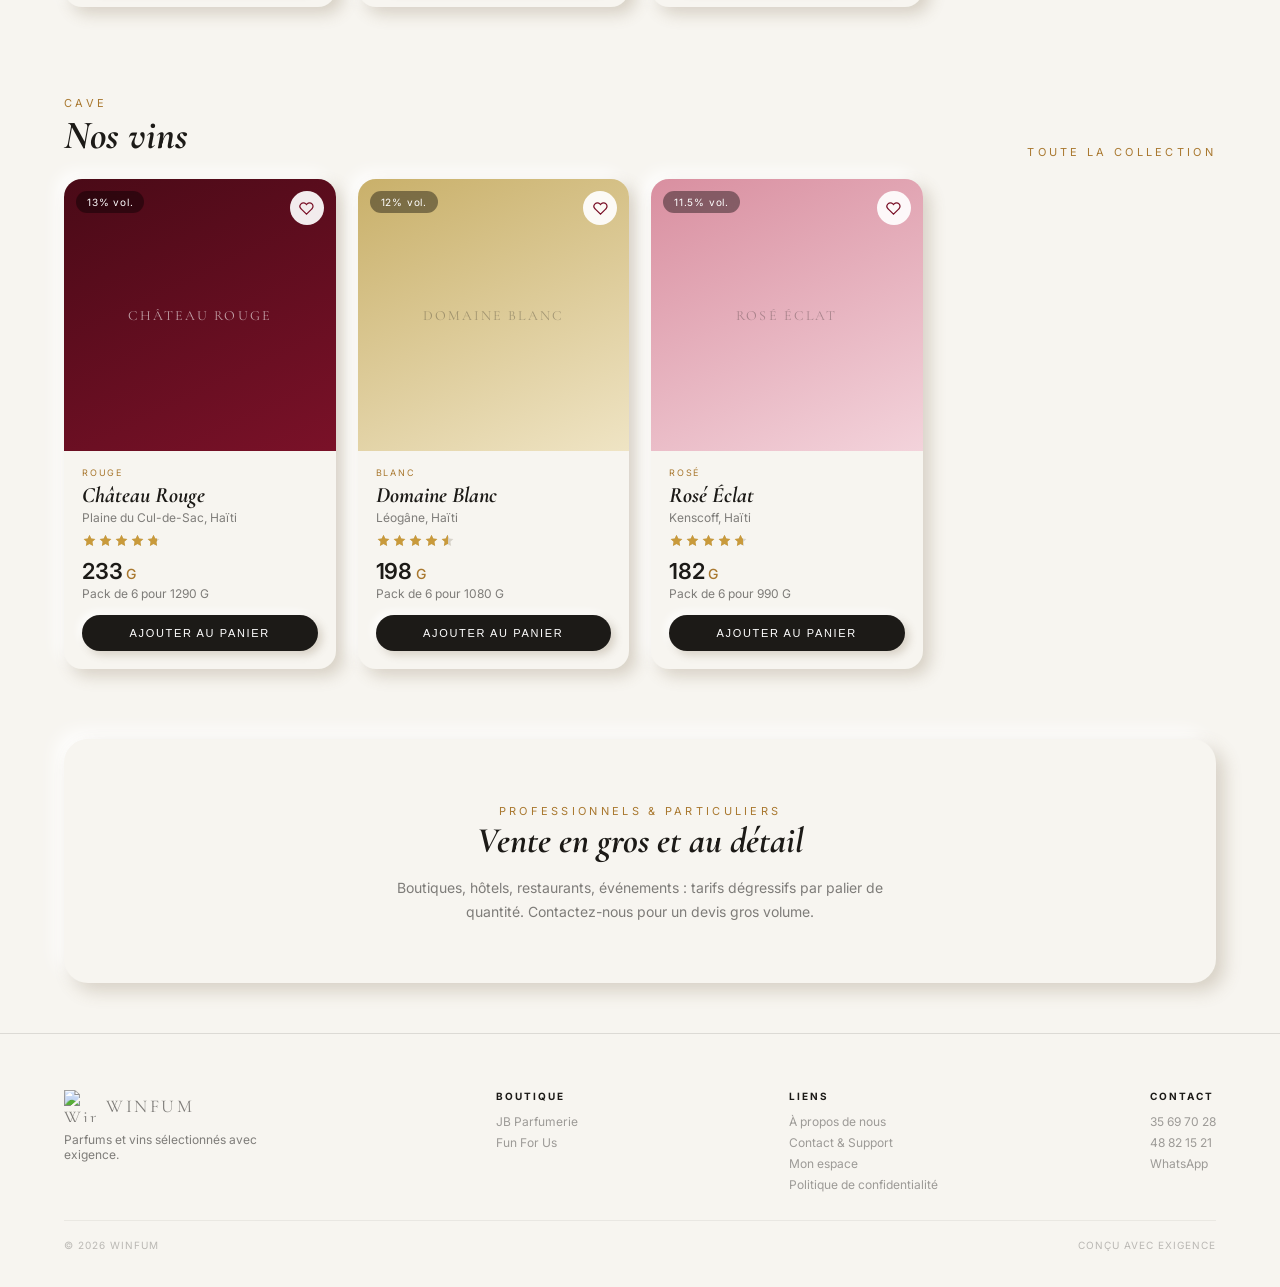
==== commit ea9bc06c: "Add files via upload" ====
--- a/index.html
+++ b/index.html
@@ -7,6 +7,8 @@
 <meta charset="UTF-8">
 <meta name="viewport" content="width=device-width, initial-scale=1, viewport-fit=cover">
 <script src="winfum-store.js"></script>
+<link rel="preconnect" href="https://cxobpfaffgevxblnbwft.supabase.co" crossorigin>
+<link rel="preconnect" href="https://i.postimg.cc" crossorigin>
 <script src="winfum-share.js"></script>
 <script src="winfum-site.js"></script>
 <title>WINFUM — Parfums &amp; Vins d'exception</title>
@@ -637,17 +639,14 @@
    Laissez "" pour ne rien afficher (un fond élégant apparaît).
    ============================================================ */
 const LOGO_URL="https://i.postimg.cc/cH4Hyzb7/Logo-winfum.png";
-const PARFUM_POSTER_URL="https://i.postimg.cc/B6YvqgWW/Parfum-winfum.png";
-const VIN_POSTER_URL="https://i.postimg.cc/W3W42nRL/Vin-winfum.png";
+const PARFUM_POSTER_URL="";   // (inutilisé) réglé dans Manager › Images & logo
+const VIN_POSTER_URL="";
 
 /* ANNONCES À LA UNE (affiches ou vidéos) — la carte s'adapte toute seule au format du média.
    t = 'image' ou 'video' · u = lien du média · tag/title/text = textes · cta+link = bouton (facultatif)
    Supprimez une ligne pour retirer une annonce ; tableau vide = la section disparaît.  */
-let announcements=[
- {id:'a1',t:'image',u:'',ratio:.8,tag:'Nouveauté',title:'Nouvelle collection Homme',text:'Ambre Noir et Cèdre Royal : des sillages boisés signés JB Parfumerie.',cta:'Voir les parfums',link:'jbparfumerie.html'},
- {id:'a2',t:'video',u:'',ratio:1.78,tag:'Vidéo',title:'Vendanges 2026',text:'Dans le chai avec Fun For Us : la récolte en images.',cta:'Voir les vins',link:'funforus.html'},
- {id:'a3',t:'image',u:'',ratio:1,tag:'Professionnels',title:'Offre gros volume',text:'Tarifs dégressifs pour boutiques, hôtels et restaurants.',cta:'Nous écrire',link:'https://wa.me/50948821521'},
-];
+let announcements=[];   /* alimenté par Manager › Annonces à la une */
+let annReady=false,heroReady=false,heroFallback=false;
 
 /* PRODUITS — prix en G. Modifiez aussi les mêmes produits dans jbparfumerie.html / funforus.html */
 let products=[
@@ -669,26 +668,29 @@
 ];
 /* ============================================================ */
 const DEMO_PRODUCTS=products.slice();
+products=[];   /* les vrais produits arrivent de la base ; les exemples ne servent qu'en secours */
 
 const $=id=>document.getElementById(id);
 const CATL={homme:'Homme',femme:'Femme',mixte:'Mixte',rouge:'Rouge',blanc:'Blanc',rose:'Rosé'};
 const cssImg=(k,u)=>document.documentElement.style.setProperty(k,u?`url("${u}")`:'none');
-document.querySelectorAll('.logo-img').forEach(i=>i.src=LOGO_URL);
-cssImg('--parfum-img',PARFUM_POSTER_URL);cssImg('--vin-img',VIN_POSTER_URL);
+WinfumSite.logo(LOGO_URL);
+{const c0=WinfumSite.cached();cssImg('--parfum-img',c0.parfum_poster_url||'');cssImg('--vin-img',c0.vin_poster_url||'');}
 
 /* preloader : le mot WINFUM est « tapé » lettre par lettre sous le logo (curseur doré, léger temps d'hésitation, reflet qui passe à la fin) */
 (function(){
   const word="WINFUM",pw=$('pre-word'),sub=$('pre-sub'),subTxt=(sub.textContent||'Parfums · Vins').trim(),reduce=matchMedia('(prefers-reduced-motion:reduce)').matches;
   pw.innerHTML='<span class="tw"></span><i class="caret"></i>';
   const tw=pw.querySelector('.tw'),caret=pw.querySelector('.caret');sub.innerHTML='';
-  const gaps=[620,150,170,340,150,165];      /* délai avant chaque lettre (ms) : W-I-N … pause … F-U-M */
+  const gaps=[300,110,120,220,110,120];      /* délai avant chaque lettre (ms) : W-I-N … pause … F-U-M */
   let t=0;
   word.split('').forEach((l,i)=>{t+=reduce?0:gaps[i];setTimeout(()=>{const s=document.createElement('span');s.className='ch';s.style.setProperty('--i',i);s.textContent=l;tw.appendChild(s);},t);});
-  const typed=t+420;
+  const typed=t+200;
   setTimeout(()=>{caret.classList.add('done');tw.classList.add('shine');$('pre-line').style.animationDelay='0s';$('pre-line').style.animationPlayState='running';},typed+80);
-  setTimeout(()=>{subTxt.split('').forEach((c,i)=>{const s=document.createElement('span');s.className='sc';s.textContent=c;sub.appendChild(s);setTimeout(()=>s.classList.add('on'),reduce?0:i*38);});},typed+520);
-  const end=typed+520+subTxt.length*38+900;
-  setTimeout(()=>$('preloader').classList.add('hide'),end);
+  setTimeout(()=>{subTxt.split('').forEach((c,i)=>{const s=document.createElement('span');s.className='sc';s.textContent=c;sub.appendChild(s);setTimeout(()=>s.classList.add('on'),reduce?0:i*22);});},typed+240);
+  const end=typed+240+subTxt.length*22+450;
+  let seen=false;try{seen=sessionStorage.getItem('wf_pre')==='1';}catch(e){}
+  if(seen){$('preloader').classList.add('hide');return;}
+  setTimeout(()=>{$('preloader').classList.add('hide');try{sessionStorage.setItem('wf_pre','1');}catch(e){}},end);
 })();
 
 const io=new IntersectionObserver(es=>es.forEach(e=>{if(e.isIntersecting){e.target.classList.add('in');io.unobserve(e.target)}}),{threshold:.1});
@@ -705,6 +707,8 @@
 const esc=s=>String(s==null?'':s).replace(/[&<>"']/g,c=>({'&':'&amp;','<':'&lt;','>':'&gt;','"':'&quot;',"'":'&#39;'}[c]));
 const ARR='<svg viewBox="0 0 24 24" fill="none" stroke="currentColor" stroke-width="2.2" stroke-linecap="round" stroke-linejoin="round"><path d="M5 12h14M13 6l6 6-6 6"/></svg>';
 function renderHero(){
+  if(!heroReady){$('hero-s').hidden=false;$('hs').classList.add('loading');$('hs-track').innerHTML='';$('hs-dots').innerHTML='';return;}
+  $('hs').classList.remove('loading');
   const n=heroSlides.length;if(heroIdx>=n)heroIdx=0;
   $('hero-s').hidden=!n;
   $('hs-track').innerHTML=heroSlides.map((s,i)=>`<div class="hs-slide${i===heroIdx?' active':''}">${s.u?`<img src="${esc(s.u)}" alt="${esc(s.title||'Affiche Winfum')}"${i?' loading="lazy"':''}>`:''}<a class="hs-btn" href="${esc(s.link||'#parfums')}"${/^https?:/.test(s.link||'')?' target="_blank" rel="noopener"':''}>${esc(s.cta||'Découvrir')}${ARR}</a></div>`).join('');
@@ -764,6 +768,7 @@
 }
 function renderAnn(){
   const rail=$('ann-rail');rail.innerHTML='';
+  if(!annReady){$('annonces').style.display='';rail.innerHTML='<div class="ann-card sk"></div><div class="ann-card sk"></div><div class="ann-card sk"></div>';$('ann-dots').innerHTML='';return;}
   $('annonces').style.display=announcements.length?'':'none';
   if(!announcements.length)return;
   announcements.forEach((a,i)=>{
@@ -791,6 +796,7 @@
 
 /* grilles */
 function renderGrids(){
+  if(!window.__shopReady){['parfum','vin'].forEach(t=>{$('grid-'+t).innerHTML=WinfumSite.skelCards(4);});return;}
   ['parfum','vin'].forEach(type=>{
     const g=$('grid-'+type);g.innerHTML='';
     const L=products.filter(p=>p.type===type);
@@ -820,17 +826,22 @@
   if(!window.supabase){await new Promise((res,rej)=>{const s=document.createElement('script');s.src='https://cdn.jsdelivr.net/npm/@supabase/supabase-js@2/dist/umd/supabase.js';s.onload=res;s.onerror=rej;document.head.appendChild(s);});}
   return window.WINFUM_SB||(window.WINFUM_SB=window.supabase.createClient(SUPABASE_URL,SUPABASE_ANON_KEY));
 }
+function fallbackHero(){   /* sans affiche créée dans l'admin : les 2 affiches « Parfums / Vins » de Images & logo, si elles existent */
+  const c=WinfumSite.cached(),L=[];
+  if(c.parfum_poster_url)L.push({u:c.parfum_poster_url,cta:'Voir la boutique Parfums',link:'jbparfumerie.html'});
+  if(c.vin_poster_url)L.push({u:c.vin_poster_url,cta:'Voir la boutique Vins',link:'funforus.html'});
+  return L;
+}
+function applyBanners(rows){
+  rows=rows||[];
+  const ann=rows.filter(b=>b.placement==='home_announce').map(b=>({id:String(b.id),t:b.media_type==='video'?'video':'image',u:b.image_url||'',tag:b.tag||'',title:b.title||'',text:b.body||'',cta:b.cta_label||'',link:b.link_url||''}));
+  const hero=rows.filter(b=>b.placement==='home_hero'&&b.image_url).map(b=>({u:b.image_url,cta:b.cta_label||'',link:b.link_url||'',title:b.title||''}));
+  announcements=ann;annReady=true;renderAnn();
+  heroFallback=!hero.length;heroSlides=hero.length?hero:fallbackHero();heroIdx=0;heroReady=true;renderHero();
+}
 async function loadBanners(){
-  try{
-    const sb=await getSb();
-    const {data,error}=await sb.from('banners').select('*').in('placement',['home_announce','home_hero']).eq('is_active',true).order('sort_order',{ascending:true});
-    if(error)throw error;
-    const rows=data||[];
-    const ann=rows.filter(b=>b.placement==='home_announce').map(b=>({id:String(b.id),t:b.media_type==='video'?'video':'image',u:b.image_url||'',tag:b.tag||'',title:b.title||'',text:b.body||'',cta:b.cta_label||'',link:b.link_url||''}));
-    const hero=rows.filter(b=>b.placement==='home_hero'&&b.image_url).map(b=>({u:b.image_url,cta:b.cta_label||'',link:b.link_url||'',title:b.title||''}));
-    if(ann.length){announcements=ann;renderAnn();}
-    if(hero.length){heroSlides=hero;heroIdx=0;renderHero();}
-  }catch(e){console.warn('Bannières :',e.message||e);}
+  try{await WinfumSite.swr('home_banners','banners?select=*&placement=in.(home_announce,home_hero)&is_active=eq.true&order=sort_order.asc',applyBanners);}
+  catch(e){console.warn('Bannières :',e.message||e);if(!annReady){annReady=true;heroFallback=true;heroSlides=fallbackHero();heroReady=true;renderAnn();renderHero();}}
 }
 
 /* ============================================================ */
@@ -850,32 +861,44 @@
   return p;
 }
 /* notes des clients : moyenne + nombre d'avis par produit (table product_reviews ; ignorée si elle n'existe pas encore) */
-async function loadRatings(sb){
-  try{const r=await sb.from('product_reviews').select('product_id,rating').eq('is_active',true).limit(5000);if(r.error)throw r.error;
-    const m={};(r.data||[]).forEach(x=>{(m[x.product_id]=m[x.product_id]||[]).push(x.rating);});
-    products.forEach(p=>{const a=m[String(p.id)];if(a&&a.length){p.rating=Math.round(a.reduce((s,v)=>s+v,0)/a.length*10)/10;p.ratingCount=a.length;}});}catch(e){}
+function applyRatings(rows){
+  const m={};(rows||[]).forEach(x=>{(m[x.product_id]=m[x.product_id]||[]).push(x.rating);});
+  let changed=false;
+  products.forEach(p=>{const a=m[String(p.id)];const r=a&&a.length?Math.round(a.reduce((s,v)=>s+v,0)/a.length*10)/10:p.rating,n=a&&a.length?a.length:p.ratingCount;
+    if(r!==p.rating||n!==p.ratingCount){p.rating=r;p.ratingCount=n;changed=true;}});
+  return changed;
+}
+async function loadRatings(){
+  try{const rows=await WinfumSite.rest('product_reviews?select=product_id,rating&is_active=eq.true&limit=5000');
+    WinfumSite.lsSet('home_rate',rows);if(applyRatings(rows))renderGrids();}catch(e){}
+}
+function applyHome(cats,prods){
+  const catsById={};(cats||[]).forEach(c=>catsById[c.id]=c);
+  homeCats=cats||[];homeCatsReady=true;buildHomeCats();
+  const real={parfum:[],vin:[]};
+  (prods||[]).forEach(r=>{const p=mapRow(r,catsById);real[p.type].push(p);});
+  const next=[];
+  ['parfum','vin'].forEach(d=>{if(real[d].length)next.push(...real[d]);else if(SHOW_DEMO_WHEN_EMPTY)next.push(...DEMO_PRODUCTS.filter(p=>p.type===d));});
+  products=next;applyRatings(WinfumSite.lsGet('home_rate')||[]);window.__shopReady=true;
+  renderGrids();renderCart();
+  WS.suggest(products,[['parfum','Parfums','#a9782f'],['vin','Vins','#7a1128']],null,catName);
+  if($('search-overlay').classList.contains('open'))renderSearch($('search-input').value);
+  handleDeepLink();
 }
 async function loadProducts(){
+  const QC='categories?select=*&is_active=eq.true',QP='products?select=*&is_active=eq.true&department=in.(parfum,vin)&order=created_at.desc';
+  const cc=WinfumSite.lsGet('home_cats'),cp=WinfumSite.lsGet('home_prods'),had=!!(cc&&cp);
+  if(had)applyHome(cc,cp);
   try{
-    const sb=await getSb();
-    const [catsRes,prodRes]=await Promise.all([
-      sb.from('categories').select('*').eq('is_active',true),
-      sb.from('products').select('*').eq('is_active',true).in('department',['parfum','vin']).order('created_at',{ascending:false})
-    ]);
-    if(prodRes.error)throw prodRes.error;
-    const catsById={};(catsRes.data||[]).forEach(c=>catsById[c.id]=c);
-    homeCats=catsRes.data||[];buildHomeCats();
-    const real={parfum:[],vin:[]};
-    (prodRes.data||[]).forEach(r=>{const p=mapRow(r,catsById);real[p.type].push(p);});
-    const next=[];
-    ['parfum','vin'].forEach(d=>{if(real[d].length)next.push(...real[d]);else if(SHOW_DEMO_WHEN_EMPTY)next.push(...DEMO_PRODUCTS.filter(p=>p.type===d));});
-    products=next;window.__shopReady=true;
-    await loadRatings(sb);
-    renderGrids();renderCart();
-    WS.suggest(products,[['parfum','Parfums','#a9782f'],['vin','Vins','#7a1128']],null,catName);
-    if($('search-overlay').classList.contains('open'))renderSearch($('search-input').value);
-    handleDeepLink();
-  }catch(e){window.__shopReady=true;renderCart();console.warn('Produits :',e.message||e);}
+    const [cats,prods]=await Promise.all([WinfumSite.rest(QC),WinfumSite.rest(QP)]);
+    const changed=!had||JSON.stringify(cats)!==JSON.stringify(cc)||JSON.stringify(prods)!==JSON.stringify(cp);
+    WinfumSite.lsSet('home_cats',cats);WinfumSite.lsSet('home_prods',prods);
+    if(changed)applyHome(cats,prods);
+    await loadRatings();
+  }catch(e){
+    console.warn('Produits :',e.message||e);
+    if(!had){homeCatsReady=true;buildHomeCats();products=SHOW_DEMO_WHEN_EMPTY?DEMO_PRODUCTS.slice():[];window.__shopReady=true;renderGrids();renderCart();}
+  }
 }
 document.addEventListener('click',e=>{document.querySelectorAll('.cat-dd[open]').forEach(d=>{if(!d.contains(e.target))d.removeAttribute('open')})});
 function openSearch(){$('search-overlay').classList.add('open');setTimeout(()=>$('search-input').focus(),250);renderSearch('');}
@@ -1098,11 +1121,12 @@
 const CAT_SUB={homme:'Élégance',femme:'Signature',mixte:'Intemporel',rouge:'Corsé',blanc:'Frais',rose:'Léger'};
 const CAT_BG={homme:'#2b2925',femme:'#e8b9c4',mixte:'#c9ab6d',rouge:'#4a0a17',blanc:'#d8c48a',rose:'#d98fa0'};
 const CAT_DEF={parfum:['Homme','Femme','Mixte'],vin:['Rouge','Blanc','Rosé']};
-let SITE={},homeCats=[];
+let SITE=WinfumSite.cached(),homeCats=[],homeCatsReady=false;
 const cssUrl=u=>String(u).replace(/["'()\s\\]/g,c=>encodeURIComponent(c));
 function buildHomeCats(){
   [['parfum','jbparfumerie.html','Univers'],['vin','funforus.html','Cépage']].forEach(([dept,page,dflt])=>{
     const box=$('cats-'+dept);if(!box)return;
+    if(!homeCatsReady){box.innerHTML='<div class="cat sk"></div><div class="cat sk"></div><div class="cat sk"></div><div class="cat sk"></div>';return;}
     let names=homeCats.filter(c=>c.department===dept&&!c.parent_id).sort((a,b)=>(a.sort_order||0)-(b.sort_order||0)).map(c=>c.name);
     if(!names.length)names=CAT_DEF[dept];
     box.innerHTML=names.map(n=>{
@@ -1114,10 +1138,9 @@
 buildHomeCats();
 WinfumSite.content().then(c=>{
   SITE=c;
-  if(c.parfum_poster_url)cssImg('--parfum-img',c.parfum_poster_url);
-  if(c.vin_poster_url)cssImg('--vin-img',c.vin_poster_url);
-  heroSlides.forEach(h=>{if(h.def==='parfum'&&c.parfum_poster_url)h.u=c.parfum_poster_url;if(h.def==='vin'&&c.vin_poster_url)h.u=c.vin_poster_url;});
-  renderHero();buildHomeCats();
+  cssImg('--parfum-img',c.parfum_poster_url||'');cssImg('--vin-img',c.vin_poster_url||'');
+  if(heroReady&&heroFallback){heroSlides=fallbackHero();renderHero();}
+  buildHomeCats();
 });
 renderAnn();renderHero();renderGrids();renderCart();WS.suggest(products,[['parfum','Parfums','#a9782f'],['vin','Vins','#7a1128']],null,catName);loadBanners();loadProducts();
 window.addEventListener('load',()=>{
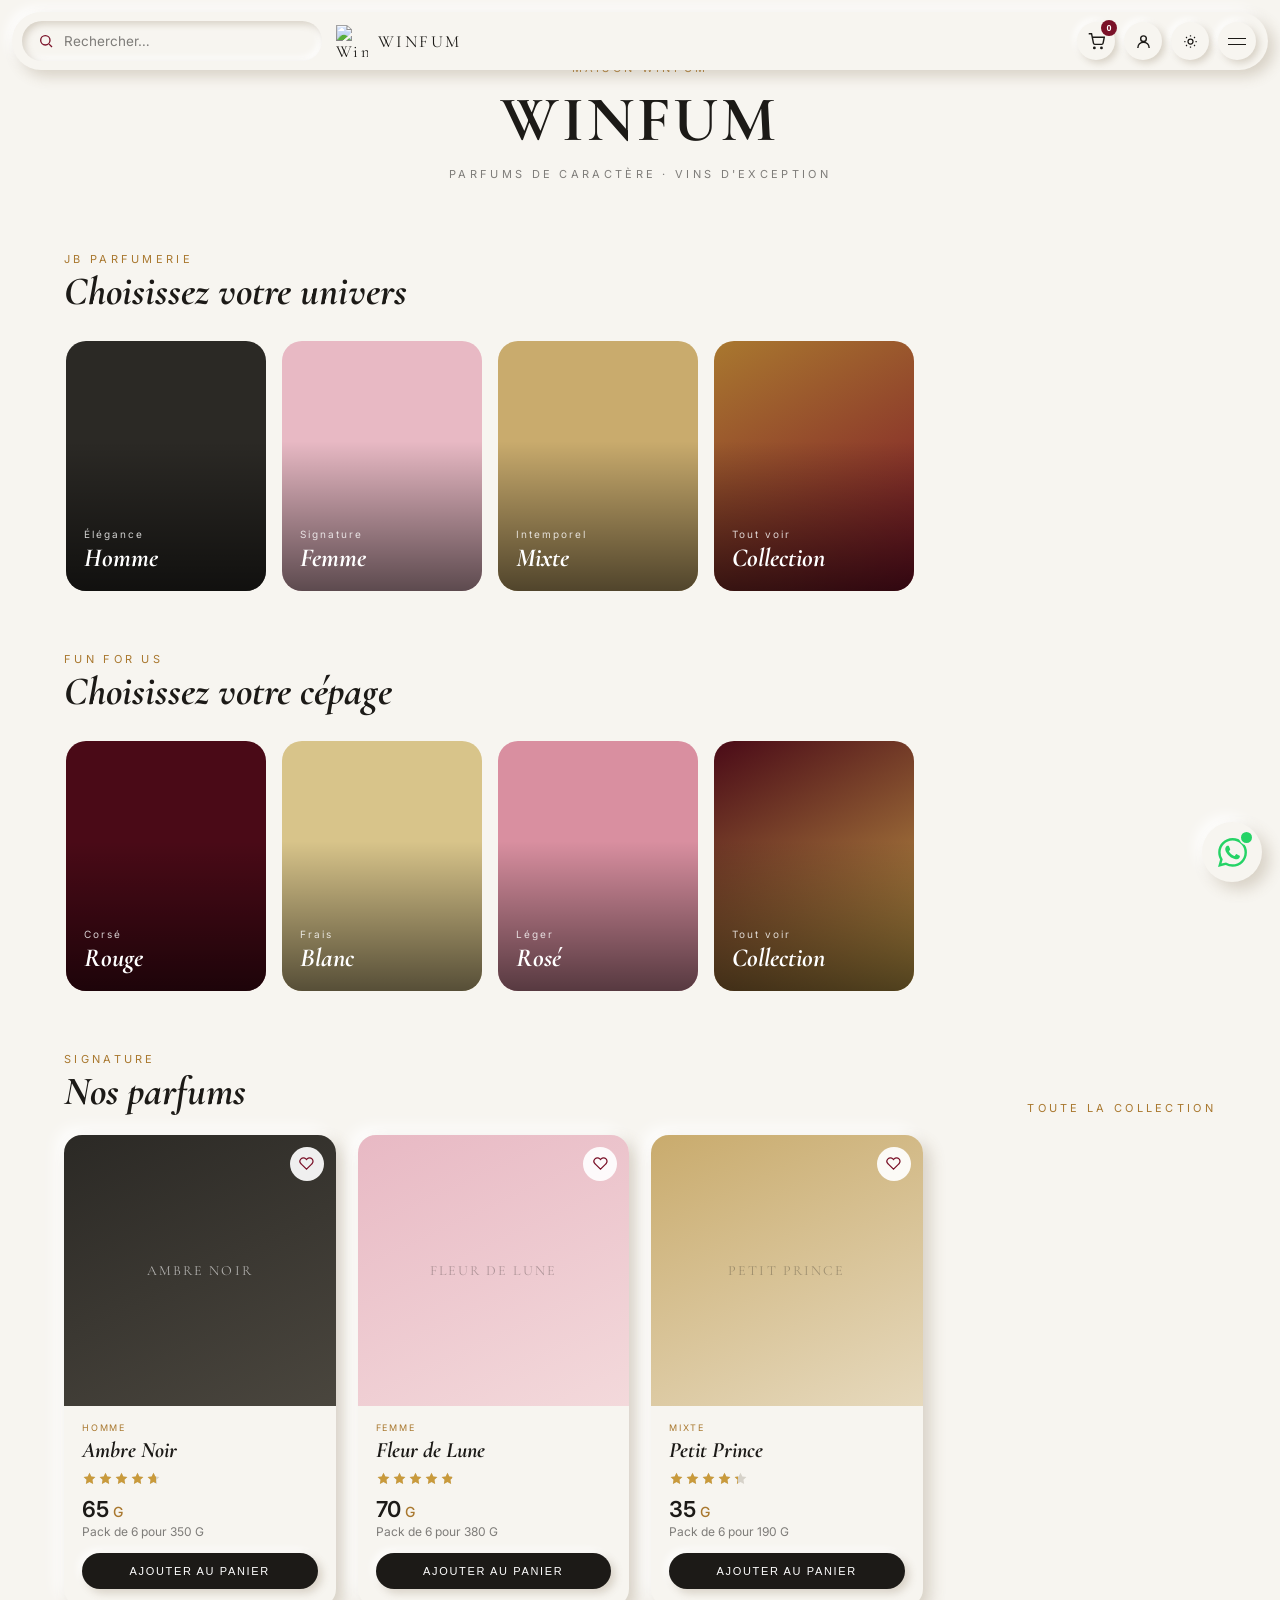
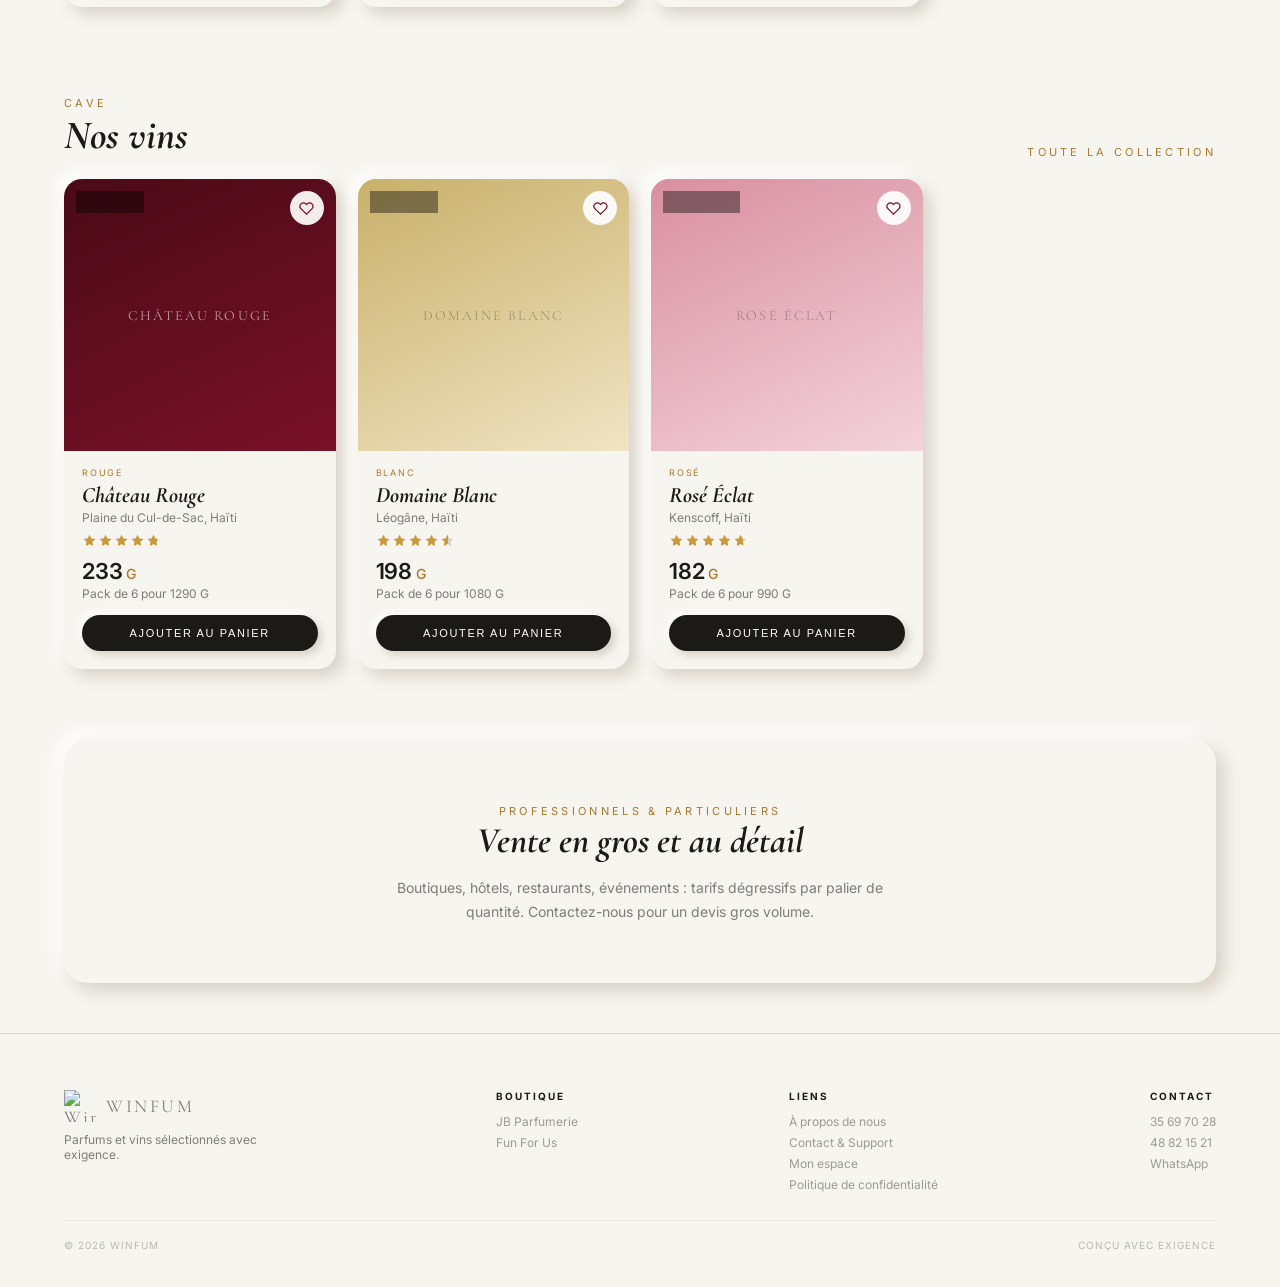
==== commit b40ee087: "Add files via upload" ====
--- a/index.html
+++ b/index.html
@@ -599,7 +599,7 @@
 <div id="cart-drawer">
   <div class="cart-head"><h3 class="serif">Votre panier</h3><span class="x" onclick="closeCart()">✕</span></div>
   <div id="cart-items"></div>
-  <div class="cart-foot"><div class="sub"><span>Total</span><span id="cart-total">0 G</span></div><button class="checkout" onclick="checkout()">Commander sur WhatsApp</button></div>
+  <div class="cart-foot"><div class="sub"><span>Total</span><span id="cart-total">0 G</span></div><a class="checkout" href="paiement" style="display:block;text-align:center;text-decoration:none;margin-bottom:8px">Payer · MonCash / NatCash</a><button class="checkout" style="background:#25d366" onclick="checkout()">Commander sur WhatsApp</button></div>
 </div>
 
 <div class="ov" id="how-overlay" onclick="closeHow()"></div>
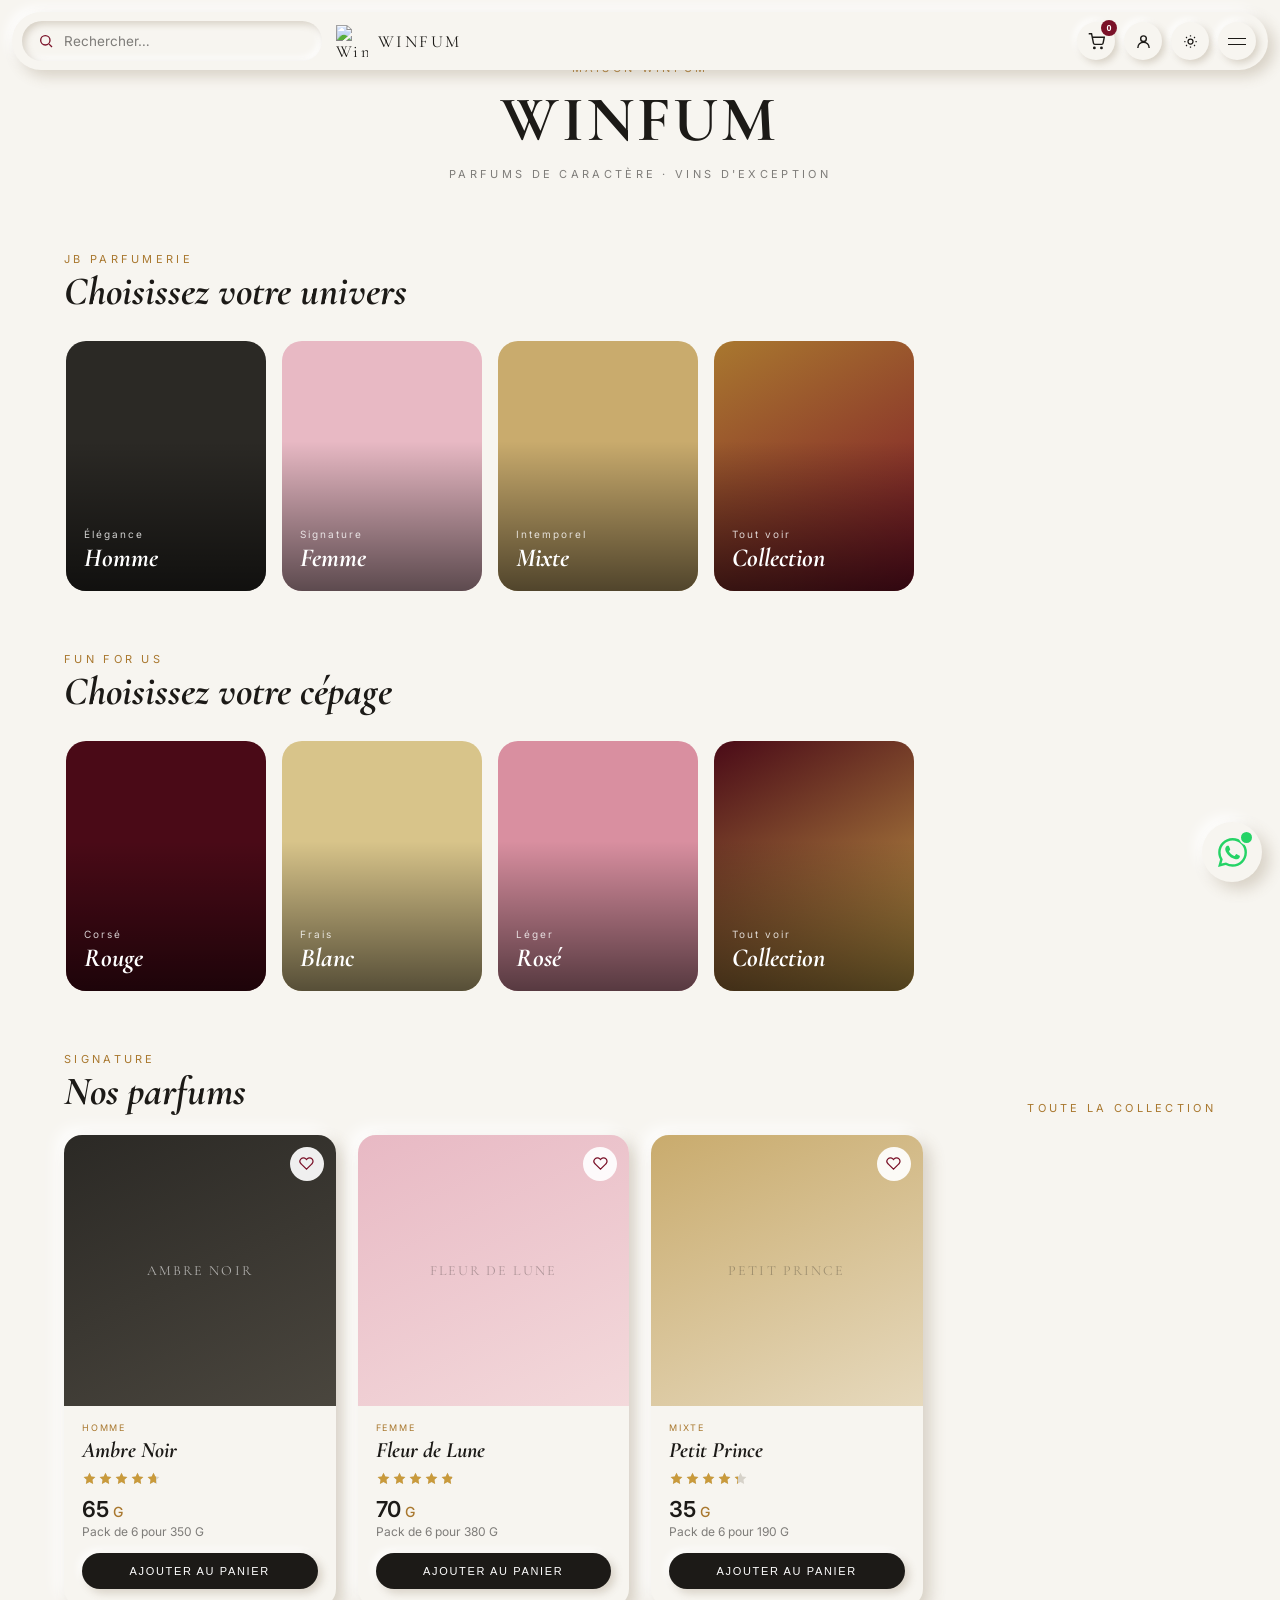
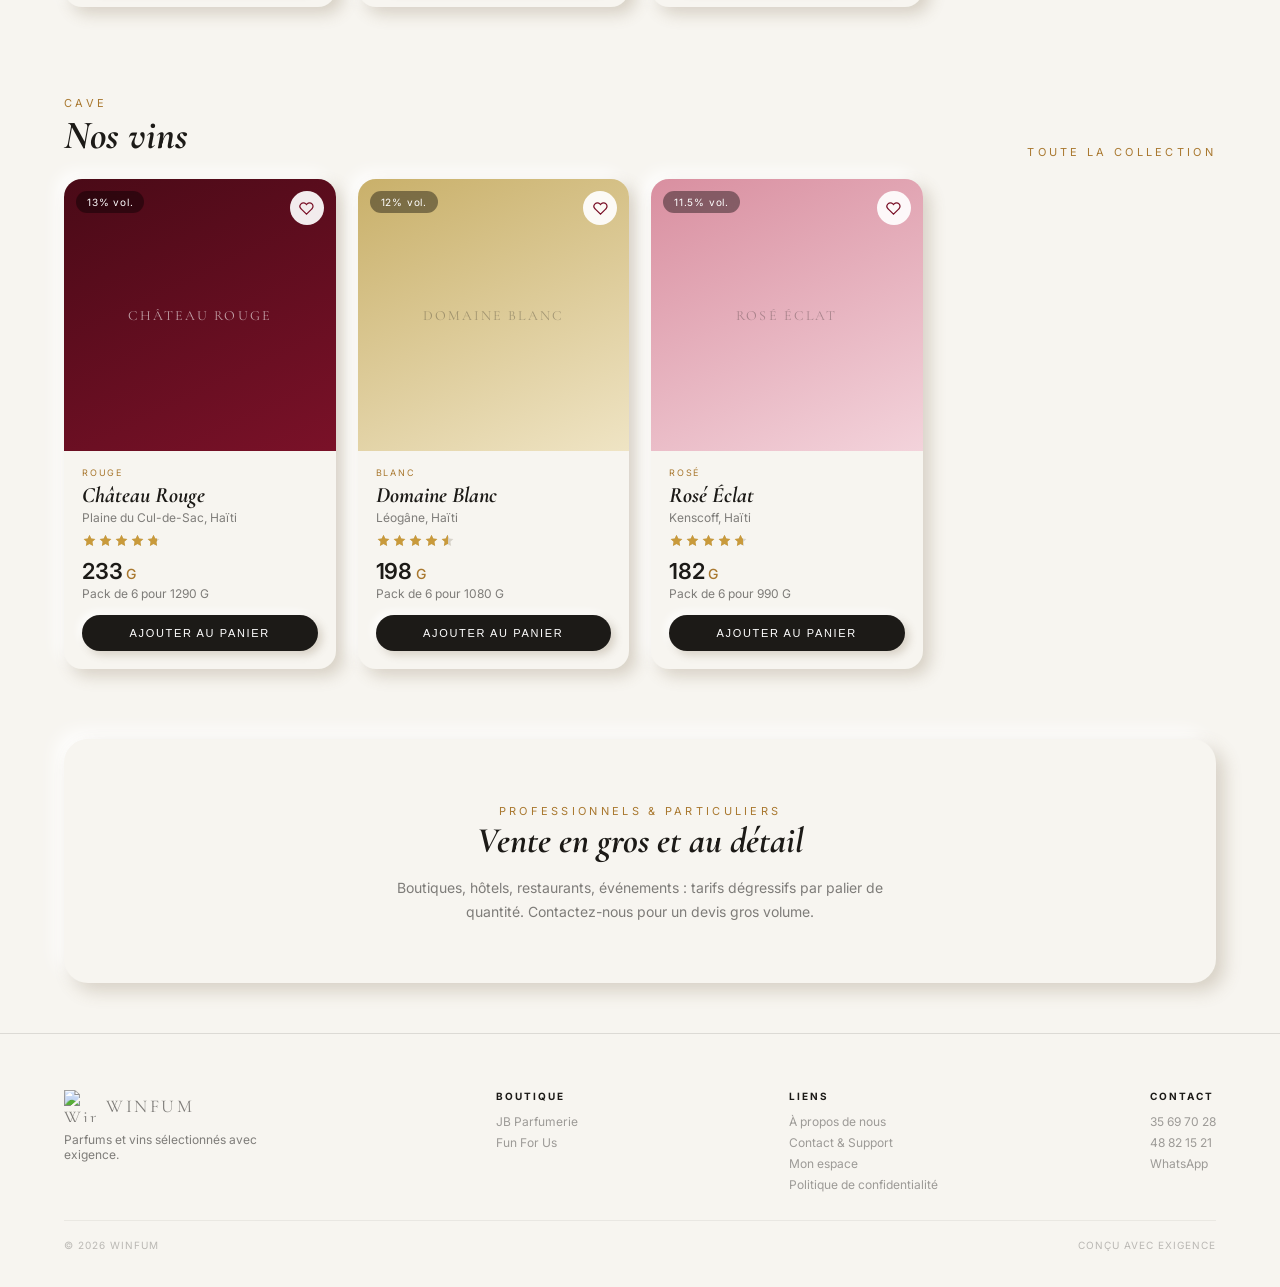
==== commit 631cd246: "Add files via upload" ====
--- a/index.html
+++ b/index.html
@@ -489,6 +489,7 @@
 <link rel="stylesheet" href="winfum-fiche.css">
 <script src="winfum-fiche.js"></script>
 <script src="winfum-3d.js"></script>
+<script src="winfum-img.js"></script>
 </head>
 <body>
 
